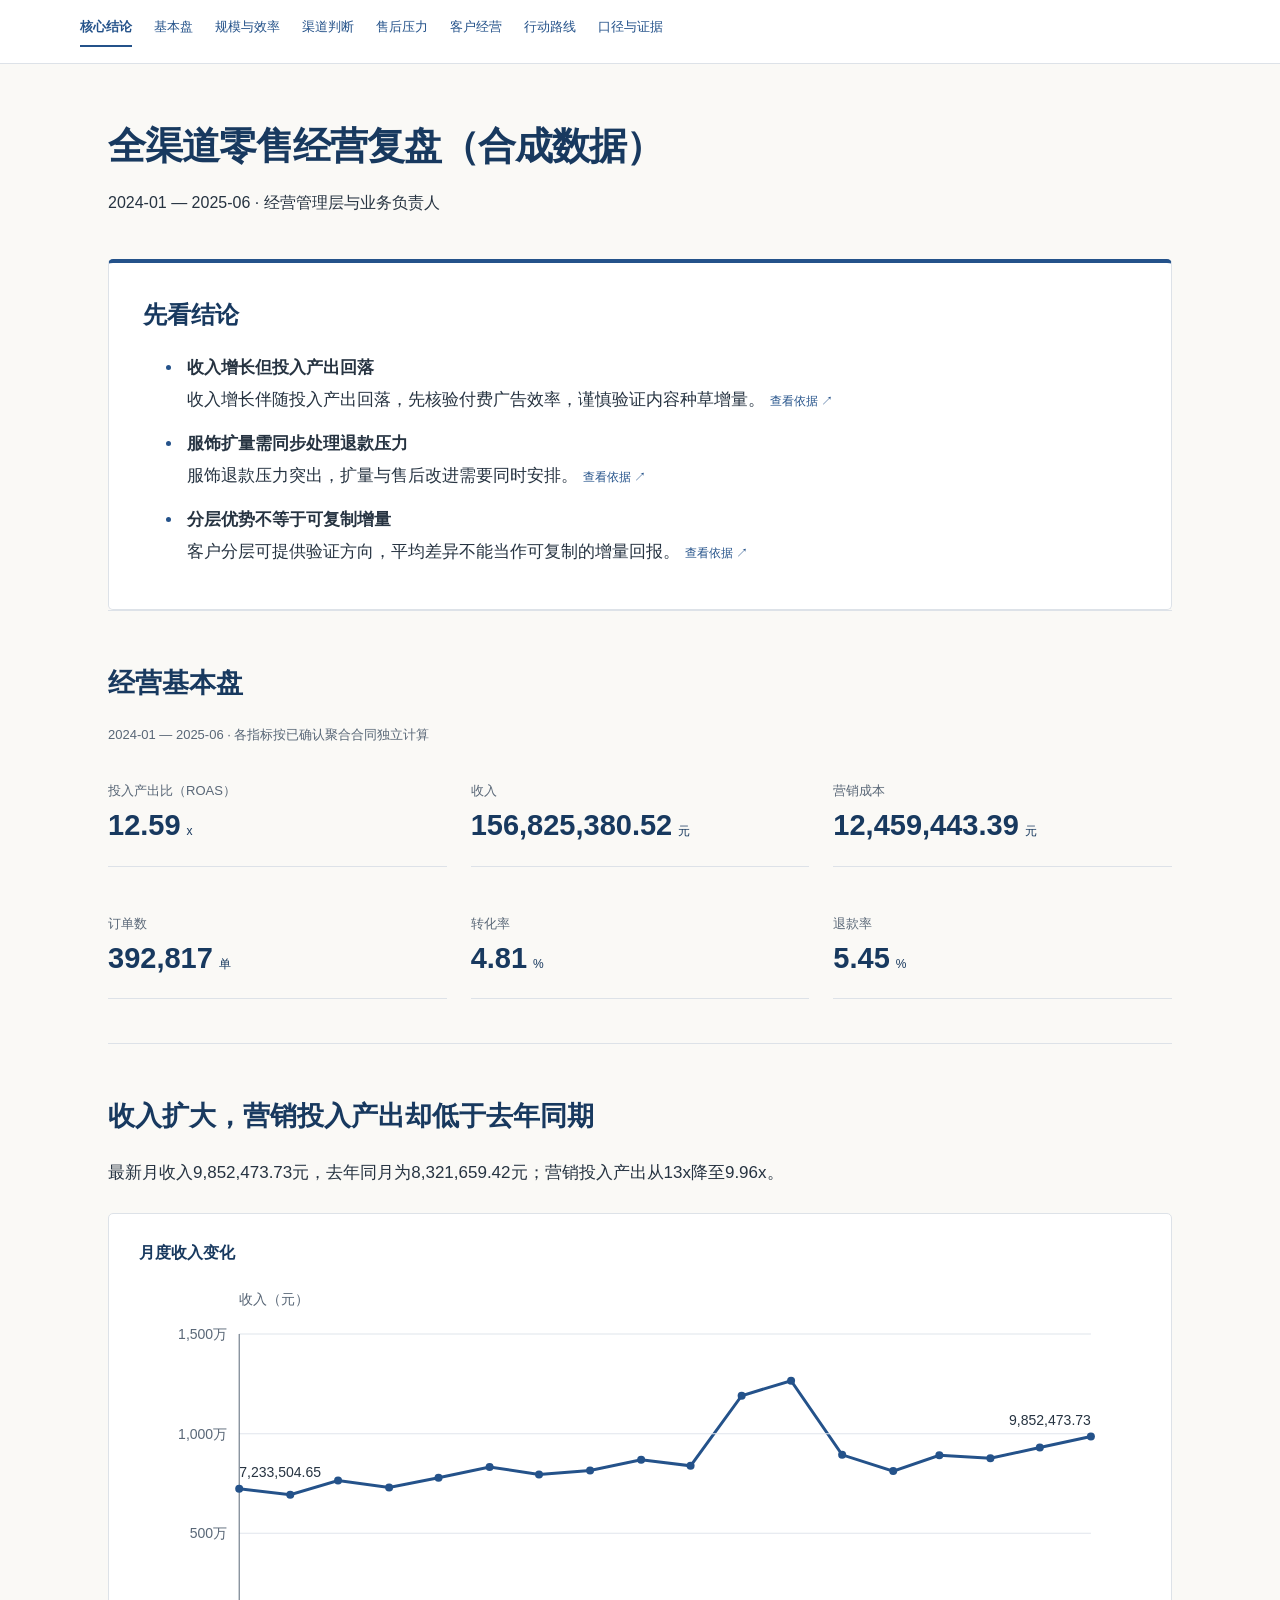
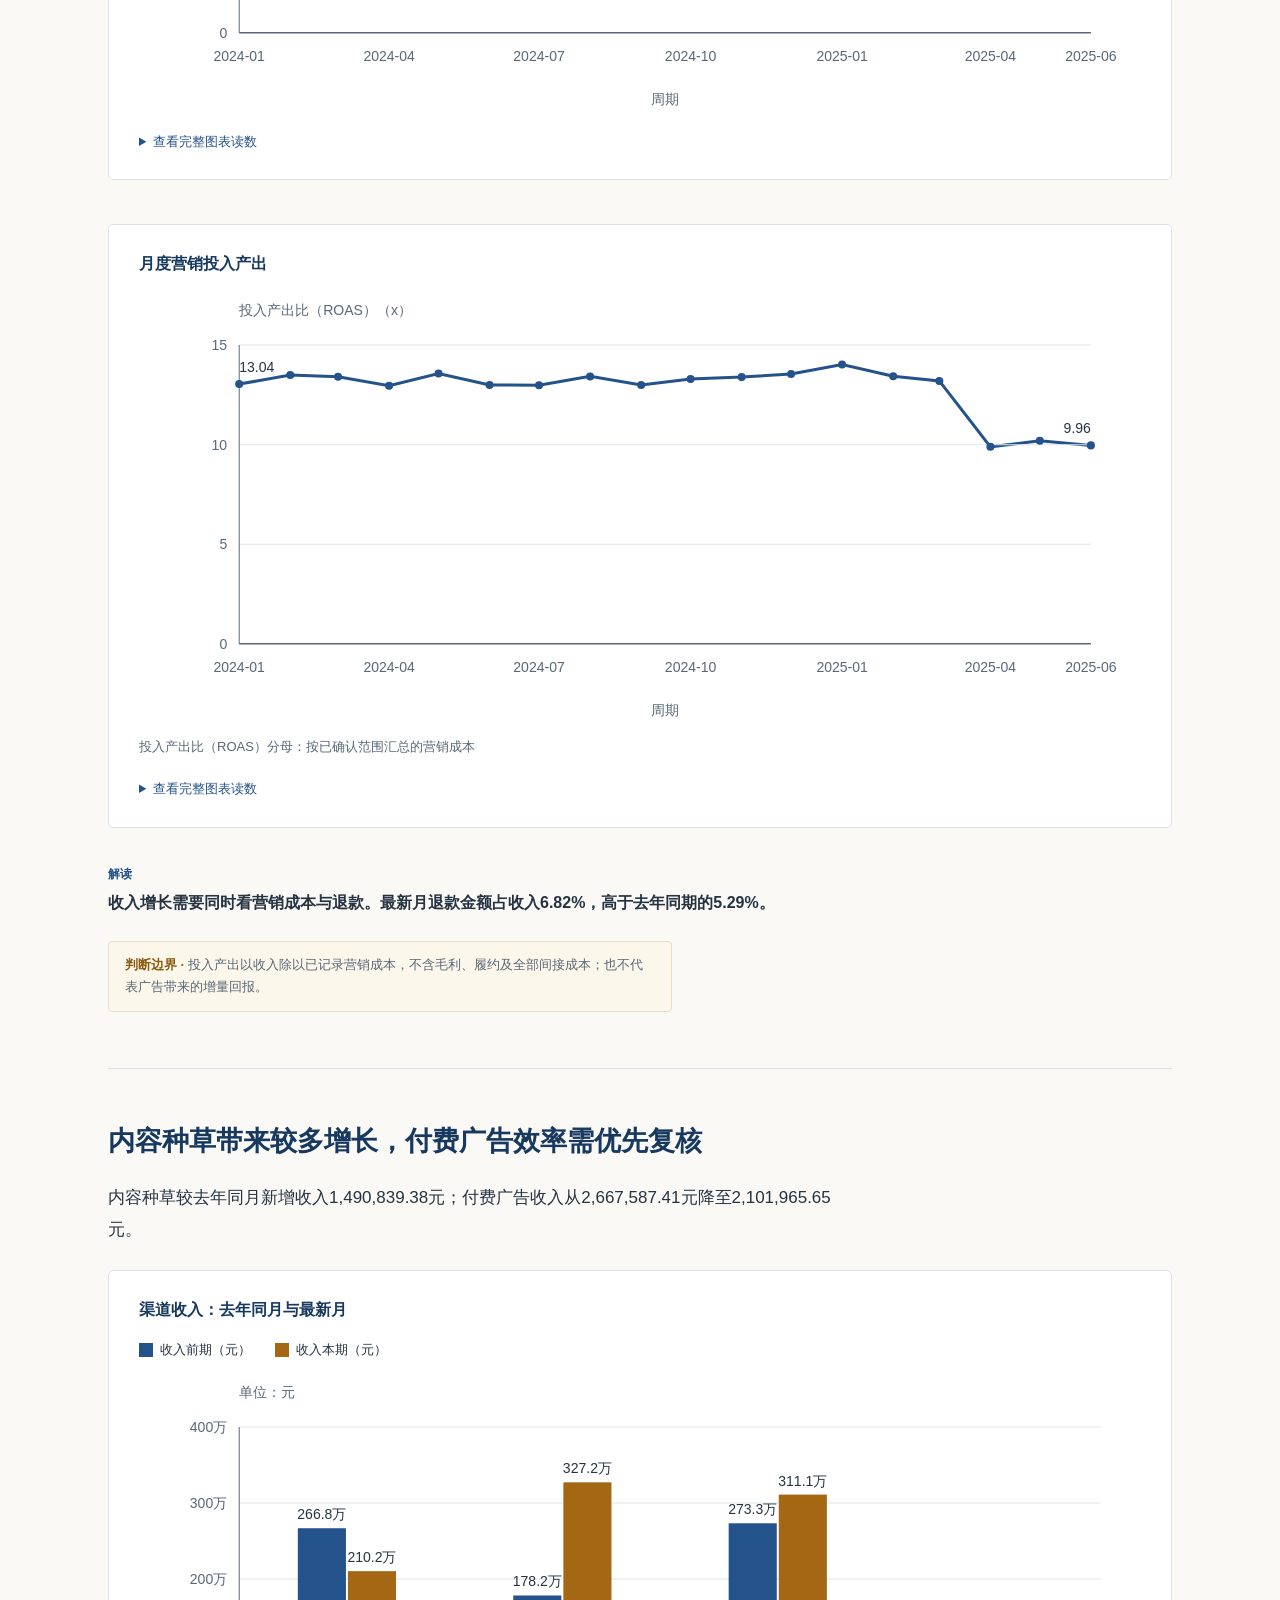
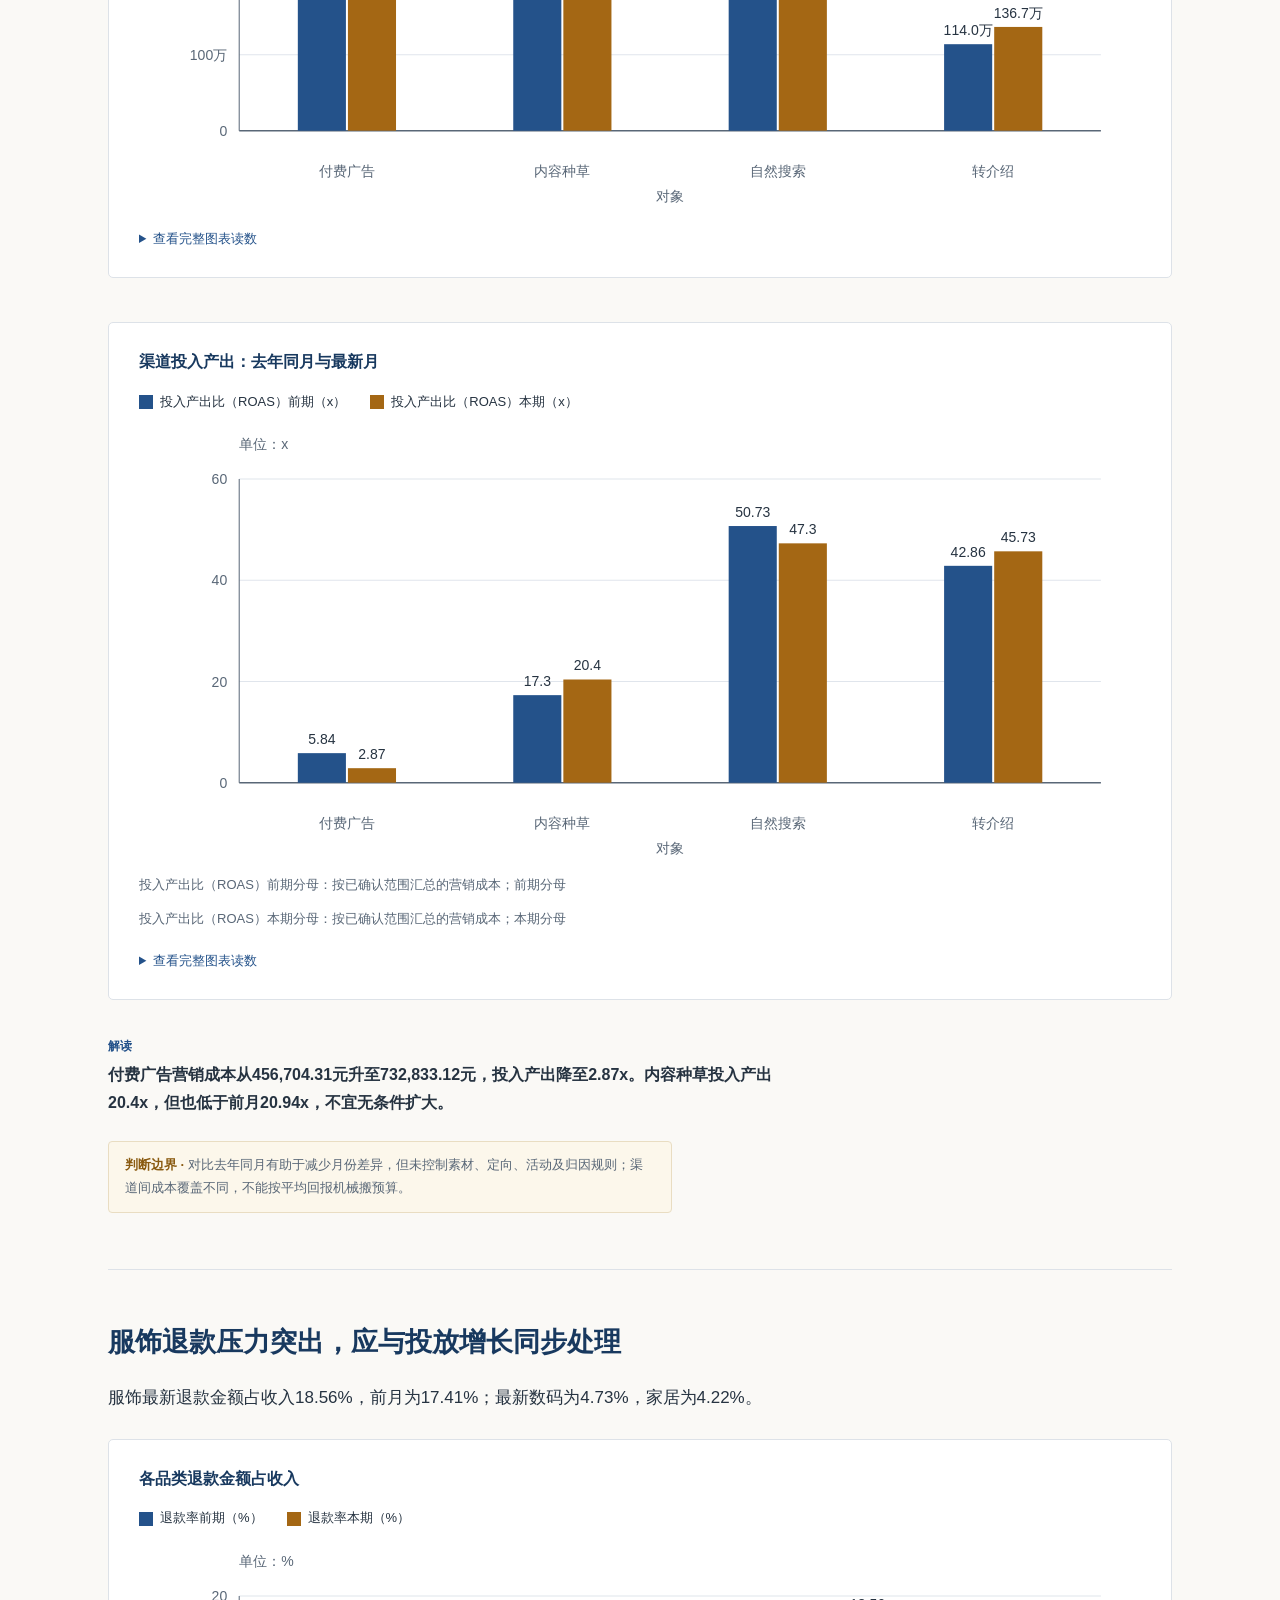
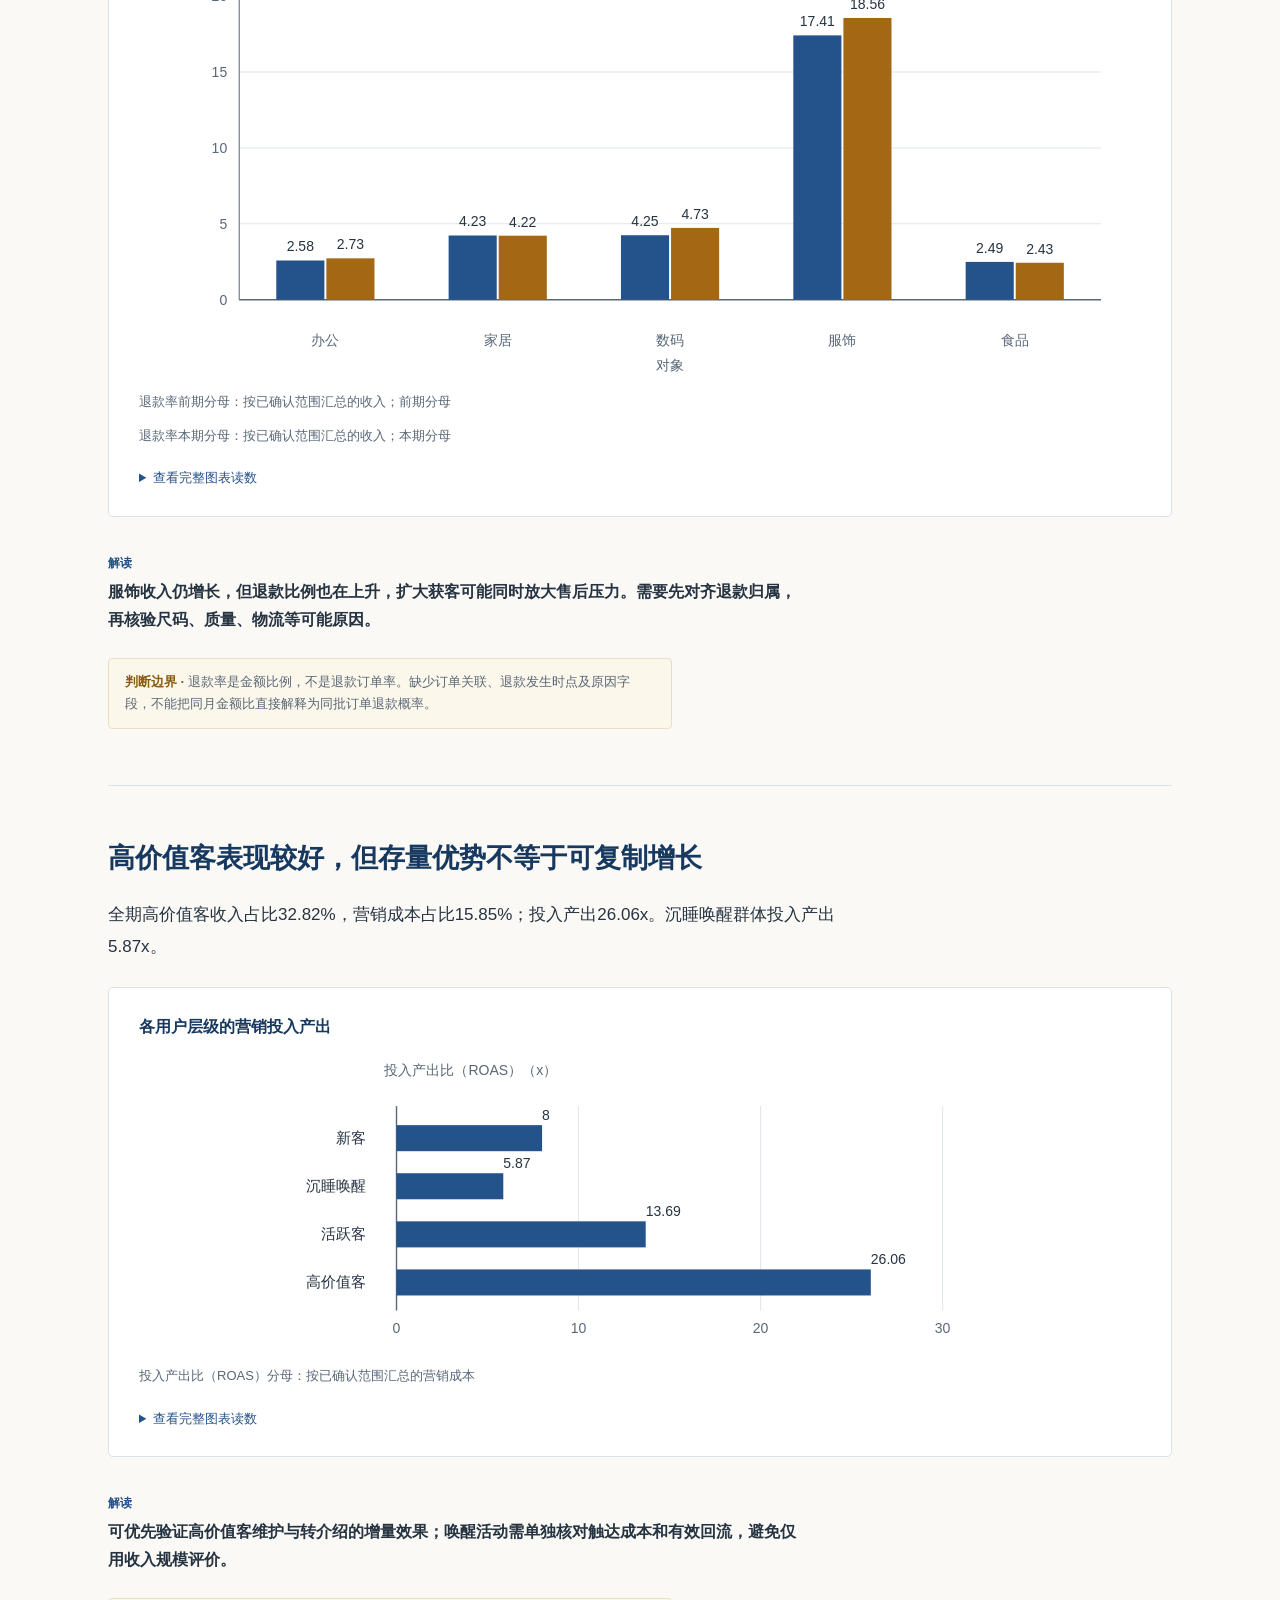
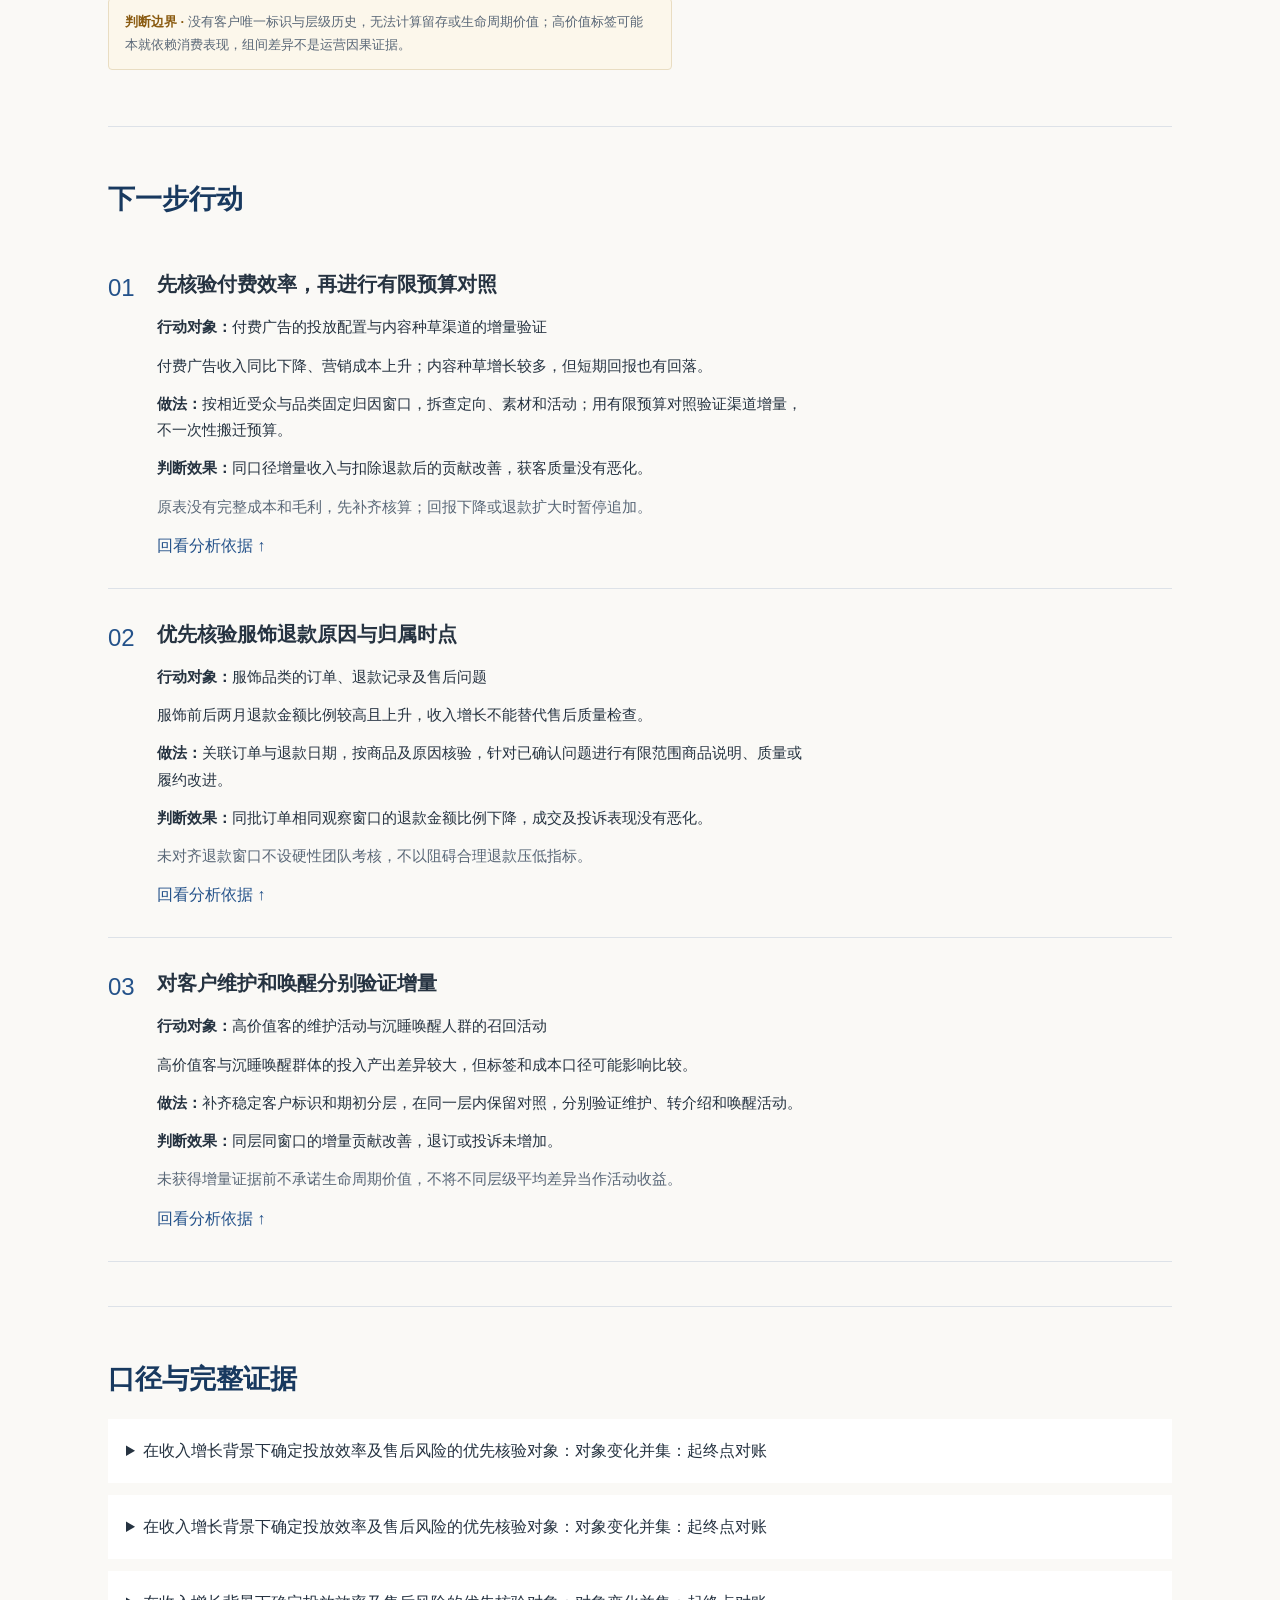
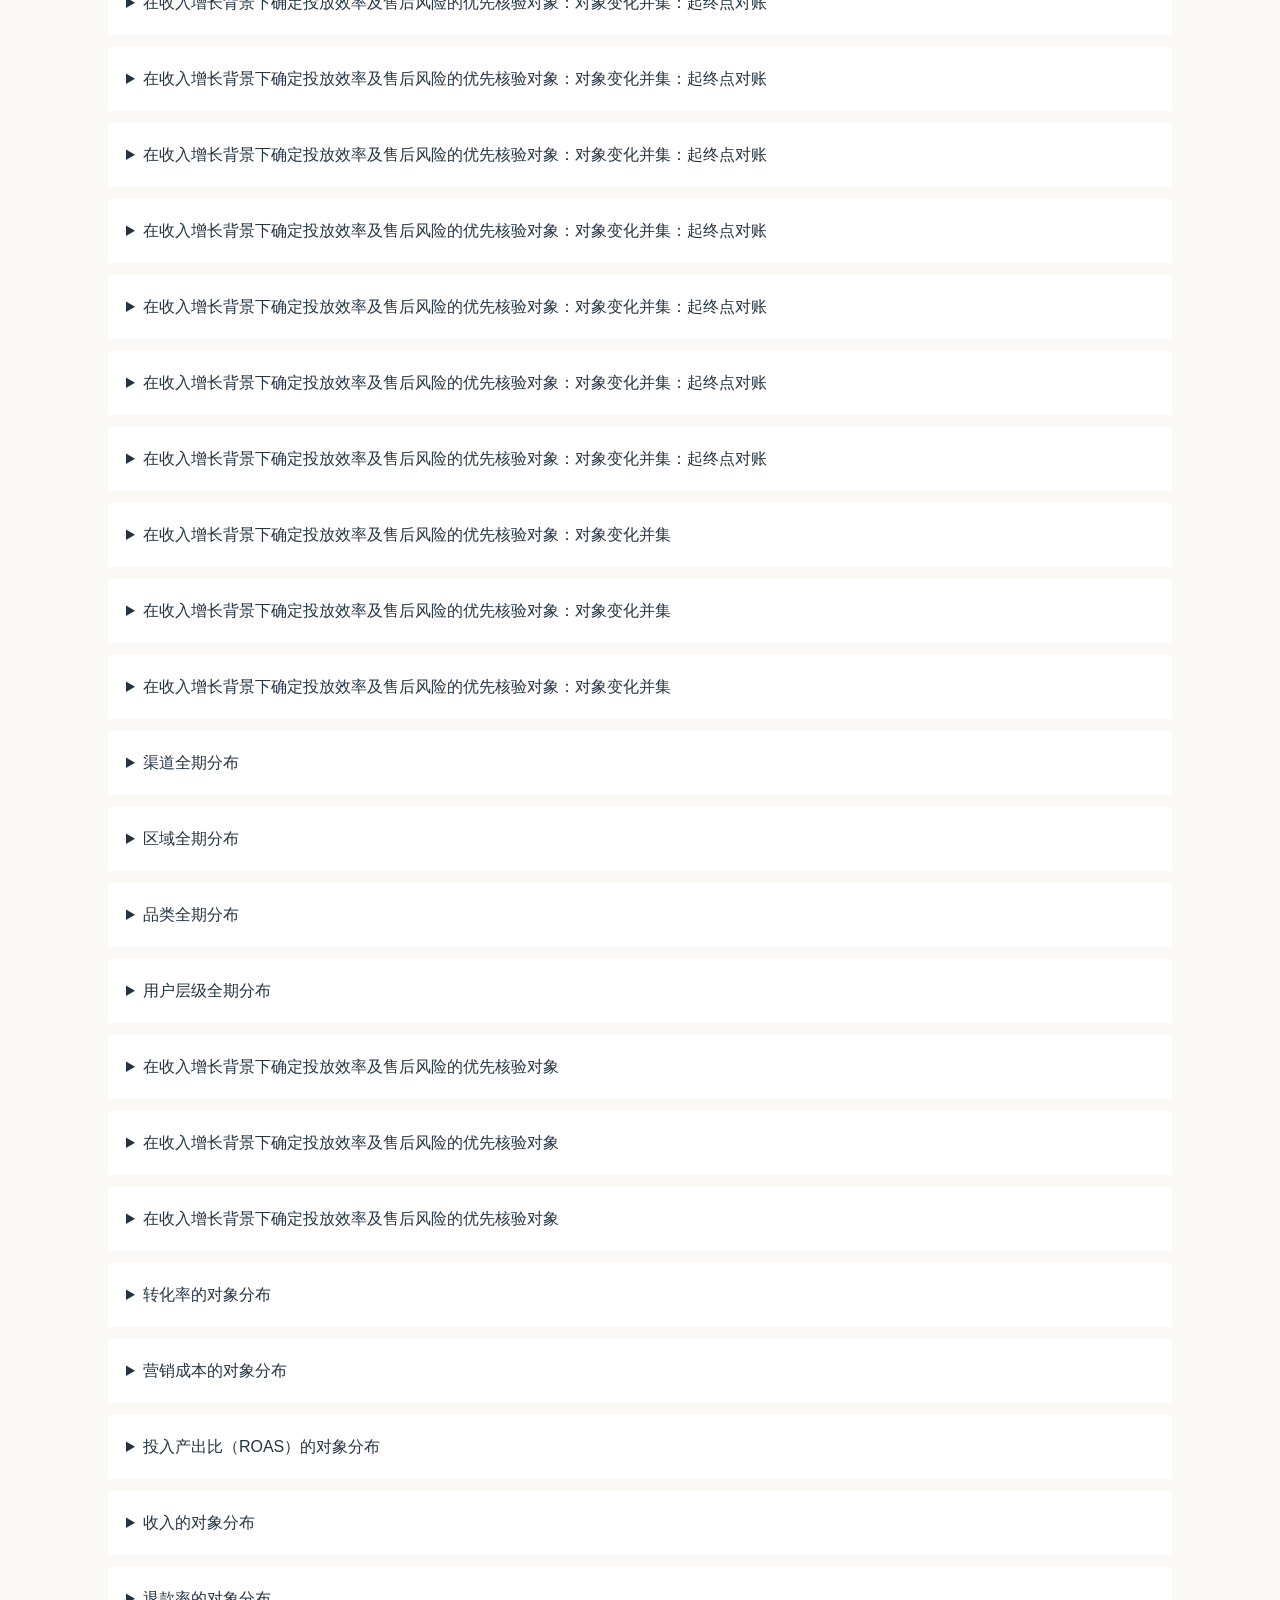
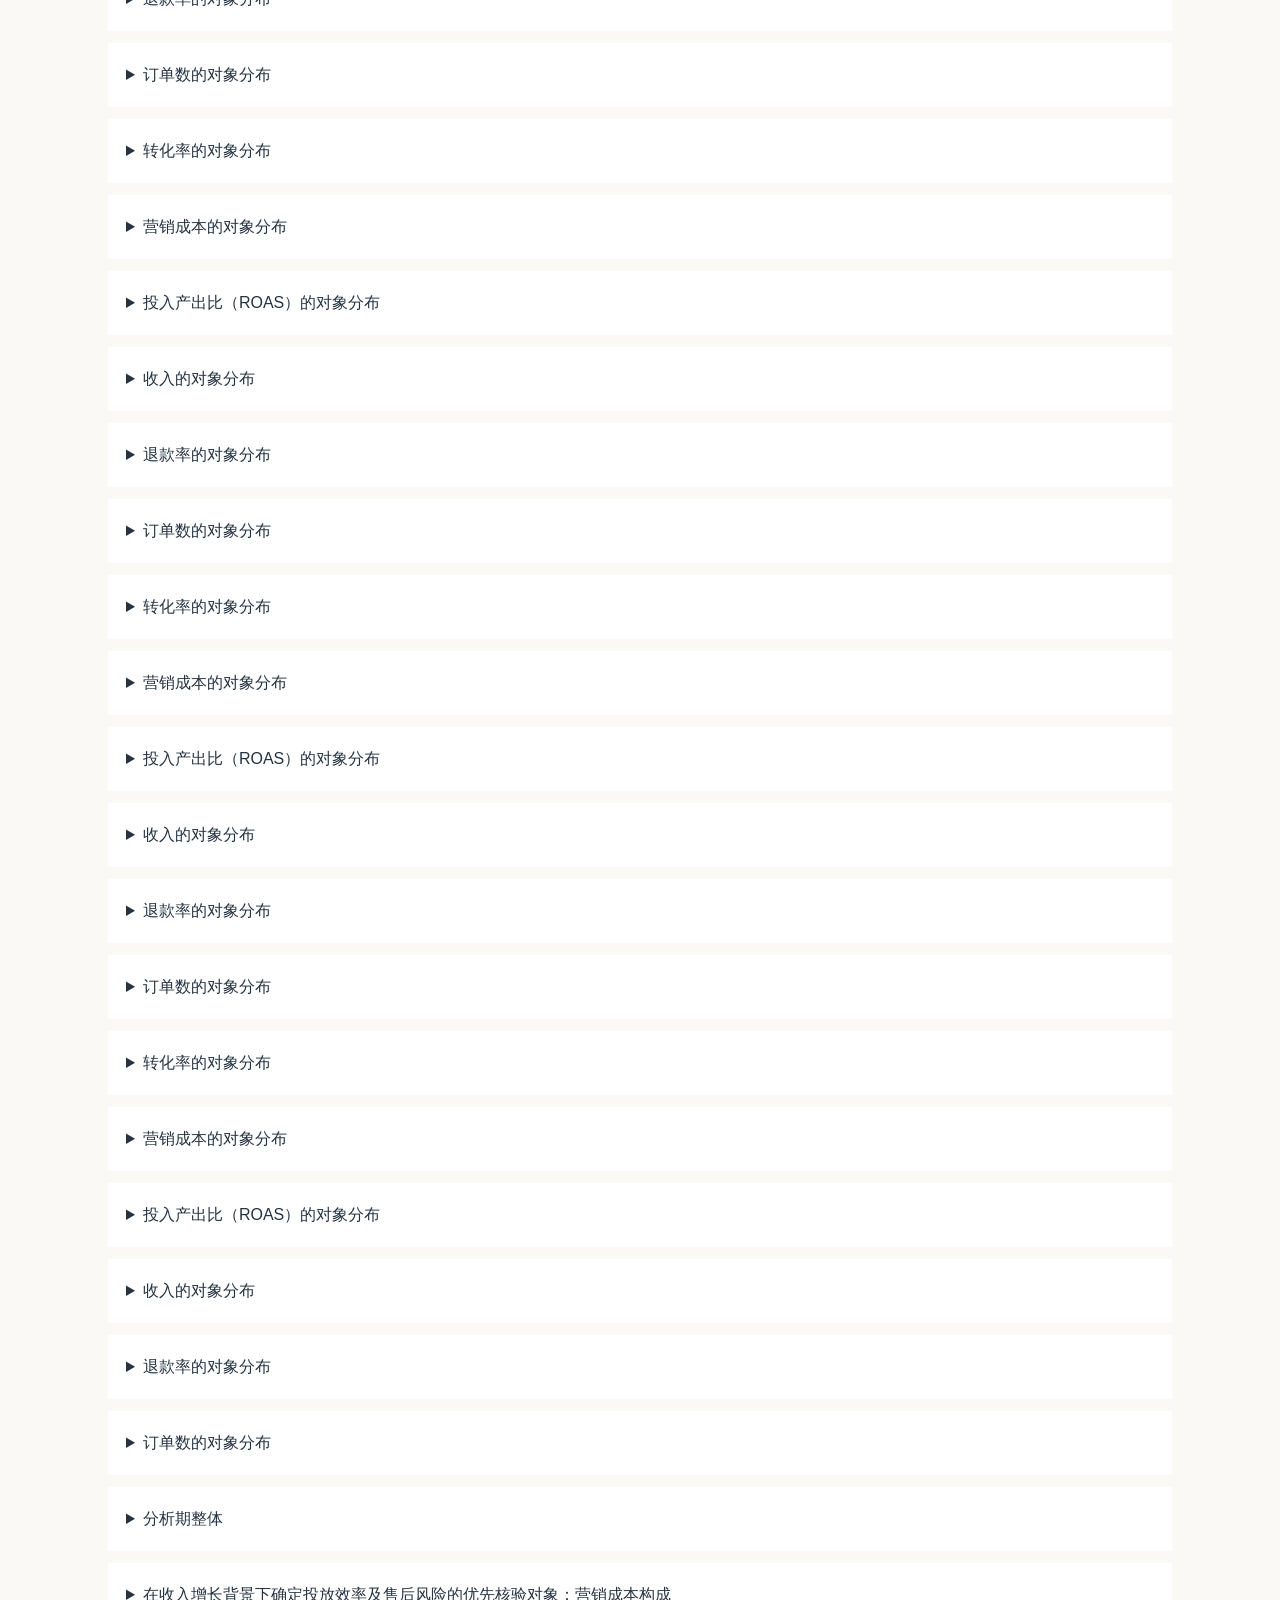
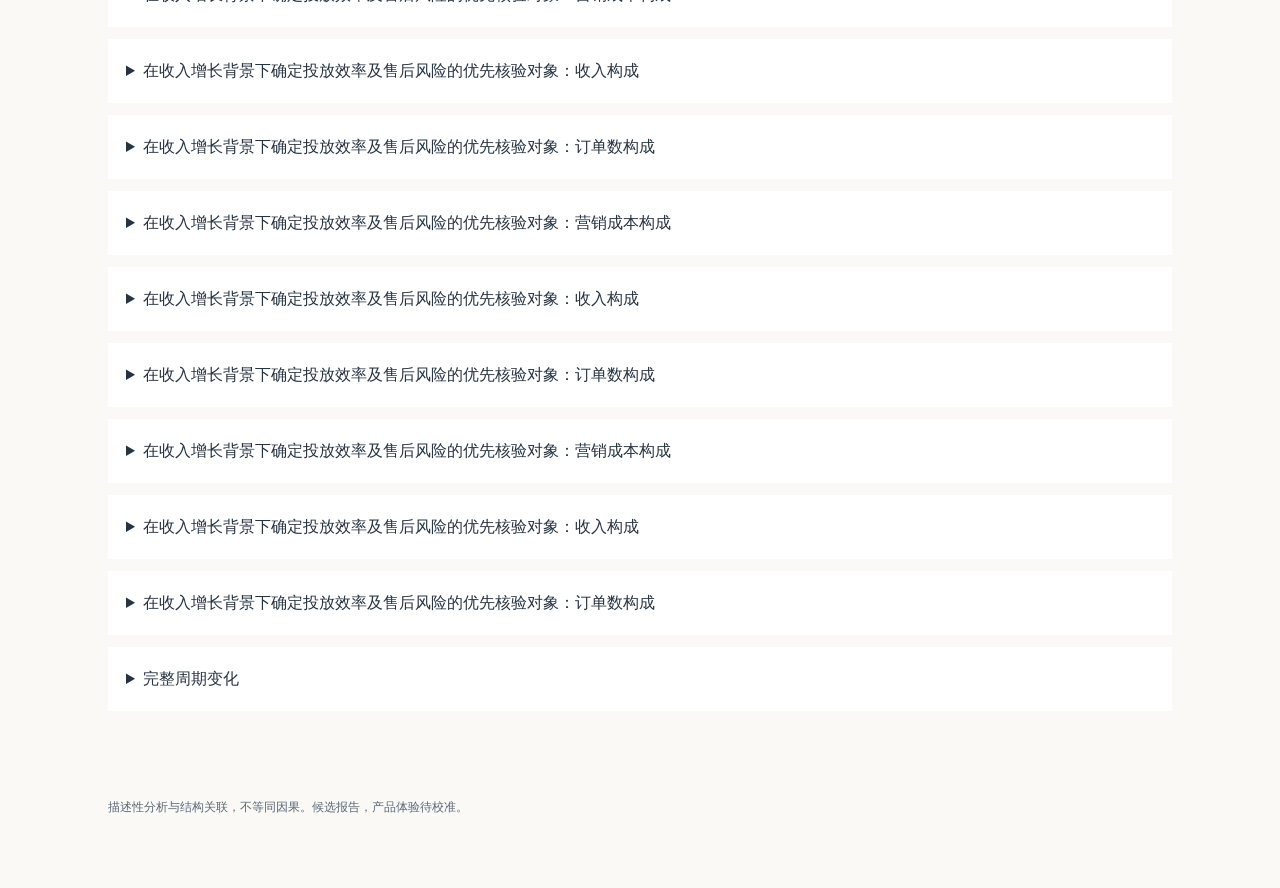
==== docs/index.html @ dd749a22 "chore: prepare v0.2.0 public GitHub candidate" ====
<!doctype html><html lang="zh-CN"><head><meta charset="utf-8"><meta name="viewport" content="width=device-width,initial-scale=1"><title>全渠道零售经营复盘（合成数据）</title><style>

:root{--ink:#263341;--muted:#596777;--paper:#faf9f6;--line:#dde2e8;--nav:64px;--blue:#24528a;--green:#167565;--negative:#b94735;--amber:#8a5b11}*{box-sizing:border-box}html{scroll-padding-top:calc(var(--nav) + 16px)}body{margin:0;background:var(--paper);color:var(--ink);font:16px/1.75 "Microsoft YaHei","PingFang SC",sans-serif}nav{position:fixed;inset:0 0 auto;z-index:20;display:flex;gap:22px;padding:16px max(24px,calc((100vw - 1120px)/2));height:var(--nav);background:#fff;border-bottom:1px solid var(--line);overflow-x:auto;white-space:nowrap}a{color:var(--blue);text-decoration:none}a:hover{text-decoration:underline}a:focus-visible,summary:focus-visible{outline:2px solid var(--blue);outline-offset:4px}nav a{font-size:13px}nav a.active{font-weight:bold;border-bottom:2px solid var(--blue)}main{max-width:1120px;margin:auto;padding:calc(var(--nav) + 48px) 28px 70px}header{padding-bottom:30px}h1{font-size:38px;letter-spacing:-1px;line-height:1.4;margin:8px 0 16px;color:#18395f}h2{font-size:27px;line-height:1.5;margin:8px 0 20px;color:#18395f}h3{font-size:20px;margin:0 0 8px}h1,h2{text-wrap:balance}section{padding:44px 0;border-top:1px solid var(--line)}p{margin:12px 0;max-width:78ch}.lead{font-size:17px;line-height:1.9}.limit{font-size:13px;color:var(--muted)}.summary{background:#fff;padding:26px 34px;border:1px solid var(--line);border-top:4px solid var(--blue);border-radius:5px}.summary h2{font-size:24px}.summary li{margin:14px 0;font-size:17px;padding-left:4px}.summary .summary-headline{display:block;font-size:17px;line-height:1.6;font-weight:700;margin:0 0 4px;color:var(--ink)}.summary li::marker{color:var(--blue)}.summary a{font-size:12px;white-space:nowrap}.kpis{display:grid;grid-template-columns:repeat(3,minmax(0,1fr));gap:24px}.kpi{padding:18px 0;border-bottom:1px solid var(--line);min-width:0}.kpi span{font-size:13px;color:var(--muted)}strong{display:block;font-size:29px;line-height:1.5;color:#18395f}small{font-size:12px;margin-left:6px;font-weight:normal}.charts{display:grid;grid-template-columns:repeat(2,minmax(0,1fr));gap:20px;align-items:start}figure{margin:12px 0;padding:22px;background:#fff;border:1px solid var(--line);border-radius:5px;min-width:0}.charts>figure:only-child,figure.primary{grid-column:1/-1}.charts>figure.primary+figure:last-child{grid-column:1/-1}figure.primary{padding:26px 30px}figcaption{font-weight:bold;margin-bottom:16px;color:#18395f;line-height:1.6}figcaption span{display:inline-block;margin-left:10px;font-size:12px;color:var(--muted);font-weight:normal}svg{display:block;width:100%;height:auto;max-height:340px}.axis{font-size:11px;fill:#596777}.meaning{padding:12px 0;font-weight:600;font-size:16px}.meaning::before{content:"解读";display:block;font-size:12px;color:var(--blue);margin-bottom:4px}.charts~.limit{padding:12px 16px;background:#fcf7eb;border:1px solid #e9ddc2;border-radius:4px}.charts~.limit::before{content:"判断边界 · ";color:var(--amber);font-weight:bold}.action{display:flex;gap:22px;padding:28px 0;border-bottom:1px solid var(--line)}.number{font-size:24px;color:var(--blue)}.action p{font-size:15px}details{background:#fff;margin:12px 0;padding:18px}summary{cursor:pointer}.table-scroll{overflow-x:auto;max-height:600px}table{border-collapse:collapse;width:100%;font-size:13px}th,td{padding:10px;text-align:right;border-bottom:1px solid var(--line);white-space:nowrap}th:first-child,td:first-child{text-align:left}th{position:sticky;top:0;background:#f1f4f8}footer{color:var(--muted);font-size:12px;margin-top:30px}.bar-row{padding:9px 0}.bar-heading{display:flex;gap:12px;justify-content:space-between;align-items:baseline;font-size:13px;line-height:1.5}.bar-heading>span{min-width:0;overflow-wrap:anywhere}.bar-heading b,.paired-cell b{white-space:nowrap;font-weight:500;font-variant-numeric:tabular-nums}.bar-heading small{font-size:11px}.bar-track{position:relative;height:9px;background:#edf0f4;margin-top:7px}.bar-track.signed::after{content:"";position:absolute;left:50%;top:-3px;height:15px;border-left:1px solid #758293}.bar-track i{position:absolute;top:0;height:9px;background:var(--blue)}.bar-track i.negative{background:var(--negative)}.bar-track i.positive{background:var(--green)}.bar-track i.total{background:var(--blue);height:13px;top:-2px}.bar-row.total{border-top:1px solid var(--line);margin-top:12px;padding-top:18px}.bar-row.total b{font-weight:700}.chart-note{font-size:12px;color:var(--muted);line-height:1.7}.chart-values{padding:5px 0;background:transparent;font-size:12px}.chart-values summary{color:var(--muted)}.paired-row,.paired-head{display:grid;grid-template-columns:minmax(100px,1.2fr) repeat(2,minmax(0,1fr));gap:20px;align-items:center}.paired-head{font-size:12px;color:var(--muted);border-bottom:1px solid var(--line);padding-bottom:10px}.paired-head small{display:block;margin:0}.paired-row{padding:13px 0;border-bottom:1px solid #eff1f4}.paired-row .object{font-size:13px;overflow-wrap:anywhere}.paired-cell{min-width:0;font-size:13px}.paired-cell b{font-size:13px}.paired-cell small{font-size:10px}.reconciliation{margin-top:20px}td,strong{font-variant-numeric:tabular-nums}::selection{background:#dce8f6}
@media(max-width:720px){main{padding:calc(var(--nav) + 28px) 18px 40px}nav{gap:18px;padding-inline:18px}h1{font-size:28px}h2{font-size:23px}.summary{padding:20px}.summary ul{padding-left:20px}.summary li,.lead{font-size:16px}.kpis{grid-template-columns:repeat(2,minmax(0,1fr));gap:12px}strong{font-size:22px;overflow-wrap:anywhere}.charts{display:block}figure,figure.primary{padding:18px 12px}.axis{font-size:12px}section{padding:32px 0}.paired-row,.paired-head{grid-template-columns:minmax(68px,.9fr) repeat(2,minmax(0,1fr));gap:10px}.paired-cell b{white-space:normal;font-size:12px}.paired-cell small{display:block;margin-left:0}.action{gap:14px}.bar-heading{font-size:12px}.bar-heading b{white-space:normal;text-align:right}.bar-heading small{display:inline-block}}
@media print{nav{display:none}:root{--nav:0px}html{scroll-padding-top:0}main{padding:0;max-width:none}body{background:white;font-size:11px;print-color-adjust:exact;-webkit-print-color-adjust:exact}section{padding:18px 0}.summary{padding:18px}.charts{display:block}figure,figure.primary{break-inside:avoid;max-width:680px;padding:14px;margin:10px 0}h1{font-size:26px}h2{font-size:20px}.limit{font-size:10px}details{display:none}.bar-heading{font-size:11px}.paired-row{padding:8px 0}.action{break-inside:avoid}svg{max-height:270px}}


.charts>figure.chart-spec{grid-column:1/-1;padding:26px 30px}
.chart-spec .chart-canvas{overflow-x:auto;overscroll-behavior-x:contain}
.chart-spec svg{max-height:none;width:100%;height:auto;min-width:680px;font-family:inherit}
.chart-spec .chart-axis{fill:#596777;font-size:14px}
.chart-spec .chart-label{fill:#263341;font-size:15px}
.chart-spec .chart-value{fill:#263341;font-size:14px;font-variant-numeric:tabular-nums}
.chart-spec .chart-unit{fill:#596777;font-size:14px}
.chart-spec .chart-legend{display:flex;flex-wrap:wrap;gap:10px 24px;margin:4px 0 14px;font-size:13px;color:#263341}
.chart-spec .chart-legend span{display:inline-flex;align-items:center;gap:7px}
.chart-spec .chart-legend i{width:14px;height:14px;display:inline-block;flex:none}
.chart-spec .chart-note{font-size:13px;margin-top:12px}
.chart-spec details{padding:8px 0 0;margin:10px 0 0}
.chart-spec .chart-values summary{font-size:13px;color:#24528a}
.chart-spec .chart-values th,.chart-spec .chart-values td{white-space:normal;overflow-wrap:anywhere}
@media(max-width:720px){.charts>figure.chart-spec{padding:18px 12px}}
@media print{.charts>figure.chart-spec{padding:14px;max-width:none}.chart-spec svg{min-width:0;max-height:none}.chart-spec .chart-canvas{overflow:visible}}
</style></head><body><nav aria-label="报告导航"><a href="#summary">核心结论</a><a href="#overview">基本盘</a><a href="#growth">规模与效率</a><a href="#channels">渠道判断</a><a href="#refunds">售后压力</a><a href="#customers">客户经营</a><a href="#actions">行动路线</a><a href="#method">口径与证据</a></nav><main><header><h1>全渠道零售经营复盘（合成数据）</h1><p>2024-01 — 2025-06 · 经营管理层与业务负责人</p></header><section id="summary" class="summary"><h2>先看结论</h2><ul><li><strong class="summary-headline">收入增长但投入产出回落</strong>收入增长伴随投入产出回落，先核验付费广告效率，谨慎验证内容种草增量。 <a href="#growth">查看依据 ↗</a></li><li><strong class="summary-headline">服饰扩量需同步处理退款压力</strong>服饰退款压力突出，扩量与售后改进需要同时安排。 <a href="#refunds">查看依据 ↗</a></li><li><strong class="summary-headline">分层优势不等于可复制增量</strong>客户分层可提供验证方向，平均差异不能当作可复制的增量回报。 <a href="#customers">查看依据 ↗</a></li></ul></section><section id="overview"><h2>经营基本盘</h2><p class="limit">2024-01 — 2025-06 · 各指标按已确认聚合合同独立计算</p><div class="kpis"><div class="kpi"><span>投入产出比（ROAS）</span><strong>12.59<small>x</small></strong></div><div class="kpi"><span>收入</span><strong>156,825,380.52<small>元</small></strong></div><div class="kpi"><span>营销成本</span><strong>12,459,443.39<small>元</small></strong></div><div class="kpi"><span>订单数</span><strong>392,817<small>单</small></strong></div><div class="kpi"><span>转化率</span><strong>4.81<small>%</small></strong></div><div class="kpi"><span>退款率</span><strong>5.45<small>%</small></strong></div></div></section><section id="growth"><h2>收入扩大，营销投入产出却低于去年同期</h2><p class="lead">最新月收入9,852,473.73元，去年同月为8,321,659.42元；营销投入产出从13x降至9.96x。</p><div class="charts"><figure class="chart-spec supporting chart-line" data-chart-id="revenue-trend"><figcaption>月度收入变化</figcaption><div class="chart-canvas"><svg xmlns="http://www.w3.org/2000/svg" role="img" aria-label="月度收入变化" viewBox="0 0 1000 430"><title>月度收入变化</title><polyline class="data-line" points="100.000,206.294 150.967,212.296 198.646,198.103 249.613,204.992 298.936,195.300 349.903,184.676 399.226,192.070 450.193,188.149 501.161,177.356 550.484,183.480 601.451,113.477 650.774,98.546 701.741,172.498 752.708,188.728 798.743,172.989 849.710,175.925 899.033,165.259 950.000,154.264" fill="none" stroke="#24528a" stroke-width="3"/><line class="zero-axis" x1="100.000" y1="350.000" x2="950.000" y2="350.000" stroke="#596777" stroke-width="1.4"/><text x="88.000" y="355.000" class="chart-axis" text-anchor="end"><tspan x="88.000" dy="0">0</tspan></text><line class="chart-grid" x1="100.000" y1="250.667" x2="950.000" y2="250.667" stroke="#e0e5ec" stroke-width="1"/><text x="88.000" y="255.667" class="chart-axis" text-anchor="end"><tspan x="88.000" dy="0">500万</tspan></text><line class="chart-grid" x1="100.000" y1="151.333" x2="950.000" y2="151.333" stroke="#e0e5ec" stroke-width="1"/><text x="88.000" y="156.333" class="chart-axis" text-anchor="end"><tspan x="88.000" dy="0">1,000万</tspan></text><line class="chart-grid" x1="100.000" y1="52.000" x2="950.000" y2="52.000" stroke="#e0e5ec" stroke-width="1"/><text x="88.000" y="57.000" class="chart-axis" text-anchor="end"><tspan x="88.000" dy="0">1,500万</tspan></text><line class="chart-axis-line" x1="100.000" y1="52.000" x2="100.000" y2="350.000" stroke="#596777" stroke-width="1"/><text x="100.000" y="22.000" class="chart-unit" text-anchor="start"><tspan x="100.000" dy="0">收入（元）</tspan></text><text x="100.000" y="378.000" class="chart-axis" text-anchor="middle"><tspan x="100.000" dy="0">2024-01</tspan></text><text x="249.613" y="378.000" class="chart-axis" text-anchor="middle"><tspan x="249.613" dy="0">2024-04</tspan></text><text x="399.226" y="378.000" class="chart-axis" text-anchor="middle"><tspan x="399.226" dy="0">2024-07</tspan></text><text x="550.484" y="378.000" class="chart-axis" text-anchor="middle"><tspan x="550.484" dy="0">2024-10</tspan></text><text x="701.741" y="378.000" class="chart-axis" text-anchor="middle"><tspan x="701.741" dy="0">2025-01</tspan></text><text x="849.710" y="378.000" class="chart-axis" text-anchor="middle"><tspan x="849.710" dy="0">2025-04</tspan></text><text x="950.000" y="378.000" class="chart-axis" text-anchor="middle"><tspan x="950.000" dy="0">2025-06</tspan></text><text x="525.000" y="421.000" class="chart-unit" text-anchor="middle"><tspan x="525.000" dy="0">周期</tspan></text><circle class="data-mark" data-index="0" data-value="7233504.65" data-x="1704067200000" cx="100.000" cy="206.294" r="4" fill="#24528a"><title>2024-01：7,233,504.65元</title></circle><text x="100.000" y="194.294" class="chart-value" text-anchor="start"><tspan x="100.000" dy="0">7,233,504.65</tspan></text><circle class="data-mark" data-index="1" data-value="6931417.51" data-x="1706745600000" cx="150.967" cy="212.296" r="4" fill="#24528a"><title>2024-02：6,931,417.51元</title></circle><circle class="data-mark" data-index="2" data-value="7645827.84" data-x="1709251200000" cx="198.646" cy="198.103" r="4" fill="#24528a"><title>2024-03：7,645,827.84元</title></circle><circle class="data-mark" data-index="3" data-value="7299075.4399999995" data-x="1711929600000" cx="249.613" cy="204.992" r="4" fill="#24528a"><title>2024-04：7,299,075.44元</title></circle><circle class="data-mark" data-index="4" data-value="7786896.25" data-x="1714521600000" cx="298.936" cy="195.300" r="4" fill="#24528a"><title>2024-05：7,786,896.25元</title></circle><circle class="data-mark" data-index="5" data-value="8321659.42" data-x="1717200000000" cx="349.903" cy="184.676" r="4" fill="#24528a"><title>2024-06：8,321,659.42元</title></circle><circle class="data-mark" data-index="6" data-value="7949479.66" data-x="1719792000000" cx="399.226" cy="192.070" r="4" fill="#24528a"><title>2024-07：7,949,479.66元</title></circle><circle class="data-mark" data-index="7" data-value="8146860.5" data-x="1722470400000" cx="450.193" cy="188.149" r="4" fill="#24528a"><title>2024-08：8,146,860.5元</title></circle><circle class="data-mark" data-index="8" data-value="8690133.98" data-x="1725148800000" cx="501.161" cy="177.356" r="4" fill="#24528a"><title>2024-09：8,690,133.98元</title></circle><circle class="data-mark" data-index="9" data-value="8381877.25" data-x="1727740800000" cx="550.484" cy="183.480" r="4" fill="#24528a"><title>2024-10：8,381,877.25元</title></circle><circle class="data-mark" data-index="10" data-value="11905540.75" data-x="1730419200000" cx="601.451" cy="113.477" r="4" fill="#24528a"><title>2024-11：11,905,540.75元</title></circle><circle class="data-mark" data-index="11" data-value="12657095.149999999" data-x="1733011200000" cx="650.774" cy="98.546" r="4" fill="#24528a"><title>2024-12：12,657,095.15元</title></circle><circle class="data-mark" data-index="12" data-value="8934662.629999999" data-x="1735689600000" cx="701.741" cy="172.498" r="4" fill="#24528a"><title>2025-01：8,934,662.63元</title></circle><circle class="data-mark" data-index="13" data-value="8117704.869999999" data-x="1738368000000" cx="752.708" cy="188.728" r="4" fill="#24528a"><title>2025-02：8,117,704.87元</title></circle><circle class="data-mark" data-index="14" data-value="8909961.27" data-x="1740787200000" cx="798.743" cy="172.989" r="4" fill="#24528a"><title>2025-03：8,909,961.27元</title></circle><circle class="data-mark" data-index="15" data-value="8762182.16" data-x="1743465600000" cx="849.710" cy="175.925" r="4" fill="#24528a"><title>2025-04：8,762,182.16元</title></circle><circle class="data-mark" data-index="16" data-value="9299027.459999999" data-x="1746057600000" cx="899.033" cy="165.259" r="4" fill="#24528a"><title>2025-05：9,299,027.46元</title></circle><circle class="data-mark" data-index="17" data-value="9852473.73" data-x="1748736000000" cx="950.000" cy="154.264" r="4" fill="#24528a"><title>2025-06：9,852,473.73元</title></circle><text x="950.000" y="142.264" class="chart-value" text-anchor="end"><tspan x="950.000" dy="0">9,852,473.73</tspan></text></svg></div><details class="chart-values"><summary>查看完整图表读数</summary><div class="table-scroll"><table><thead><tr><th scope="col">周期</th><th scope="col">收入（元）</th></tr></thead><tbody><tr><th scope="row">2024-01</th><td>7,233,504.65</td></tr><tr><th scope="row">2024-02</th><td>6,931,417.51</td></tr><tr><th scope="row">2024-03</th><td>7,645,827.84</td></tr><tr><th scope="row">2024-04</th><td>7,299,075.44</td></tr><tr><th scope="row">2024-05</th><td>7,786,896.25</td></tr><tr><th scope="row">2024-06</th><td>8,321,659.42</td></tr><tr><th scope="row">2024-07</th><td>7,949,479.66</td></tr><tr><th scope="row">2024-08</th><td>8,146,860.5</td></tr><tr><th scope="row">2024-09</th><td>8,690,133.98</td></tr><tr><th scope="row">2024-10</th><td>8,381,877.25</td></tr><tr><th scope="row">2024-11</th><td>11,905,540.75</td></tr><tr><th scope="row">2024-12</th><td>12,657,095.15</td></tr><tr><th scope="row">2025-01</th><td>8,934,662.63</td></tr><tr><th scope="row">2025-02</th><td>8,117,704.87</td></tr><tr><th scope="row">2025-03</th><td>8,909,961.27</td></tr><tr><th scope="row">2025-04</th><td>8,762,182.16</td></tr><tr><th scope="row">2025-05</th><td>9,299,027.46</td></tr><tr><th scope="row">2025-06</th><td>9,852,473.73</td></tr></tbody></table></div></details></figure><figure class="chart-spec supporting chart-line" data-chart-id="roas-trend"><figcaption>月度营销投入产出</figcaption><div class="chart-canvas"><svg xmlns="http://www.w3.org/2000/svg" role="img" aria-label="月度营销投入产出" viewBox="0 0 1000 430"><title>月度营销投入产出</title><polyline class="data-line" points="100.000,90.903 150.967,81.898 198.646,83.650 249.613,92.463 298.936,80.403 349.903,91.733 399.226,92.095 450.193,83.221 501.161,91.866 550.484,85.763 601.451,83.952 650.774,80.749 701.741,71.448 752.708,83.041 798.743,87.719 849.710,153.544 899.033,147.357 950.000,152.076" fill="none" stroke="#24528a" stroke-width="3"/><line class="zero-axis" x1="100.000" y1="350.000" x2="950.000" y2="350.000" stroke="#596777" stroke-width="1.4"/><text x="88.000" y="355.000" class="chart-axis" text-anchor="end"><tspan x="88.000" dy="0">0</tspan></text><line class="chart-grid" x1="100.000" y1="250.667" x2="950.000" y2="250.667" stroke="#e0e5ec" stroke-width="1"/><text x="88.000" y="255.667" class="chart-axis" text-anchor="end"><tspan x="88.000" dy="0">5</tspan></text><line class="chart-grid" x1="100.000" y1="151.333" x2="950.000" y2="151.333" stroke="#e0e5ec" stroke-width="1"/><text x="88.000" y="156.333" class="chart-axis" text-anchor="end"><tspan x="88.000" dy="0">10</tspan></text><line class="chart-grid" x1="100.000" y1="52.000" x2="950.000" y2="52.000" stroke="#e0e5ec" stroke-width="1"/><text x="88.000" y="57.000" class="chart-axis" text-anchor="end"><tspan x="88.000" dy="0">15</tspan></text><line class="chart-axis-line" x1="100.000" y1="52.000" x2="100.000" y2="350.000" stroke="#596777" stroke-width="1"/><text x="100.000" y="22.000" class="chart-unit" text-anchor="start"><tspan x="100.000" dy="0">投入产出比（ROAS）（x）</tspan></text><text x="100.000" y="378.000" class="chart-axis" text-anchor="middle"><tspan x="100.000" dy="0">2024-01</tspan></text><text x="249.613" y="378.000" class="chart-axis" text-anchor="middle"><tspan x="249.613" dy="0">2024-04</tspan></text><text x="399.226" y="378.000" class="chart-axis" text-anchor="middle"><tspan x="399.226" dy="0">2024-07</tspan></text><text x="550.484" y="378.000" class="chart-axis" text-anchor="middle"><tspan x="550.484" dy="0">2024-10</tspan></text><text x="701.741" y="378.000" class="chart-axis" text-anchor="middle"><tspan x="701.741" dy="0">2025-01</tspan></text><text x="849.710" y="378.000" class="chart-axis" text-anchor="middle"><tspan x="849.710" dy="0">2025-04</tspan></text><text x="950.000" y="378.000" class="chart-axis" text-anchor="middle"><tspan x="950.000" dy="0">2025-06</tspan></text><text x="525.000" y="421.000" class="chart-unit" text-anchor="middle"><tspan x="525.000" dy="0">周期</tspan></text><circle class="data-mark" data-index="0" data-value="13.041782447306437" data-x="1704067200000" cx="100.000" cy="90.903" r="4" fill="#24528a"><title>2024-01：13.04x</title></circle><text x="100.000" y="78.903" class="chart-value" text-anchor="start"><tspan x="100.000" dy="0">13.04</tspan></text><circle class="data-mark" data-index="1" data-value="13.495042218967633" data-x="1706745600000" cx="150.967" cy="81.898" r="4" fill="#24528a"><title>2024-02：13.5x</title></circle><circle class="data-mark" data-index="2" data-value="13.406902353486887" data-x="1709251200000" cx="198.646" cy="83.650" r="4" fill="#24528a"><title>2024-03：13.41x</title></circle><circle class="data-mark" data-index="3" data-value="12.963266949624916" data-x="1711929600000" cx="249.613" cy="92.463" r="4" fill="#24528a"><title>2024-04：12.96x</title></circle><circle class="data-mark" data-index="4" data-value="13.57032720155613" data-x="1714521600000" cx="298.936" cy="80.403" r="4" fill="#24528a"><title>2024-05：13.57x</title></circle><circle class="data-mark" data-index="5" data-value="13.000035899189076" data-x="1717200000000" cx="349.903" cy="91.733" r="4" fill="#24528a"><title>2024-06：13x</title></circle><circle class="data-mark" data-index="6" data-value="12.981810460215872" data-x="1719792000000" cx="399.226" cy="92.095" r="4" fill="#24528a"><title>2024-07：12.98x</title></circle><circle class="data-mark" data-index="7" data-value="13.428487341616712" data-x="1722470400000" cx="450.193" cy="83.221" r="4" fill="#24528a"><title>2024-08：13.43x</title></circle><circle class="data-mark" data-index="8" data-value="12.993303542993475" data-x="1725148800000" cx="501.161" cy="91.866" r="4" fill="#24528a"><title>2024-09：12.99x</title></circle><circle class="data-mark" data-index="9" data-value="13.30051737263108" data-x="1727740800000" cx="550.484" cy="85.763" r="4" fill="#24528a"><title>2024-10：13.3x</title></circle><circle class="data-mark" data-index="10" data-value="13.391669486607071" data-x="1730419200000" cx="601.451" cy="83.952" r="4" fill="#24528a"><title>2024-11：13.39x</title></circle><circle class="data-mark" data-index="11" data-value="13.552882979675024" data-x="1733011200000" cx="650.774" cy="80.749" r="4" fill="#24528a"><title>2024-12：13.55x</title></circle><circle class="data-mark" data-index="12" data-value="14.021070989456241" data-x="1735689600000" cx="701.741" cy="71.448" r="4" fill="#24528a"><title>2025-01：14.02x</title></circle><circle class="data-mark" data-index="13" data-value="13.437535576291516" data-x="1738368000000" cx="752.708" cy="83.041" r="4" fill="#24528a"><title>2025-02：13.44x</title></circle><circle class="data-mark" data-index="14" data-value="13.20207529524473" data-x="1740787200000" cx="798.743" cy="87.719" r="4" fill="#24528a"><title>2025-03：13.2x</title></circle><circle class="data-mark" data-index="15" data-value="9.888740060538778" data-x="1743465600000" cx="849.710" cy="153.544" r="4" fill="#24528a"><title>2025-04：9.89x</title></circle><circle class="data-mark" data-index="16" data-value="10.200145548264977" data-x="1746057600000" cx="899.033" cy="147.357" r="4" fill="#24528a"><title>2025-05：10.2x</title></circle><circle class="data-mark" data-index="17" data-value="9.962631643976934" data-x="1748736000000" cx="950.000" cy="152.076" r="4" fill="#24528a"><title>2025-06：9.96x</title></circle><text x="950.000" y="140.076" class="chart-value" text-anchor="end"><tspan x="950.000" dy="0">9.96</tspan></text></svg></div><p class="chart-note">投入产出比（ROAS）分母：按已确认范围汇总的营销成本</p><details class="chart-values"><summary>查看完整图表读数</summary><div class="table-scroll"><table><thead><tr><th scope="col">周期</th><th scope="col">投入产出比（ROAS）（x）</th></tr></thead><tbody><tr><th scope="row">2024-01</th><td>13.04</td></tr><tr><th scope="row">2024-02</th><td>13.5</td></tr><tr><th scope="row">2024-03</th><td>13.41</td></tr><tr><th scope="row">2024-04</th><td>12.96</td></tr><tr><th scope="row">2024-05</th><td>13.57</td></tr><tr><th scope="row">2024-06</th><td>13</td></tr><tr><th scope="row">2024-07</th><td>12.98</td></tr><tr><th scope="row">2024-08</th><td>13.43</td></tr><tr><th scope="row">2024-09</th><td>12.99</td></tr><tr><th scope="row">2024-10</th><td>13.3</td></tr><tr><th scope="row">2024-11</th><td>13.39</td></tr><tr><th scope="row">2024-12</th><td>13.55</td></tr><tr><th scope="row">2025-01</th><td>14.02</td></tr><tr><th scope="row">2025-02</th><td>13.44</td></tr><tr><th scope="row">2025-03</th><td>13.2</td></tr><tr><th scope="row">2025-04</th><td>9.89</td></tr><tr><th scope="row">2025-05</th><td>10.2</td></tr><tr><th scope="row">2025-06</th><td>9.96</td></tr></tbody></table></div></details></figure></div><p class="meaning">收入增长需要同时看营销成本与退款。最新月退款金额占收入6.82%，高于去年同期的5.29%。</p><p class="limit">投入产出以收入除以已记录营销成本，不含毛利、履约及全部间接成本；也不代表广告带来的增量回报。</p></section><section id="channels"><h2>内容种草带来较多增长，付费广告效率需优先复核</h2><p class="lead">内容种草较去年同月新增收入1,490,839.38元；付费广告收入从2,667,587.41元降至2,101,965.65元。</p><div class="charts"><figure class="chart-spec supporting chart-grouped" data-chart-id="channel-revenue"><figcaption>渠道收入：去年同月与最新月</figcaption><div class="chart-legend"><span><i style="background:#24528a"></i>收入前期（元）</span><span><i style="background:#a46714"></i>收入本期（元）</span></div><div class="chart-canvas"><svg xmlns="http://www.w3.org/2000/svg" role="img" aria-label="渠道收入：去年同月与最新月" viewBox="0 0 1000 434"><title>渠道收入：去年同月与最新月</title><line class="zero-axis" x1="100.000" y1="355.000" x2="960.000" y2="355.000" stroke="#596777" stroke-width="1.4"/><text x="88.000" y="360.000" class="chart-axis" text-anchor="end"><tspan x="88.000" dy="0">0</tspan></text><line class="chart-grid" x1="100.000" y1="279.250" x2="960.000" y2="279.250" stroke="#e0e5ec" stroke-width="1"/><text x="88.000" y="284.250" class="chart-axis" text-anchor="end"><tspan x="88.000" dy="0">100万</tspan></text><line class="chart-grid" x1="100.000" y1="203.500" x2="960.000" y2="203.500" stroke="#e0e5ec" stroke-width="1"/><text x="88.000" y="208.500" class="chart-axis" text-anchor="end"><tspan x="88.000" dy="0">200万</tspan></text><line class="chart-grid" x1="100.000" y1="127.750" x2="960.000" y2="127.750" stroke="#e0e5ec" stroke-width="1"/><text x="88.000" y="132.750" class="chart-axis" text-anchor="end"><tspan x="88.000" dy="0">300万</tspan></text><line class="chart-grid" x1="100.000" y1="52.000" x2="960.000" y2="52.000" stroke="#e0e5ec" stroke-width="1"/><text x="88.000" y="57.000" class="chart-axis" text-anchor="end"><tspan x="88.000" dy="0">400万</tspan></text><line class="chart-axis-line" x1="100.000" y1="52.000" x2="100.000" y2="355.000" stroke="#596777" stroke-width="1"/><text x="100.000" y="22.000" class="chart-unit" text-anchor="start"><tspan x="100.000" dy="0">单位：元</tspan></text><text x="207.500" y="400.000" class="chart-axis" text-anchor="middle"><tspan x="207.500" dy="0">付费广告</tspan></text><rect class="data-mark bar" data-index="0" data-series="0" data-value="2667587.41" x="158.500" y="152.930" width="48.000" height="202.070" fill="#24528a"/><rect class="data-mark bar" data-index="0" data-series="1" data-value="2101965.65" x="208.500" y="195.776" width="48.000" height="159.224" fill="#a46714"/><text x="422.500" y="400.000" class="chart-axis" text-anchor="middle"><tspan x="422.500" dy="0">内容种草</tspan></text><rect class="data-mark bar" data-index="1" data-series="0" data-value="1781503.74" x="373.500" y="220.051" width="48.000" height="134.949" fill="#24528a"/><rect class="data-mark bar" data-index="1" data-series="1" data-value="3272343.12" x="423.500" y="107.120" width="48.000" height="247.880" fill="#a46714"/><text x="637.500" y="400.000" class="chart-axis" text-anchor="middle"><tspan x="637.500" dy="0">自然搜索</tspan></text><rect class="data-mark bar" data-index="2" data-series="0" data-value="2732809.95" x="588.500" y="147.990" width="48.000" height="207.010" fill="#24528a"/><rect class="data-mark bar" data-index="2" data-series="1" data-value="3110955.1" x="638.500" y="119.345" width="48.000" height="235.655" fill="#a46714"/><text x="852.500" y="400.000" class="chart-axis" text-anchor="middle"><tspan x="852.500" dy="0">转介绍</tspan></text><rect class="data-mark bar" data-index="3" data-series="0" data-value="1139758.3199999998" x="803.500" y="268.663" width="48.000" height="86.337" fill="#24528a"/><rect class="data-mark bar" data-index="3" data-series="1" data-value="1367209.86" x="853.500" y="251.434" width="48.000" height="103.566" fill="#a46714"/><text x="182.500" y="143.930" class="chart-value" text-anchor="middle"><tspan x="182.500" dy="0">266.8万</tspan></text><text x="232.500" y="186.776" class="chart-value" text-anchor="middle"><tspan x="232.500" dy="0">210.2万</tspan></text><text x="397.500" y="211.051" class="chart-value" text-anchor="middle"><tspan x="397.500" dy="0">178.2万</tspan></text><text x="447.500" y="98.120" class="chart-value" text-anchor="middle"><tspan x="447.500" dy="0">327.2万</tspan></text><text x="612.500" y="138.990" class="chart-value" text-anchor="middle"><tspan x="612.500" dy="0">273.3万</tspan></text><text x="662.500" y="110.345" class="chart-value" text-anchor="middle"><tspan x="662.500" dy="0">311.1万</tspan></text><text x="827.500" y="259.663" class="chart-value" text-anchor="middle"><tspan x="827.500" dy="0">114.0万</tspan></text><text x="877.500" y="242.434" class="chart-value" text-anchor="middle"><tspan x="877.500" dy="0">136.7万</tspan></text><text x="530.000" y="425.000" class="chart-unit" text-anchor="middle"><tspan x="530.000" dy="0">对象</tspan></text></svg></div><details class="chart-values"><summary>查看完整图表读数</summary><div class="table-scroll"><table><thead><tr><th scope="col">对象</th><th scope="col">收入前期（元）</th><th scope="col">收入本期（元）</th></tr></thead><tbody><tr><th scope="row">付费广告</th><td>2,667,587.41</td><td>2,101,965.65</td></tr><tr><th scope="row">内容种草</th><td>1,781,503.74</td><td>3,272,343.12</td></tr><tr><th scope="row">自然搜索</th><td>2,732,809.95</td><td>3,110,955.1</td></tr><tr><th scope="row">转介绍</th><td>1,139,758.32</td><td>1,367,209.86</td></tr></tbody></table></div></details></figure><figure class="chart-spec supporting chart-grouped" data-chart-id="channel-roas"><figcaption>渠道投入产出：去年同月与最新月</figcaption><div class="chart-legend"><span><i style="background:#24528a"></i>投入产出比（ROAS）前期（x）</span><span><i style="background:#a46714"></i>投入产出比（ROAS）本期（x）</span></div><div class="chart-canvas"><svg xmlns="http://www.w3.org/2000/svg" role="img" aria-label="渠道投入产出：去年同月与最新月" viewBox="0 0 1000 434"><title>渠道投入产出：去年同月与最新月</title><line class="zero-axis" x1="100.000" y1="355.000" x2="960.000" y2="355.000" stroke="#596777" stroke-width="1.4"/><text x="88.000" y="360.000" class="chart-axis" text-anchor="end"><tspan x="88.000" dy="0">0</tspan></text><line class="chart-grid" x1="100.000" y1="254.000" x2="960.000" y2="254.000" stroke="#e0e5ec" stroke-width="1"/><text x="88.000" y="259.000" class="chart-axis" text-anchor="end"><tspan x="88.000" dy="0">20</tspan></text><line class="chart-grid" x1="100.000" y1="153.000" x2="960.000" y2="153.000" stroke="#e0e5ec" stroke-width="1"/><text x="88.000" y="158.000" class="chart-axis" text-anchor="end"><tspan x="88.000" dy="0">40</tspan></text><line class="chart-grid" x1="100.000" y1="52.000" x2="960.000" y2="52.000" stroke="#e0e5ec" stroke-width="1"/><text x="88.000" y="57.000" class="chart-axis" text-anchor="end"><tspan x="88.000" dy="0">60</tspan></text><line class="chart-axis-line" x1="100.000" y1="52.000" x2="100.000" y2="355.000" stroke="#596777" stroke-width="1"/><text x="100.000" y="22.000" class="chart-unit" text-anchor="start"><tspan x="100.000" dy="0">单位：x</tspan></text><text x="207.500" y="400.000" class="chart-axis" text-anchor="middle"><tspan x="207.500" dy="0">付费广告</tspan></text><rect class="data-mark bar" data-index="0" data-series="0" data-value="5.84095081125904" x="158.500" y="325.503" width="48.000" height="29.497" fill="#24528a"/><rect class="data-mark bar" data-index="0" data-series="1" data-value="2.86827327072772" x="208.500" y="340.515" width="48.000" height="14.485" fill="#a46714"/><text x="422.500" y="400.000" class="chart-axis" text-anchor="middle"><tspan x="422.500" dy="0">内容种草</tspan></text><rect class="data-mark bar" data-index="1" data-series="0" data-value="17.30359504136245" x="373.500" y="267.617" width="48.000" height="87.383" fill="#24528a"/><rect class="data-mark bar" data-index="1" data-series="1" data-value="20.39529643530467" x="423.500" y="252.004" width="48.000" height="102.996" fill="#a46714"/><text x="637.500" y="400.000" class="chart-axis" text-anchor="middle"><tspan x="637.500" dy="0">自然搜索</tspan></text><rect class="data-mark bar" data-index="2" data-series="0" data-value="50.72568858460846" x="588.500" y="98.835" width="48.000" height="256.165" fill="#24528a"/><rect class="data-mark bar" data-index="2" data-series="1" data-value="47.30435921055472" x="638.500" y="116.113" width="48.000" height="238.887" fill="#a46714"/><text x="852.500" y="400.000" class="chart-axis" text-anchor="middle"><tspan x="852.500" dy="0">转介绍</tspan></text><rect class="data-mark bar" data-index="3" data-series="0" data-value="42.861608501033594" x="803.500" y="138.549" width="48.000" height="216.451" fill="#24528a"/><rect class="data-mark bar" data-index="3" data-series="1" data-value="45.72739751043007" x="853.500" y="124.077" width="48.000" height="230.923" fill="#a46714"/><text x="182.500" y="316.503" class="chart-value" text-anchor="middle"><tspan x="182.500" dy="0">5.84</tspan></text><text x="232.500" y="331.515" class="chart-value" text-anchor="middle"><tspan x="232.500" dy="0">2.87</tspan></text><text x="397.500" y="258.617" class="chart-value" text-anchor="middle"><tspan x="397.500" dy="0">17.3</tspan></text><text x="447.500" y="243.004" class="chart-value" text-anchor="middle"><tspan x="447.500" dy="0">20.4</tspan></text><text x="612.500" y="89.835" class="chart-value" text-anchor="middle"><tspan x="612.500" dy="0">50.73</tspan></text><text x="662.500" y="107.113" class="chart-value" text-anchor="middle"><tspan x="662.500" dy="0">47.3</tspan></text><text x="827.500" y="129.549" class="chart-value" text-anchor="middle"><tspan x="827.500" dy="0">42.86</tspan></text><text x="877.500" y="115.077" class="chart-value" text-anchor="middle"><tspan x="877.500" dy="0">45.73</tspan></text><text x="530.000" y="425.000" class="chart-unit" text-anchor="middle"><tspan x="530.000" dy="0">对象</tspan></text></svg></div><p class="chart-note">投入产出比（ROAS）前期分母：按已确认范围汇总的营销成本；前期分母</p><p class="chart-note">投入产出比（ROAS）本期分母：按已确认范围汇总的营销成本；本期分母</p><details class="chart-values"><summary>查看完整图表读数</summary><div class="table-scroll"><table><thead><tr><th scope="col">对象</th><th scope="col">投入产出比（ROAS）前期（x）</th><th scope="col">投入产出比（ROAS）本期（x）</th></tr></thead><tbody><tr><th scope="row">付费广告</th><td>5.84</td><td>2.87</td></tr><tr><th scope="row">内容种草</th><td>17.3</td><td>20.4</td></tr><tr><th scope="row">自然搜索</th><td>50.73</td><td>47.3</td></tr><tr><th scope="row">转介绍</th><td>42.86</td><td>45.73</td></tr></tbody></table></div></details></figure></div><p class="meaning">付费广告营销成本从456,704.31元升至732,833.12元，投入产出降至2.87x。内容种草投入产出20.4x，但也低于前月20.94x，不宜无条件扩大。</p><p class="limit">对比去年同月有助于减少月份差异，但未控制素材、定向、活动及归因规则；渠道间成本覆盖不同，不能按平均回报机械搬预算。</p></section><section id="refunds"><h2>服饰退款压力突出，应与投放增长同步处理</h2><p class="lead">服饰最新退款金额占收入18.56%，前月为17.41%；最新数码为4.73%，家居为4.22%。</p><div class="charts"><figure class="chart-spec supporting chart-grouped" data-chart-id="category-refund"><figcaption>各品类退款金额占收入</figcaption><div class="chart-legend"><span><i style="background:#24528a"></i>退款率前期（%）</span><span><i style="background:#a46714"></i>退款率本期（%）</span></div><div class="chart-canvas"><svg xmlns="http://www.w3.org/2000/svg" role="img" aria-label="各品类退款金额占收入" viewBox="0 0 1000 434"><title>各品类退款金额占收入</title><line class="zero-axis" x1="100.000" y1="355.000" x2="960.000" y2="355.000" stroke="#596777" stroke-width="1.4"/><text x="88.000" y="360.000" class="chart-axis" text-anchor="end"><tspan x="88.000" dy="0">0</tspan></text><line class="chart-grid" x1="100.000" y1="279.250" x2="960.000" y2="279.250" stroke="#e0e5ec" stroke-width="1"/><text x="88.000" y="284.250" class="chart-axis" text-anchor="end"><tspan x="88.000" dy="0">5</tspan></text><line class="chart-grid" x1="100.000" y1="203.500" x2="960.000" y2="203.500" stroke="#e0e5ec" stroke-width="1"/><text x="88.000" y="208.500" class="chart-axis" text-anchor="end"><tspan x="88.000" dy="0">10</tspan></text><line class="chart-grid" x1="100.000" y1="127.750" x2="960.000" y2="127.750" stroke="#e0e5ec" stroke-width="1"/><text x="88.000" y="132.750" class="chart-axis" text-anchor="end"><tspan x="88.000" dy="0">15</tspan></text><line class="chart-grid" x1="100.000" y1="52.000" x2="960.000" y2="52.000" stroke="#e0e5ec" stroke-width="1"/><text x="88.000" y="57.000" class="chart-axis" text-anchor="end"><tspan x="88.000" dy="0">20</tspan></text><line class="chart-axis-line" x1="100.000" y1="52.000" x2="100.000" y2="355.000" stroke="#596777" stroke-width="1"/><text x="100.000" y="22.000" class="chart-unit" text-anchor="start"><tspan x="100.000" dy="0">单位：%</tspan></text><text x="186.000" y="400.000" class="chart-axis" text-anchor="middle"><tspan x="186.000" dy="0">办公</tspan></text><rect class="data-mark bar" data-index="0" data-series="0" data-value="2.582886882377369" x="137.000" y="315.869" width="48.000" height="39.131" fill="#24528a"/><rect class="data-mark bar" data-index="0" data-series="1" data-value="2.7256096439279953" x="187.000" y="313.707" width="48.000" height="41.293" fill="#a46714"/><text x="358.000" y="400.000" class="chart-axis" text-anchor="middle"><tspan x="358.000" dy="0">家居</tspan></text><rect class="data-mark bar" data-index="1" data-series="0" data-value="4.229387743226752" x="309.000" y="290.925" width="48.000" height="64.075" fill="#24528a"/><rect class="data-mark bar" data-index="1" data-series="1" data-value="4.2167410357559385" x="359.000" y="291.116" width="48.000" height="63.884" fill="#a46714"/><text x="530.000" y="400.000" class="chart-axis" text-anchor="middle"><tspan x="530.000" dy="0">数码</tspan></text><rect class="data-mark bar" data-index="2" data-series="0" data-value="4.246763397750363" x="481.000" y="290.662" width="48.000" height="64.338" fill="#24528a"/><rect class="data-mark bar" data-index="2" data-series="1" data-value="4.731116420343143" x="531.000" y="283.324" width="48.000" height="71.676" fill="#a46714"/><text x="702.000" y="400.000" class="chart-axis" text-anchor="middle"><tspan x="702.000" dy="0">服饰</tspan></text><rect class="data-mark bar" data-index="3" data-series="0" data-value="17.412156794413857" x="653.000" y="91.206" width="48.000" height="263.794" fill="#24528a"/><rect class="data-mark bar" data-index="3" data-series="1" data-value="18.559048280095784" x="703.000" y="73.830" width="48.000" height="281.170" fill="#a46714"/><text x="874.000" y="400.000" class="chart-axis" text-anchor="middle"><tspan x="874.000" dy="0">食品</tspan></text><rect class="data-mark bar" data-index="4" data-series="0" data-value="2.4901343707752805" x="825.000" y="317.274" width="48.000" height="37.726" fill="#24528a"/><rect class="data-mark bar" data-index="4" data-series="1" data-value="2.4324292280651587" x="875.000" y="318.149" width="48.000" height="36.851" fill="#a46714"/><text x="161.000" y="306.869" class="chart-value" text-anchor="middle"><tspan x="161.000" dy="0">2.58</tspan></text><text x="211.000" y="304.707" class="chart-value" text-anchor="middle"><tspan x="211.000" dy="0">2.73</tspan></text><text x="333.000" y="281.925" class="chart-value" text-anchor="middle"><tspan x="333.000" dy="0">4.23</tspan></text><text x="383.000" y="282.116" class="chart-value" text-anchor="middle"><tspan x="383.000" dy="0">4.22</tspan></text><text x="505.000" y="281.662" class="chart-value" text-anchor="middle"><tspan x="505.000" dy="0">4.25</tspan></text><text x="555.000" y="274.324" class="chart-value" text-anchor="middle"><tspan x="555.000" dy="0">4.73</tspan></text><text x="677.000" y="82.206" class="chart-value" text-anchor="middle"><tspan x="677.000" dy="0">17.41</tspan></text><text x="727.000" y="64.830" class="chart-value" text-anchor="middle"><tspan x="727.000" dy="0">18.56</tspan></text><text x="849.000" y="308.274" class="chart-value" text-anchor="middle"><tspan x="849.000" dy="0">2.49</tspan></text><text x="899.000" y="309.149" class="chart-value" text-anchor="middle"><tspan x="899.000" dy="0">2.43</tspan></text><text x="530.000" y="425.000" class="chart-unit" text-anchor="middle"><tspan x="530.000" dy="0">对象</tspan></text></svg></div><p class="chart-note">退款率前期分母：按已确认范围汇总的收入；前期分母</p><p class="chart-note">退款率本期分母：按已确认范围汇总的收入；本期分母</p><details class="chart-values"><summary>查看完整图表读数</summary><div class="table-scroll"><table><thead><tr><th scope="col">对象</th><th scope="col">退款率前期（%）</th><th scope="col">退款率本期（%）</th></tr></thead><tbody><tr><th scope="row">办公</th><td>2.58</td><td>2.73</td></tr><tr><th scope="row">家居</th><td>4.23</td><td>4.22</td></tr><tr><th scope="row">数码</th><td>4.25</td><td>4.73</td></tr><tr><th scope="row">服饰</th><td>17.41</td><td>18.56</td></tr><tr><th scope="row">食品</th><td>2.49</td><td>2.43</td></tr></tbody></table></div></details></figure></div><p class="meaning">服饰收入仍增长，但退款比例也在上升，扩大获客可能同时放大售后压力。需要先对齐退款归属，再核验尺码、质量、物流等可能原因。</p><p class="limit">退款率是金额比例，不是退款订单率。缺少订单关联、退款发生时点及原因字段，不能把同月金额比直接解释为同批订单退款概率。</p></section><section id="customers"><h2>高价值客表现较好，但存量优势不等于可复制增长</h2><p class="lead">全期高价值客收入占比32.82%，营销成本占比15.85%；投入产出26.06x。沉睡唤醒群体投入产出5.87x。</p><div class="charts"><figure class="chart-spec supporting chart-bar" data-chart-id="customer-roas"><figcaption>各用户层级的营销投入产出</figcaption><div class="chart-canvas"><svg xmlns="http://www.w3.org/2000/svg" role="img" aria-label="各用户层级的营销投入产出" viewBox="0 0 1000 297"><title>各用户层级的营销投入产出</title><text x="245.000" y="19.000" class="chart-unit" text-anchor="start"><tspan x="245.000" dy="0">投入产出比（ROAS）（x）</tspan></text><line class="zero-axis" x1="257.000" y1="50.000" x2="257.000" y2="254.000" stroke="#596777" stroke-width="1.4"/><text x="257.000" y="276.000" class="chart-axis" text-anchor="middle"><tspan x="257.000" dy="0">0</tspan></text><line class="chart-grid" x1="438.667" y1="50.000" x2="438.667" y2="254.000" stroke="#e0e5ec" stroke-width="1"/><text x="438.667" y="276.000" class="chart-axis" text-anchor="middle"><tspan x="438.667" dy="0">10</tspan></text><line class="chart-grid" x1="620.333" y1="50.000" x2="620.333" y2="254.000" stroke="#e0e5ec" stroke-width="1"/><text x="620.333" y="276.000" class="chart-axis" text-anchor="middle"><tspan x="620.333" dy="0">20</tspan></text><line class="chart-grid" x1="802.000" y1="50.000" x2="802.000" y2="254.000" stroke="#e0e5ec" stroke-width="1"/><text x="802.000" y="276.000" class="chart-axis" text-anchor="middle"><tspan x="802.000" dy="0">30</tspan></text><text x="227.000" y="87.000" class="chart-label" text-anchor="end"><tspan x="227.000" dy="0">新客</tspan></text><rect class="data-mark bar" data-index="0" data-series="0" data-value="7.996136735186706" x="257.000" y="69.000" width="145.263" height="26.000" fill="#24528a"/><text x="402.263" y="64.000" class="chart-value" text-anchor="start"><tspan x="402.263" dy="0">8</tspan></text><text x="227.000" y="135.000" class="chart-label" text-anchor="end"><tspan x="227.000" dy="0">沉睡唤醒</tspan></text><rect class="data-mark bar" data-index="1" data-series="0" data-value="5.8657035387885905" x="257.000" y="117.000" width="106.560" height="26.000" fill="#24528a"/><text x="363.560" y="112.000" class="chart-value" text-anchor="start"><tspan x="363.560" dy="0">5.87</tspan></text><text x="227.000" y="183.000" class="chart-label" text-anchor="end"><tspan x="227.000" dy="0">活跃客</tspan></text><rect class="data-mark bar" data-index="2" data-series="0" data-value="13.689495684858928" x="257.000" y="165.000" width="248.693" height="26.000" fill="#24528a"/><text x="505.693" y="160.000" class="chart-value" text-anchor="start"><tspan x="505.693" dy="0">13.69</tspan></text><text x="227.000" y="231.000" class="chart-label" text-anchor="end"><tspan x="227.000" dy="0">高价值客</tspan></text><rect class="data-mark bar" data-index="3" data-series="0" data-value="26.05568747620552" x="257.000" y="213.000" width="473.345" height="26.000" fill="#24528a"/><text x="730.345" y="208.000" class="chart-value" text-anchor="start"><tspan x="730.345" dy="0">26.06</tspan></text></svg></div><p class="chart-note">投入产出比（ROAS）分母：按已确认范围汇总的营销成本</p><details class="chart-values"><summary>查看完整图表读数</summary><div class="table-scroll"><table><thead><tr><th scope="col">用户层级</th><th scope="col">投入产出比（ROAS）（x）</th></tr></thead><tbody><tr><th scope="row">新客</th><td>8</td></tr><tr><th scope="row">沉睡唤醒</th><td>5.87</td></tr><tr><th scope="row">活跃客</th><td>13.69</td></tr><tr><th scope="row">高价值客</th><td>26.06</td></tr></tbody></table></div></details></figure></div><p class="meaning">可优先验证高价值客维护与转介绍的增量效果；唤醒活动需单独核对触达成本和有效回流，避免仅用收入规模评价。</p><p class="limit">没有客户唯一标识与层级历史，无法计算留存或生命周期价值；高价值标签可能本就依赖消费表现，组间差异不是运营因果证据。</p></section><section id="actions"><h2>下一步行动</h2><article class="action"><span class="number">01</span><div><h3>先核验付费效率，再进行有限预算对照</h3><p><b>行动对象：</b>付费广告的投放配置与内容种草渠道的增量验证</p><p>付费广告收入同比下降、营销成本上升；内容种草增长较多，但短期回报也有回落。</p><p><b>做法：</b>按相近受众与品类固定归因窗口，拆查定向、素材和活动；用有限预算对照验证渠道增量，不一次性搬迁预算。</p><p><b>判断效果：</b>同口径增量收入与扣除退款后的贡献改善，获客质量没有恶化。</p><p class="limit">原表没有完整成本和毛利，先补齐核算；回报下降或退款扩大时暂停追加。</p><a href="#channels">回看分析依据 ↑</a></div></article><article class="action"><span class="number">02</span><div><h3>优先核验服饰退款原因与归属时点</h3><p><b>行动对象：</b>服饰品类的订单、退款记录及售后问题</p><p>服饰前后两月退款金额比例较高且上升，收入增长不能替代售后质量检查。</p><p><b>做法：</b>关联订单与退款日期，按商品及原因核验，针对已确认问题进行有限范围商品说明、质量或履约改进。</p><p><b>判断效果：</b>同批订单相同观察窗口的退款金额比例下降，成交及投诉表现没有恶化。</p><p class="limit">未对齐退款窗口不设硬性团队考核，不以阻碍合理退款压低指标。</p><a href="#refunds">回看分析依据 ↑</a></div></article><article class="action"><span class="number">03</span><div><h3>对客户维护和唤醒分别验证增量</h3><p><b>行动对象：</b>高价值客的维护活动与沉睡唤醒人群的召回活动</p><p>高价值客与沉睡唤醒群体的投入产出差异较大，但标签和成本口径可能影响比较。</p><p><b>做法：</b>补齐稳定客户标识和期初分层，在同一层内保留对照，分别验证维护、转介绍和唤醒活动。</p><p><b>判断效果：</b>同层同窗口的增量贡献改善，退订或投诉未增加。</p><p class="limit">未获得增量证据前不承诺生命周期价值，不将不同层级平均差异当作活动收益。</p><a href="#customers">回看分析依据 ↑</a></div></article></section><section id="method"><h2>口径与完整证据</h2><p class="limit"></p><details><summary>在收入增长背景下确定投放效率及售后风险的优先核验对象：对象变化并集：起终点对账</summary><p class="limit">同一已确认总体的两期对象并集，包含新增/退出；不存在的加总/计数为零，比率无定义时不伪造。变动为数学贡献，不等同因果。；起点加全部已计算分量等于终点；累计坐标由确定性计算生成，非因果解释</p><div class="table-scroll"><table><thead><tr><th>金额（元）</th><th>累计起点（元）</th><th>累计终点（元）</th><th>组成角色</th><th>组成</th></tr></thead><tbody><tr><td>0</td><td>0</td><td>0</td><td>start</td><td>变动起点</td></tr><tr><td>225,696.15</td><td>0</td><td>225,696.15</td><td>delta</td><td>家居</td></tr><tr><td>327,750.12</td><td>225,696.15</td><td>553,446.27</td><td>delta</td><td>其余对象合计</td></tr><tr><td>553,446.27</td><td>0</td><td>553,446.27</td><td>end</td><td>变动净额</td></tr></tbody></table></div></details><details><summary>在收入增长背景下确定投放效率及售后风险的优先核验对象：对象变化并集：起终点对账</summary><p class="limit">同一已确认总体的两期对象并集，包含新增/退出；不存在的加总/计数为零，比率无定义时不伪造。变动为数学贡献，不等同因果。；起点加全部已计算分量等于终点；累计坐标由确定性计算生成，非因果解释</p><div class="table-scroll"><table><thead><tr><th>金额（元）</th><th>累计起点（元）</th><th>累计终点（元）</th><th>组成角色</th><th>组成</th></tr></thead><tbody><tr><td>0</td><td>0</td><td>0</td><td>start</td><td>变动起点</td></tr><tr><td>31,018.8</td><td>0</td><td>31,018.8</td><td>delta</td><td>食品</td></tr><tr><td>46,267.74</td><td>31,018.8</td><td>77,286.54</td><td>delta</td><td>其余对象合计</td></tr><tr><td>77,286.54</td><td>0</td><td>77,286.54</td><td>end</td><td>变动净额</td></tr></tbody></table></div></details><details><summary>在收入增长背景下确定投放效率及售后风险的优先核验对象：对象变化并集：起终点对账</summary><p class="limit">同一已确认总体的两期对象并集，包含新增/退出；不存在的加总/计数为零，比率无定义时不伪造。变动为数学贡献，不等同因果。；起点加全部已计算分量等于终点；累计坐标由确定性计算生成，非因果解释</p><div class="table-scroll"><table><thead><tr><th>金额（单）</th><th>累计起点（单）</th><th>累计终点（单）</th><th>组成角色</th><th>组成</th></tr></thead><tbody><tr><td>0</td><td>0</td><td>0</td><td>start</td><td>变动起点</td></tr><tr><td>607</td><td>0</td><td>607</td><td>delta</td><td>食品</td></tr><tr><td>1,301</td><td>607</td><td>1,908</td><td>delta</td><td>其余对象合计</td></tr><tr><td>1,908</td><td>0</td><td>1,908</td><td>end</td><td>变动净额</td></tr></tbody></table></div></details><details><summary>在收入增长背景下确定投放效率及售后风险的优先核验对象：对象变化并集：起终点对账</summary><p class="limit">同一已确认总体的两期对象并集，包含新增/退出；不存在的加总/计数为零，比率无定义时不伪造。变动为数学贡献，不等同因果。；起点加全部已计算分量等于终点；累计坐标由确定性计算生成，非因果解释</p><div class="table-scroll"><table><thead><tr><th>金额（元）</th><th>累计起点（元）</th><th>累计终点（元）</th><th>组成角色</th><th>组成</th></tr></thead><tbody><tr><td>0</td><td>0</td><td>0</td><td>start</td><td>变动起点</td></tr><tr><td>249,134.23</td><td>0</td><td>249,134.23</td><td>delta</td><td>内容种草</td></tr><tr><td>304,312.04</td><td>249,134.23</td><td>553,446.27</td><td>delta</td><td>其余对象合计</td></tr><tr><td>553,446.27</td><td>0</td><td>553,446.27</td><td>end</td><td>变动净额</td></tr></tbody></table></div></details><details><summary>在收入增长背景下确定投放效率及售后风险的优先核验对象：对象变化并集：起终点对账</summary><p class="limit">同一已确认总体的两期对象并集，包含新增/退出；不存在的加总/计数为零，比率无定义时不伪造。变动为数学贡献，不等同因果。；起点加全部已计算分量等于终点；累计坐标由确定性计算生成，非因果解释</p><div class="table-scroll"><table><thead><tr><th>金额（元）</th><th>累计起点（元）</th><th>累计终点（元）</th><th>组成角色</th><th>组成</th></tr></thead><tbody><tr><td>0</td><td>0</td><td>0</td><td>start</td><td>变动起点</td></tr><tr><td>55,994.2</td><td>0</td><td>55,994.2</td><td>delta</td><td>付费广告</td></tr><tr><td>21,292.34</td><td>55,994.2</td><td>77,286.54</td><td>delta</td><td>其余对象合计</td></tr><tr><td>77,286.54</td><td>0</td><td>77,286.54</td><td>end</td><td>变动净额</td></tr></tbody></table></div></details><details><summary>在收入增长背景下确定投放效率及售后风险的优先核验对象：对象变化并集：起终点对账</summary><p class="limit">同一已确认总体的两期对象并集，包含新增/退出；不存在的加总/计数为零，比率无定义时不伪造。变动为数学贡献，不等同因果。；起点加全部已计算分量等于终点；累计坐标由确定性计算生成，非因果解释</p><div class="table-scroll"><table><thead><tr><th>金额（单）</th><th>累计起点（单）</th><th>累计终点（单）</th><th>组成角色</th><th>组成</th></tr></thead><tbody><tr><td>0</td><td>0</td><td>0</td><td>start</td><td>变动起点</td></tr><tr><td>784</td><td>0</td><td>784</td><td>delta</td><td>内容种草</td></tr><tr><td>1,124</td><td>784</td><td>1,908</td><td>delta</td><td>其余对象合计</td></tr><tr><td>1,908</td><td>0</td><td>1,908</td><td>end</td><td>变动净额</td></tr></tbody></table></div></details><details><summary>在收入增长背景下确定投放效率及售后风险的优先核验对象：对象变化并集：起终点对账</summary><p class="limit">同一已确认总体的两期对象并集，包含新增/退出；不存在的加总/计数为零，比率无定义时不伪造。变动为数学贡献，不等同因果。；起点加全部已计算分量等于终点；累计坐标由确定性计算生成，非因果解释</p><div class="table-scroll"><table><thead><tr><th>金额（元）</th><th>累计起点（元）</th><th>累计终点（元）</th><th>组成角色</th><th>组成</th></tr></thead><tbody><tr><td>0</td><td>0</td><td>0</td><td>start</td><td>变动起点</td></tr><tr><td>1,490,839.38</td><td>0</td><td>1,490,839.38</td><td>delta</td><td>内容种草</td></tr><tr><td>39,974.93</td><td>1,490,839.38</td><td>1,530,814.31</td><td>delta</td><td>其余对象合计</td></tr><tr><td>1,530,814.31</td><td>0</td><td>1,530,814.31</td><td>end</td><td>变动净额</td></tr></tbody></table></div></details><details><summary>在收入增长背景下确定投放效率及售后风险的优先核验对象：对象变化并集：起终点对账</summary><p class="limit">同一已确认总体的两期对象并集，包含新增/退出；不存在的加总/计数为零，比率无定义时不伪造。变动为数学贡献，不等同因果。；起点加全部已计算分量等于终点；累计坐标由确定性计算生成，非因果解释</p><div class="table-scroll"><table><thead><tr><th>金额（元）</th><th>累计起点（元）</th><th>累计终点（元）</th><th>组成角色</th><th>组成</th></tr></thead><tbody><tr><td>0</td><td>0</td><td>0</td><td>start</td><td>变动起点</td></tr><tr><td>276,128.81</td><td>0</td><td>276,128.81</td><td>delta</td><td>付费广告</td></tr><tr><td>72,688.2</td><td>276,128.81</td><td>348,817.01</td><td>delta</td><td>其余对象合计</td></tr><tr><td>348,817.01</td><td>0</td><td>348,817.01</td><td>end</td><td>变动净额</td></tr></tbody></table></div></details><details><summary>在收入增长背景下确定投放效率及售后风险的优先核验对象：对象变化并集：起终点对账</summary><p class="limit">同一已确认总体的两期对象并集，包含新增/退出；不存在的加总/计数为零，比率无定义时不伪造。变动为数学贡献，不等同因果。；起点加全部已计算分量等于终点；累计坐标由确定性计算生成，非因果解释</p><div class="table-scroll"><table><thead><tr><th>金额（单）</th><th>累计起点（单）</th><th>累计终点（单）</th><th>组成角色</th><th>组成</th></tr></thead><tbody><tr><td>0</td><td>0</td><td>0</td><td>start</td><td>变动起点</td></tr><tr><td>3,721</td><td>0</td><td>3,721</td><td>delta</td><td>内容种草</td></tr><tr><td>108</td><td>3,721</td><td>3,829</td><td>delta</td><td>其余对象合计</td></tr><tr><td>3,829</td><td>0</td><td>3,829</td><td>end</td><td>变动净额</td></tr></tbody></table></div></details><details><summary>在收入增长背景下确定投放效率及售后风险的优先核验对象：对象变化并集</summary><p class="limit">同一已确认总体的两期对象并集，包含新增/退出；不存在的加总/计数为零，比率无定义时不伪造。变动为数学贡献，不等同因果。</p><div class="table-scroll"><table><thead><tr><th>投入产出比（ROAS）前期（x）</th><th>投入产出比（ROAS）变动（x）</th><th>投入产出比（ROAS）本期（x）</th><th>比较期</th><th>对象</th><th>收入前期（元）</th><th>收入变动（元）</th><th>收入本期（元）</th><th>营销成本前期（元）</th><th>营销成本变动（元）</th><th>营销成本本期（元）</th><th>订单数前期（单）</th><th>订单数变动（单）</th><th>订单数本期（单）</th><th>转化率前期（%）</th><th>转化率变动（%）</th><th>转化率本期（%）</th><th>退款率前期（%）</th><th>退款率变动（%）</th><th>退款率本期（%）</th></tr></thead><tbody><tr><td>6.94</td><td>-0.03</td><td>6.91</td><td>2025-05 → 2025-06</td><td>办公</td><td>1,166,701.5</td><td>64,013.62</td><td>1,230,715.12</td><td>168,125.07</td><td>10,081.15</td><td>178,206.22</td><td>4,199</td><td>203</td><td>4,402</td><td>4.56</td><td>0.06</td><td>4.62</td><td>2.58</td><td>0.14</td><td>2.73</td></tr><tr><td>10.29</td><td>0.6</td><td>10.9</td><td>2025-05 → 2025-06</td><td>家居</td><td>2,034,064.39</td><td>225,696.15</td><td>2,259,760.54</td><td>197,579.36</td><td>9,773.68</td><td>207,353.04</td><td>4,863</td><td>581</td><td>5,444</td><td>4.52</td><td>0.1</td><td>4.62</td><td>4.23</td><td>-0.01</td><td>4.22</td></tr><tr><td>19.7</td><td>-0.5</td><td>19.19</td><td>2025-05 → 2025-06</td><td>数码</td><td>3,747,440.7</td><td>42,766.39</td><td>3,790,207.09</td><td>190,240.05</td><td>7,221.96</td><td>197,462.01</td><td>4,889</td><td>140</td><td>5,029</td><td>4.59</td><td>-0.06</td><td>4.53</td><td>4.25</td><td>0.48</td><td>4.73</td></tr><tr><td>8.55</td><td>-0.25</td><td>8.3</td><td>2025-05 → 2025-06</td><td>服饰</td><td>1,762,579.12</td><td>107,466.88</td><td>1,870,046</td><td>206,117.96</td><td>19,190.95</td><td>225,308.91</td><td>5,333</td><td>377</td><td>5,710</td><td>4.61</td><td>-0.02</td><td>4.59</td><td>17.41</td><td>1.15</td><td>18.56</td></tr><tr><td>3.93</td><td>-0.05</td><td>3.89</td><td>2025-05 → 2025-06</td><td>食品</td><td>588,241.75</td><td>113,503.23</td><td>701,744.98</td><td>149,593.91</td><td>31,018.8</td><td>180,612.71</td><td>3,819</td><td>607</td><td>4,426</td><td>4.52</td><td>-0.01</td><td>4.51</td><td>2.49</td><td>-0.06</td><td>2.43</td></tr></tbody></table></div></details><details><summary>在收入增长背景下确定投放效率及售后风险的优先核验对象：对象变化并集</summary><p class="limit">同一已确认总体的两期对象并集，包含新增/退出；不存在的加总/计数为零，比率无定义时不伪造。变动为数学贡献，不等同因果。</p><div class="table-scroll"><table><thead><tr><th>投入产出比（ROAS）前期（x）</th><th>投入产出比（ROAS）变动（x）</th><th>投入产出比（ROAS）本期（x）</th><th>比较期</th><th>对象</th><th>收入前期（元）</th><th>收入变动（元）</th><th>收入本期（元）</th><th>营销成本前期（元）</th><th>营销成本变动（元）</th><th>营销成本本期（元）</th><th>订单数前期（单）</th><th>订单数变动（单）</th><th>订单数本期（单）</th><th>转化率前期（%）</th><th>转化率变动（%）</th><th>转化率本期（%）</th><th>退款率前期（%）</th><th>退款率变动（%）</th><th>退款率本期（%）</th></tr></thead><tbody><tr><td>3.02</td><td>-0.15</td><td>2.87</td><td>2025-05 → 2025-06</td><td>付费广告</td><td>2,043,828.33</td><td>58,137.32</td><td>2,101,965.65</td><td>676,838.92</td><td>55,994.2</td><td>732,833.12</td><td>5,063</td><td>405</td><td>5,468</td><td>2.94</td><td>-0</td><td>2.94</td><td>6.75</td><td>0.82</td><td>7.57</td></tr><tr><td>20.94</td><td>-0.54</td><td>20.4</td><td>2025-05 → 2025-06</td><td>内容种草</td><td>3,023,208.89</td><td>249,134.23</td><td>3,272,343.12</td><td>144,408.18</td><td>16,037.79</td><td>160,445.97</td><td>7,530</td><td>784</td><td>8,314</td><td>5.47</td><td>-0.03</td><td>5.44</td><td>6.52</td><td>0.34</td><td>6.86</td></tr><tr><td>48.97</td><td>-1.67</td><td>47.3</td><td>2025-05 → 2025-06</td><td>自然搜索</td><td>3,036,282.61</td><td>74,672.49</td><td>3,110,955.1</td><td>62,001.16</td><td>3,763.5</td><td>65,764.66</td><td>7,515</td><td>448</td><td>7,963</td><td>5.08</td><td>0</td><td>5.09</td><td>6.07</td><td>0.58</td><td>6.64</td></tr><tr><td>42.09</td><td>3.64</td><td>45.73</td><td>2025-05 → 2025-06</td><td>转介绍</td><td>1,195,707.63</td><td>171,502.23</td><td>1,367,209.86</td><td>28,408.09</td><td>1,491.05</td><td>29,899.14</td><td>2,995</td><td>271</td><td>3,266</td><td>6.12</td><td>0.21</td><td>6.34</td><td>6.49</td><td>-0.5</td><td>5.99</td></tr></tbody></table></div></details><details><summary>在收入增长背景下确定投放效率及售后风险的优先核验对象：对象变化并集</summary><p class="limit">同一已确认总体的两期对象并集，包含新增/退出；不存在的加总/计数为零，比率无定义时不伪造。变动为数学贡献，不等同因果。</p><div class="table-scroll"><table><thead><tr><th>投入产出比（ROAS）前期（x）</th><th>投入产出比（ROAS）变动（x）</th><th>投入产出比（ROAS）本期（x）</th><th>比较期</th><th>对象</th><th>收入前期（元）</th><th>收入变动（元）</th><th>收入本期（元）</th><th>营销成本前期（元）</th><th>营销成本变动（元）</th><th>营销成本本期（元）</th><th>订单数前期（单）</th><th>订单数变动（单）</th><th>订单数本期（单）</th><th>转化率前期（%）</th><th>转化率变动（%）</th><th>转化率本期（%）</th><th>退款率前期（%）</th><th>退款率变动（%）</th><th>退款率本期（%）</th></tr></thead><tbody><tr><td>5.84</td><td>-2.97</td><td>2.87</td><td>2024-06 → 2025-06</td><td>付费广告</td><td>2,667,587.41</td><td>-565,621.76</td><td>2,101,965.65</td><td>456,704.31</td><td>276,128.81</td><td>732,833.12</td><td>6,942</td><td>-1,474</td><td>5,468</td><td>4.33</td><td>-1.39</td><td>2.94</td><td>5.03</td><td>2.54</td><td>7.57</td></tr><tr><td>17.3</td><td>3.09</td><td>20.4</td><td>2024-06 → 2025-06</td><td>内容种草</td><td>1,781,503.74</td><td>1,490,839.38</td><td>3,272,343.12</td><td>102,955.7</td><td>57,490.27</td><td>160,445.97</td><td>4,593</td><td>3,721</td><td>8,314</td><td>4.69</td><td>0.75</td><td>5.44</td><td>5.23</td><td>1.64</td><td>6.86</td></tr><tr><td>50.73</td><td>-3.42</td><td>47.3</td><td>2024-06 → 2025-06</td><td>自然搜索</td><td>2,732,809.95</td><td>378,145.15</td><td>3,110,955.1</td><td>53,874.28</td><td>11,890.38</td><td>65,764.66</td><td>6,710</td><td>1,253</td><td>7,963</td><td>5.22</td><td>-0.14</td><td>5.09</td><td>5.55</td><td>1.1</td><td>6.64</td></tr><tr><td>42.86</td><td>2.87</td><td>45.73</td><td>2024-06 → 2025-06</td><td>转介绍</td><td>1,139,758.32</td><td>227,451.54</td><td>1,367,209.86</td><td>26,591.59</td><td>3,307.55</td><td>29,899.14</td><td>2,937</td><td>329</td><td>3,266</td><td>6.39</td><td>-0.06</td><td>6.34</td><td>5.4</td><td>0.59</td><td>5.99</td></tr></tbody></table></div></details><details><summary>渠道全期分布</summary><p class="limit">各指标按已确认聚合合同独立计算</p><div class="table-scroll"><table><thead><tr><th>投入产出比（ROAS）（x）</th><th>收入（元）</th><th>收入占比（%）</th><th>渠道</th><th>营销成本（元）</th><th>营销成本占比（%）</th><th>订单数（单）</th><th>订单数占比（%）</th><th>转化率（%）</th><th>退款率（%）</th></tr></thead><tbody><tr><td>5.34</td><td>47,578,560.05</td><td>30.34</td><td>付费广告</td><td>8,912,387.9</td><td>71.53</td><td>119,316</td><td>30.37</td><td>4.08</td><td>5.43</td></tr><tr><td>18.31</td><td>36,977,957.35</td><td>23.58</td><td>内容种草</td><td>2,019,142.12</td><td>16.21</td><td>92,809</td><td>23.63</td><td>4.83</td><td>5.55</td></tr><tr><td>49.28</td><td>51,720,993.81</td><td>32.98</td><td>自然搜索</td><td>1,049,629.1</td><td>8.42</td><td>129,571</td><td>32.99</td><td>5.18</td><td>5.42</td></tr><tr><td>42.96</td><td>20,547,869.31</td><td>13.1</td><td>转介绍</td><td>478,284.27</td><td>3.84</td><td>51,121</td><td>13.01</td><td>6.2</td><td>5.38</td></tr></tbody></table></div></details><details><summary>区域全期分布</summary><p class="limit">各指标按已确认聚合合同独立计算</p><div class="table-scroll"><table><thead><tr><th>投入产出比（ROAS）（x）</th><th>区域</th><th>收入（元）</th><th>收入占比（%）</th><th>营销成本（元）</th><th>营销成本占比（%）</th><th>订单数（单）</th><th>订单数占比（%）</th><th>转化率（%）</th><th>退款率（%）</th></tr></thead><tbody><tr><td>12.47</td><td>华东</td><td>53,274,922.96</td><td>33.97</td><td>4,271,481.9</td><td>34.28</td><td>133,249</td><td>33.92</td><td>4.78</td><td>5.39</td></tr><tr><td>12.72</td><td>华北</td><td>34,324,707.66</td><td>21.89</td><td>2,697,779.65</td><td>21.65</td><td>85,937</td><td>21.88</td><td>4.83</td><td>5.54</td></tr><tr><td>12.65</td><td>华南</td><td>44,179,990.73</td><td>28.17</td><td>3,493,000.77</td><td>28.03</td><td>110,679</td><td>28.18</td><td>4.81</td><td>5.43</td></tr><tr><td>12.54</td><td>西南</td><td>25,045,759.17</td><td>15.97</td><td>1,997,181.07</td><td>16.03</td><td>62,952</td><td>16.03</td><td>4.8</td><td>5.48</td></tr></tbody></table></div></details><details><summary>品类全期分布</summary><p class="limit">各指标按已确认聚合合同独立计算</p><div class="table-scroll"><table><thead><tr><th>投入产出比（ROAS）（x）</th><th>品类</th><th>收入（元）</th><th>收入占比（%）</th><th>营销成本（元）</th><th>营销成本占比（%）</th><th>订单数（单）</th><th>订单数占比（%）</th><th>转化率（%）</th><th>退款率（%）</th></tr></thead><tbody><tr><td>8.81</td><td>办公</td><td>19,682,786.37</td><td>12.55</td><td>2,233,700.37</td><td>17.93</td><td>70,579</td><td>17.97</td><td>4.82</td><td>2.78</td></tr><tr><td>13.16</td><td>家居</td><td>36,046,886.96</td><td>22.99</td><td>2,739,556.47</td><td>21.99</td><td>86,132</td><td>21.93</td><td>4.8</td><td>4.12</td></tr><tr><td>24.35</td><td>数码</td><td>60,792,617.23</td><td>38.76</td><td>2,496,749.81</td><td>20.04</td><td>78,900</td><td>20.09</td><td>4.8</td><td>4.61</td></tr><tr><td>10.47</td><td>服饰</td><td>29,818,139.78</td><td>19.01</td><td>2,848,873.78</td><td>22.87</td><td>89,872</td><td>22.88</td><td>4.79</td><td>11.47</td></tr><tr><td>4.9</td><td>食品</td><td>10,484,950.18</td><td>6.69</td><td>2,140,562.96</td><td>17.18</td><td>67,334</td><td>17.14</td><td>4.82</td><td>2.75</td></tr></tbody></table></div></details><details><summary>用户层级全期分布</summary><p class="limit">各指标按已确认聚合合同独立计算</p><div class="table-scroll"><table><thead><tr><th>投入产出比（ROAS）（x）</th><th>收入（元）</th><th>收入占比（%）</th><th>用户层级</th><th>营销成本（元）</th><th>营销成本占比（%）</th><th>订单数（单）</th><th>订单数占比（%）</th><th>转化率（%）</th><th>退款率（%）</th></tr></thead><tbody><tr><td>8</td><td>35,586,351.08</td><td>22.69</td><td>新客</td><td>4,450,443.04</td><td>35.72</td><td>109,914</td><td>27.98</td><td>3.75</td><td>5.46</td></tr><tr><td>5.87</td><td>9,616,564.21</td><td>6.13</td><td>沉睡唤醒</td><td>1,639,456.23</td><td>13.16</td><td>32,059</td><td>8.16</td><td>2.99</td><td>5.34</td></tr><tr><td>13.69</td><td>60,155,340.34</td><td>38.36</td><td>活跃客</td><td>4,394,270.01</td><td>35.27</td><td>154,153</td><td>39.24</td><td>5.36</td><td>5.39</td></tr><tr><td>26.06</td><td>51,467,124.89</td><td>32.82</td><td>高价值客</td><td>1,975,274.11</td><td>15.85</td><td>96,691</td><td>24.61</td><td>7.46</td><td>5.52</td></tr></tbody></table></div></details><details><summary>在收入增长背景下确定投放效率及售后风险的优先核验对象</summary><p class="limit">各指标按已确认聚合合同独立计算</p><div class="table-scroll"><table><thead><tr><th>投入产出比（ROAS）（x）</th><th>周期</th><th>品类</th><th>收入（元）</th><th>营销成本（元）</th><th>订单数（单）</th><th>转化率（%）</th><th>退款率（%）</th></tr></thead><tbody><tr><td>6.94</td><td>2025-05</td><td>办公</td><td>1,166,701.5</td><td>168,125.07</td><td>4,199</td><td>4.56</td><td>2.58</td></tr><tr><td>10.29</td><td>2025-05</td><td>家居</td><td>2,034,064.39</td><td>197,579.36</td><td>4,863</td><td>4.52</td><td>4.23</td></tr><tr><td>19.7</td><td>2025-05</td><td>数码</td><td>3,747,440.7</td><td>190,240.05</td><td>4,889</td><td>4.59</td><td>4.25</td></tr><tr><td>8.55</td><td>2025-05</td><td>服饰</td><td>1,762,579.12</td><td>206,117.96</td><td>5,333</td><td>4.61</td><td>17.41</td></tr><tr><td>3.93</td><td>2025-05</td><td>食品</td><td>588,241.75</td><td>149,593.91</td><td>3,819</td><td>4.52</td><td>2.49</td></tr><tr><td>6.91</td><td>2025-06</td><td>办公</td><td>1,230,715.12</td><td>178,206.22</td><td>4,402</td><td>4.62</td><td>2.73</td></tr><tr><td>10.9</td><td>2025-06</td><td>家居</td><td>2,259,760.54</td><td>207,353.04</td><td>5,444</td><td>4.62</td><td>4.22</td></tr><tr><td>19.19</td><td>2025-06</td><td>数码</td><td>3,790,207.09</td><td>197,462.01</td><td>5,029</td><td>4.53</td><td>4.73</td></tr><tr><td>8.3</td><td>2025-06</td><td>服饰</td><td>1,870,046</td><td>225,308.91</td><td>5,710</td><td>4.59</td><td>18.56</td></tr><tr><td>3.89</td><td>2025-06</td><td>食品</td><td>701,744.98</td><td>180,612.71</td><td>4,426</td><td>4.51</td><td>2.43</td></tr></tbody></table></div></details><details><summary>在收入增长背景下确定投放效率及售后风险的优先核验对象</summary><p class="limit">各指标按已确认聚合合同独立计算</p><div class="table-scroll"><table><thead><tr><th>投入产出比（ROAS）（x）</th><th>周期</th><th>收入（元）</th><th>渠道</th><th>营销成本（元）</th><th>订单数（单）</th><th>转化率（%）</th><th>退款率（%）</th></tr></thead><tbody><tr><td>3.02</td><td>2025-05</td><td>2,043,828.33</td><td>付费广告</td><td>676,838.92</td><td>5,063</td><td>2.94</td><td>6.75</td></tr><tr><td>20.94</td><td>2025-05</td><td>3,023,208.89</td><td>内容种草</td><td>144,408.18</td><td>7,530</td><td>5.47</td><td>6.52</td></tr><tr><td>48.97</td><td>2025-05</td><td>3,036,282.61</td><td>自然搜索</td><td>62,001.16</td><td>7,515</td><td>5.08</td><td>6.07</td></tr><tr><td>42.09</td><td>2025-05</td><td>1,195,707.63</td><td>转介绍</td><td>28,408.09</td><td>2,995</td><td>6.12</td><td>6.49</td></tr><tr><td>2.87</td><td>2025-06</td><td>2,101,965.65</td><td>付费广告</td><td>732,833.12</td><td>5,468</td><td>2.94</td><td>7.57</td></tr><tr><td>20.4</td><td>2025-06</td><td>3,272,343.12</td><td>内容种草</td><td>160,445.97</td><td>8,314</td><td>5.44</td><td>6.86</td></tr><tr><td>47.3</td><td>2025-06</td><td>3,110,955.1</td><td>自然搜索</td><td>65,764.66</td><td>7,963</td><td>5.09</td><td>6.64</td></tr><tr><td>45.73</td><td>2025-06</td><td>1,367,209.86</td><td>转介绍</td><td>29,899.14</td><td>3,266</td><td>6.34</td><td>5.99</td></tr></tbody></table></div></details><details><summary>在收入增长背景下确定投放效率及售后风险的优先核验对象</summary><p class="limit">各指标按已确认聚合合同独立计算</p><div class="table-scroll"><table><thead><tr><th>投入产出比（ROAS）（x）</th><th>周期</th><th>收入（元）</th><th>渠道</th><th>营销成本（元）</th><th>订单数（单）</th><th>转化率（%）</th><th>退款率（%）</th></tr></thead><tbody><tr><td>5.84</td><td>2024-06</td><td>2,667,587.41</td><td>付费广告</td><td>456,704.31</td><td>6,942</td><td>4.33</td><td>5.03</td></tr><tr><td>17.3</td><td>2024-06</td><td>1,781,503.74</td><td>内容种草</td><td>102,955.7</td><td>4,593</td><td>4.69</td><td>5.23</td></tr><tr><td>50.73</td><td>2024-06</td><td>2,732,809.95</td><td>自然搜索</td><td>53,874.28</td><td>6,710</td><td>5.22</td><td>5.55</td></tr><tr><td>42.86</td><td>2024-06</td><td>1,139,758.32</td><td>转介绍</td><td>26,591.59</td><td>2,937</td><td>6.39</td><td>5.4</td></tr><tr><td>2.87</td><td>2025-06</td><td>2,101,965.65</td><td>付费广告</td><td>732,833.12</td><td>5,468</td><td>2.94</td><td>7.57</td></tr><tr><td>20.4</td><td>2025-06</td><td>3,272,343.12</td><td>内容种草</td><td>160,445.97</td><td>8,314</td><td>5.44</td><td>6.86</td></tr><tr><td>47.3</td><td>2025-06</td><td>3,110,955.1</td><td>自然搜索</td><td>65,764.66</td><td>7,963</td><td>5.09</td><td>6.64</td></tr><tr><td>45.73</td><td>2025-06</td><td>1,367,209.86</td><td>转介绍</td><td>29,899.14</td><td>3,266</td><td>6.34</td><td>5.99</td></tr></tbody></table></div></details><details><summary>转化率的对象分布</summary><p class="limit">各指标按已确认聚合合同独立计算；按每个已聚合对象的指标值等宽分箱；箱数为Sturges规则向上取整并最多十二箱；左闭右开，最后箱包含右端点；缺失不当零；常数样本用该值上下各半单位的单箱</p><div class="table-scroll"><table><thead><tr><th>区间</th><th>对象数（个）</th><th>转化率下界（%）</th><th>上界（%）</th></tr></thead><tbody><tr><td>区间1</td><td>1</td><td>4.08</td><td>4.78</td></tr><tr><td>区间2</td><td>2</td><td>4.78</td><td>5.49</td></tr><tr><td>区间3</td><td>1</td><td>5.49</td><td>6.2</td></tr></tbody></table></div></details><details><summary>营销成本的对象分布</summary><p class="limit">各指标按已确认聚合合同独立计算；按每个已聚合对象的指标值等宽分箱；箱数为Sturges规则向上取整并最多十二箱；左闭右开，最后箱包含右端点；缺失不当零；常数样本用该值上下各半单位的单箱</p><div class="table-scroll"><table><thead><tr><th>区间</th><th>对象数（个）</th><th>营销成本下界（元）</th><th>上界（元）</th></tr></thead><tbody><tr><td>区间1</td><td>3</td><td>478,284.27</td><td>3,289,652.15</td></tr><tr><td>区间2</td><td>0</td><td>3,289,652.15</td><td>6,101,020.02</td></tr><tr><td>区间3</td><td>1</td><td>6,101,020.02</td><td>8,912,387.9</td></tr></tbody></table></div></details><details><summary>投入产出比（ROAS）的对象分布</summary><p class="limit">各指标按已确认聚合合同独立计算；按每个已聚合对象的指标值等宽分箱；箱数为Sturges规则向上取整并最多十二箱；左闭右开，最后箱包含右端点；缺失不当零；常数样本用该值上下各半单位的单箱</p><div class="table-scroll"><table><thead><tr><th>区间</th><th>对象数（个）</th><th>投入产出比（ROAS）下界（x）</th><th>上界（x）</th></tr></thead><tbody><tr><td>区间1</td><td>2</td><td>5.34</td><td>19.98</td></tr><tr><td>区间2</td><td>0</td><td>19.98</td><td>34.63</td></tr><tr><td>区间3</td><td>2</td><td>34.63</td><td>49.28</td></tr></tbody></table></div></details><details><summary>收入的对象分布</summary><p class="limit">各指标按已确认聚合合同独立计算；按每个已聚合对象的指标值等宽分箱；箱数为Sturges规则向上取整并最多十二箱；左闭右开，最后箱包含右端点；缺失不当零；常数样本用该值上下各半单位的单箱</p><div class="table-scroll"><table><thead><tr><th>区间</th><th>对象数（个）</th><th>收入下界（元）</th><th>上界（元）</th></tr></thead><tbody><tr><td>区间1</td><td>1</td><td>20,547,869.31</td><td>30,938,910.81</td></tr><tr><td>区间2</td><td>1</td><td>30,938,910.81</td><td>41,329,952.31</td></tr><tr><td>区间3</td><td>2</td><td>41,329,952.31</td><td>51,720,993.81</td></tr></tbody></table></div></details><details><summary>退款率的对象分布</summary><p class="limit">各指标按已确认聚合合同独立计算；按每个已聚合对象的指标值等宽分箱；箱数为Sturges规则向上取整并最多十二箱；左闭右开，最后箱包含右端点；缺失不当零；常数样本用该值上下各半单位的单箱</p><div class="table-scroll"><table><thead><tr><th>区间</th><th>对象数（个）</th><th>退款率下界（%）</th><th>上界（%）</th></tr></thead><tbody><tr><td>区间1</td><td>3</td><td>5.38</td><td>5.44</td></tr><tr><td>区间2</td><td>0</td><td>5.44</td><td>5.5</td></tr><tr><td>区间3</td><td>1</td><td>5.5</td><td>5.55</td></tr></tbody></table></div></details><details><summary>订单数的对象分布</summary><p class="limit">各指标按已确认聚合合同独立计算；按每个已聚合对象的指标值等宽分箱；箱数为Sturges规则向上取整并最多十二箱；左闭右开，最后箱包含右端点；缺失不当零；常数样本用该值上下各半单位的单箱</p><div class="table-scroll"><table><thead><tr><th>区间</th><th>对象数（个）</th><th>订单数下界（单）</th><th>上界（单）</th></tr></thead><tbody><tr><td>区间1</td><td>1</td><td>51,121</td><td>77,271</td></tr><tr><td>区间2</td><td>1</td><td>77,271</td><td>103,421</td></tr><tr><td>区间3</td><td>2</td><td>103,421</td><td>129,571</td></tr></tbody></table></div></details><details><summary>转化率的对象分布</summary><p class="limit">各指标按已确认聚合合同独立计算；按每个已聚合对象的指标值等宽分箱；箱数为Sturges规则向上取整并最多十二箱；左闭右开，最后箱包含右端点；缺失不当零；常数样本用该值上下各半单位的单箱</p><div class="table-scroll"><table><thead><tr><th>区间</th><th>对象数（个）</th><th>转化率下界（%）</th><th>上界（%）</th></tr></thead><tbody><tr><td>区间1</td><td>1</td><td>4.78</td><td>4.8</td></tr><tr><td>区间2</td><td>2</td><td>4.8</td><td>4.82</td></tr><tr><td>区间3</td><td>1</td><td>4.82</td><td>4.83</td></tr></tbody></table></div></details><details><summary>营销成本的对象分布</summary><p class="limit">各指标按已确认聚合合同独立计算；按每个已聚合对象的指标值等宽分箱；箱数为Sturges规则向上取整并最多十二箱；左闭右开，最后箱包含右端点；缺失不当零；常数样本用该值上下各半单位的单箱</p><div class="table-scroll"><table><thead><tr><th>区间</th><th>对象数（个）</th><th>营销成本下界（元）</th><th>上界（元）</th></tr></thead><tbody><tr><td>区间1</td><td>2</td><td>1,997,181.07</td><td>2,755,281.35</td></tr><tr><td>区间2</td><td>1</td><td>2,755,281.35</td><td>3,513,381.62</td></tr><tr><td>区间3</td><td>1</td><td>3,513,381.62</td><td>4,271,481.9</td></tr></tbody></table></div></details><details><summary>投入产出比（ROAS）的对象分布</summary><p class="limit">各指标按已确认聚合合同独立计算；按每个已聚合对象的指标值等宽分箱；箱数为Sturges规则向上取整并最多十二箱；左闭右开，最后箱包含右端点；缺失不当零；常数样本用该值上下各半单位的单箱</p><div class="table-scroll"><table><thead><tr><th>区间</th><th>对象数（个）</th><th>投入产出比（ROAS）下界（x）</th><th>上界（x）</th></tr></thead><tbody><tr><td>区间1</td><td>2</td><td>12.47</td><td>12.56</td></tr><tr><td>区间2</td><td>0</td><td>12.56</td><td>12.64</td></tr><tr><td>区间3</td><td>2</td><td>12.64</td><td>12.72</td></tr></tbody></table></div></details><details><summary>收入的对象分布</summary><p class="limit">各指标按已确认聚合合同独立计算；按每个已聚合对象的指标值等宽分箱；箱数为Sturges规则向上取整并最多十二箱；左闭右开，最后箱包含右端点；缺失不当零；常数样本用该值上下各半单位的单箱</p><div class="table-scroll"><table><thead><tr><th>区间</th><th>对象数（个）</th><th>收入下界（元）</th><th>上界（元）</th></tr></thead><tbody><tr><td>区间1</td><td>2</td><td>25,045,759.17</td><td>34,455,480.43</td></tr><tr><td>区间2</td><td>0</td><td>34,455,480.43</td><td>43,865,201.7</td></tr><tr><td>区间3</td><td>2</td><td>43,865,201.7</td><td>53,274,922.96</td></tr></tbody></table></div></details><details><summary>退款率的对象分布</summary><p class="limit">各指标按已确认聚合合同独立计算；按每个已聚合对象的指标值等宽分箱；箱数为Sturges规则向上取整并最多十二箱；左闭右开，最后箱包含右端点；缺失不当零；常数样本用该值上下各半单位的单箱</p><div class="table-scroll"><table><thead><tr><th>区间</th><th>对象数（个）</th><th>退款率下界（%）</th><th>上界（%）</th></tr></thead><tbody><tr><td>区间1</td><td>2</td><td>5.39</td><td>5.44</td></tr><tr><td>区间2</td><td>1</td><td>5.44</td><td>5.49</td></tr><tr><td>区间3</td><td>1</td><td>5.49</td><td>5.54</td></tr></tbody></table></div></details><details><summary>订单数的对象分布</summary><p class="limit">各指标按已确认聚合合同独立计算；按每个已聚合对象的指标值等宽分箱；箱数为Sturges规则向上取整并最多十二箱；左闭右开，最后箱包含右端点；缺失不当零；常数样本用该值上下各半单位的单箱</p><div class="table-scroll"><table><thead><tr><th>区间</th><th>对象数（个）</th><th>订单数下界（单）</th><th>上界（单）</th></tr></thead><tbody><tr><td>区间1</td><td>2</td><td>62,952</td><td>86,384.33</td></tr><tr><td>区间2</td><td>0</td><td>86,384.33</td><td>109,816.67</td></tr><tr><td>区间3</td><td>2</td><td>109,816.67</td><td>133,249</td></tr></tbody></table></div></details><details><summary>转化率的对象分布</summary><p class="limit">各指标按已确认聚合合同独立计算；按每个已聚合对象的指标值等宽分箱；箱数为Sturges规则向上取整并最多十二箱；左闭右开，最后箱包含右端点；缺失不当零；常数样本用该值上下各半单位的单箱</p><div class="table-scroll"><table><thead><tr><th>区间</th><th>对象数（个）</th><th>转化率下界（%）</th><th>上界（%）</th></tr></thead><tbody><tr><td>区间1</td><td>2</td><td>4.79</td><td>4.8</td></tr><tr><td>区间2</td><td>1</td><td>4.8</td><td>4.81</td></tr><tr><td>区间3</td><td>0</td><td>4.81</td><td>4.81</td></tr><tr><td>区间4</td><td>2</td><td>4.81</td><td>4.82</td></tr></tbody></table></div></details><details><summary>营销成本的对象分布</summary><p class="limit">各指标按已确认聚合合同独立计算；按每个已聚合对象的指标值等宽分箱；箱数为Sturges规则向上取整并最多十二箱；左闭右开，最后箱包含右端点；缺失不当零；常数样本用该值上下各半单位的单箱</p><div class="table-scroll"><table><thead><tr><th>区间</th><th>对象数（个）</th><th>营销成本下界（元）</th><th>上界（元）</th></tr></thead><tbody><tr><td>区间1</td><td>2</td><td>2,140,562.96</td><td>2,317,640.67</td></tr><tr><td>区间2</td><td>0</td><td>2,317,640.67</td><td>2,494,718.37</td></tr><tr><td>区间3</td><td>1</td><td>2,494,718.37</td><td>2,671,796.08</td></tr><tr><td>区间4</td><td>2</td><td>2,671,796.08</td><td>2,848,873.78</td></tr></tbody></table></div></details><details><summary>投入产出比（ROAS）的对象分布</summary><p class="limit">各指标按已确认聚合合同独立计算；按每个已聚合对象的指标值等宽分箱；箱数为Sturges规则向上取整并最多十二箱；左闭右开，最后箱包含右端点；缺失不当零；常数样本用该值上下各半单位的单箱</p><div class="table-scroll"><table><thead><tr><th>区间</th><th>对象数（个）</th><th>投入产出比（ROAS）下界（x）</th><th>上界（x）</th></tr></thead><tbody><tr><td>区间1</td><td>2</td><td>4.9</td><td>9.76</td></tr><tr><td>区间2</td><td>2</td><td>9.76</td><td>14.62</td></tr><tr><td>区间3</td><td>0</td><td>14.62</td><td>19.49</td></tr><tr><td>区间4</td><td>1</td><td>19.49</td><td>24.35</td></tr></tbody></table></div></details><details><summary>收入的对象分布</summary><p class="limit">各指标按已确认聚合合同独立计算；按每个已聚合对象的指标值等宽分箱；箱数为Sturges规则向上取整并最多十二箱；左闭右开，最后箱包含右端点；缺失不当零；常数样本用该值上下各半单位的单箱</p><div class="table-scroll"><table><thead><tr><th>区间</th><th>对象数（个）</th><th>收入下界（元）</th><th>上界（元）</th></tr></thead><tbody><tr><td>区间1</td><td>2</td><td>10,484,950.18</td><td>23,061,866.94</td></tr><tr><td>区间2</td><td>1</td><td>23,061,866.94</td><td>35,638,783.7</td></tr><tr><td>区间3</td><td>1</td><td>35,638,783.7</td><td>48,215,700.47</td></tr><tr><td>区间4</td><td>1</td><td>48,215,700.47</td><td>60,792,617.23</td></tr></tbody></table></div></details><details><summary>退款率的对象分布</summary><p class="limit">各指标按已确认聚合合同独立计算；按每个已聚合对象的指标值等宽分箱；箱数为Sturges规则向上取整并最多十二箱；左闭右开，最后箱包含右端点；缺失不当零；常数样本用该值上下各半单位的单箱</p><div class="table-scroll"><table><thead><tr><th>区间</th><th>对象数（个）</th><th>退款率下界（%）</th><th>上界（%）</th></tr></thead><tbody><tr><td>区间1</td><td>4</td><td>2.75</td><td>4.93</td></tr><tr><td>区间2</td><td>0</td><td>4.93</td><td>7.11</td></tr><tr><td>区间3</td><td>0</td><td>7.11</td><td>9.29</td></tr><tr><td>区间4</td><td>1</td><td>9.29</td><td>11.47</td></tr></tbody></table></div></details><details><summary>订单数的对象分布</summary><p class="limit">各指标按已确认聚合合同独立计算；按每个已聚合对象的指标值等宽分箱；箱数为Sturges规则向上取整并最多十二箱；左闭右开，最后箱包含右端点；缺失不当零；常数样本用该值上下各半单位的单箱</p><div class="table-scroll"><table><thead><tr><th>区间</th><th>对象数（个）</th><th>订单数下界（单）</th><th>上界（单）</th></tr></thead><tbody><tr><td>区间1</td><td>2</td><td>67,334</td><td>72,968.5</td></tr><tr><td>区间2</td><td>0</td><td>72,968.5</td><td>78,603</td></tr><tr><td>区间3</td><td>1</td><td>78,603</td><td>84,237.5</td></tr><tr><td>区间4</td><td>2</td><td>84,237.5</td><td>89,872</td></tr></tbody></table></div></details><details><summary>转化率的对象分布</summary><p class="limit">各指标按已确认聚合合同独立计算；按每个已聚合对象的指标值等宽分箱；箱数为Sturges规则向上取整并最多十二箱；左闭右开，最后箱包含右端点；缺失不当零；常数样本用该值上下各半单位的单箱</p><div class="table-scroll"><table><thead><tr><th>区间</th><th>对象数（个）</th><th>转化率下界（%）</th><th>上界（%）</th></tr></thead><tbody><tr><td>区间1</td><td>2</td><td>2.99</td><td>4.48</td></tr><tr><td>区间2</td><td>1</td><td>4.48</td><td>5.97</td></tr><tr><td>区间3</td><td>1</td><td>5.97</td><td>7.46</td></tr></tbody></table></div></details><details><summary>营销成本的对象分布</summary><p class="limit">各指标按已确认聚合合同独立计算；按每个已聚合对象的指标值等宽分箱；箱数为Sturges规则向上取整并最多十二箱；左闭右开，最后箱包含右端点；缺失不当零；常数样本用该值上下各半单位的单箱</p><div class="table-scroll"><table><thead><tr><th>区间</th><th>对象数（个）</th><th>营销成本下界（元）</th><th>上界（元）</th></tr></thead><tbody><tr><td>区间1</td><td>2</td><td>1,639,456.23</td><td>2,576,451.83</td></tr><tr><td>区间2</td><td>0</td><td>2,576,451.83</td><td>3,513,447.44</td></tr><tr><td>区间3</td><td>2</td><td>3,513,447.44</td><td>4,450,443.04</td></tr></tbody></table></div></details><details><summary>投入产出比（ROAS）的对象分布</summary><p class="limit">各指标按已确认聚合合同独立计算；按每个已聚合对象的指标值等宽分箱；箱数为Sturges规则向上取整并最多十二箱；左闭右开，最后箱包含右端点；缺失不当零；常数样本用该值上下各半单位的单箱</p><div class="table-scroll"><table><thead><tr><th>区间</th><th>对象数（个）</th><th>投入产出比（ROAS）下界（x）</th><th>上界（x）</th></tr></thead><tbody><tr><td>区间1</td><td>2</td><td>5.87</td><td>12.6</td></tr><tr><td>区间2</td><td>1</td><td>12.6</td><td>19.33</td></tr><tr><td>区间3</td><td>1</td><td>19.33</td><td>26.06</td></tr></tbody></table></div></details><details><summary>收入的对象分布</summary><p class="limit">各指标按已确认聚合合同独立计算；按每个已聚合对象的指标值等宽分箱；箱数为Sturges规则向上取整并最多十二箱；左闭右开，最后箱包含右端点；缺失不当零；常数样本用该值上下各半单位的单箱</p><div class="table-scroll"><table><thead><tr><th>区间</th><th>对象数（个）</th><th>收入下界（元）</th><th>上界（元）</th></tr></thead><tbody><tr><td>区间1</td><td>1</td><td>9,616,564.21</td><td>26,462,822.92</td></tr><tr><td>区间2</td><td>1</td><td>26,462,822.92</td><td>43,309,081.63</td></tr><tr><td>区间3</td><td>2</td><td>43,309,081.63</td><td>60,155,340.34</td></tr></tbody></table></div></details><details><summary>退款率的对象分布</summary><p class="limit">各指标按已确认聚合合同独立计算；按每个已聚合对象的指标值等宽分箱；箱数为Sturges规则向上取整并最多十二箱；左闭右开，最后箱包含右端点；缺失不当零；常数样本用该值上下各半单位的单箱</p><div class="table-scroll"><table><thead><tr><th>区间</th><th>对象数（个）</th><th>退款率下界（%）</th><th>上界（%）</th></tr></thead><tbody><tr><td>区间1</td><td>2</td><td>5.34</td><td>5.4</td></tr><tr><td>区间2</td><td>1</td><td>5.4</td><td>5.46</td></tr><tr><td>区间3</td><td>1</td><td>5.46</td><td>5.52</td></tr></tbody></table></div></details><details><summary>订单数的对象分布</summary><p class="limit">各指标按已确认聚合合同独立计算；按每个已聚合对象的指标值等宽分箱；箱数为Sturges规则向上取整并最多十二箱；左闭右开，最后箱包含右端点；缺失不当零；常数样本用该值上下各半单位的单箱</p><div class="table-scroll"><table><thead><tr><th>区间</th><th>对象数（个）</th><th>订单数下界（单）</th><th>上界（单）</th></tr></thead><tbody><tr><td>区间1</td><td>1</td><td>32,059</td><td>72,757</td></tr><tr><td>区间2</td><td>2</td><td>72,757</td><td>113,455</td></tr><tr><td>区间3</td><td>1</td><td>113,455</td><td>154,153</td></tr></tbody></table></div></details><details><summary>分析期整体</summary><p class="limit">各指标按已确认聚合合同独立计算</p><div class="table-scroll"><table><thead><tr><th>投入产出比（ROAS）（x）</th><th>收入（元）</th><th>营销成本（元）</th><th>订单数（单）</th><th>转化率（%）</th><th>退款率（%）</th></tr></thead><tbody><tr><td>12.59</td><td>156,825,380.52</td><td>12,459,443.39</td><td>392,817</td><td>4.81</td><td>5.45</td></tr></tbody></table></div></details><details><summary>在收入增长背景下确定投放效率及售后风险的优先核验对象：营销成本构成</summary><p class="limit">各指标按已确认聚合合同独立计算；按已确认类别转为互斥系列，各期保留全部类别；缺少某类交易的可加总值为零，缺少整期不补零</p><div class="table-scroll"><table><thead><tr><th>周期</th><th>办公（元）</th><th>家居（元）</th><th>数码（元）</th><th>服饰（元）</th><th>食品（元）</th></tr></thead><tbody><tr><td>2025-05</td><td>168,125.07</td><td>197,579.36</td><td>190,240.05</td><td>206,117.96</td><td>149,593.91</td></tr><tr><td>2025-06</td><td>178,206.22</td><td>207,353.04</td><td>197,462.01</td><td>225,308.91</td><td>180,612.71</td></tr></tbody></table></div></details><details><summary>在收入增长背景下确定投放效率及售后风险的优先核验对象：收入构成</summary><p class="limit">各指标按已确认聚合合同独立计算；按已确认类别转为互斥系列，各期保留全部类别；缺少某类交易的可加总值为零，缺少整期不补零</p><div class="table-scroll"><table><thead><tr><th>周期</th><th>办公（元）</th><th>家居（元）</th><th>数码（元）</th><th>服饰（元）</th><th>食品（元）</th></tr></thead><tbody><tr><td>2025-05</td><td>1,166,701.5</td><td>2,034,064.39</td><td>3,747,440.7</td><td>1,762,579.12</td><td>588,241.75</td></tr><tr><td>2025-06</td><td>1,230,715.12</td><td>2,259,760.54</td><td>3,790,207.09</td><td>1,870,046</td><td>701,744.98</td></tr></tbody></table></div></details><details><summary>在收入增长背景下确定投放效率及售后风险的优先核验对象：订单数构成</summary><p class="limit">各指标按已确认聚合合同独立计算；按已确认类别转为互斥系列，各期保留全部类别；缺少某类交易的可加总值为零，缺少整期不补零</p><div class="table-scroll"><table><thead><tr><th>周期</th><th>办公（单）</th><th>家居（单）</th><th>数码（单）</th><th>服饰（单）</th><th>食品（单）</th></tr></thead><tbody><tr><td>2025-05</td><td>4,199</td><td>4,863</td><td>4,889</td><td>5,333</td><td>3,819</td></tr><tr><td>2025-06</td><td>4,402</td><td>5,444</td><td>5,029</td><td>5,710</td><td>4,426</td></tr></tbody></table></div></details><details><summary>在收入增长背景下确定投放效率及售后风险的优先核验对象：营销成本构成</summary><p class="limit">各指标按已确认聚合合同独立计算；按已确认类别转为互斥系列，各期保留全部类别；缺少某类交易的可加总值为零，缺少整期不补零</p><div class="table-scroll"><table><thead><tr><th>周期</th><th>付费广告（元）</th><th>内容种草（元）</th><th>自然搜索（元）</th><th>转介绍（元）</th></tr></thead><tbody><tr><td>2025-05</td><td>676,838.92</td><td>144,408.18</td><td>62,001.16</td><td>28,408.09</td></tr><tr><td>2025-06</td><td>732,833.12</td><td>160,445.97</td><td>65,764.66</td><td>29,899.14</td></tr></tbody></table></div></details><details><summary>在收入增长背景下确定投放效率及售后风险的优先核验对象：收入构成</summary><p class="limit">各指标按已确认聚合合同独立计算；按已确认类别转为互斥系列，各期保留全部类别；缺少某类交易的可加总值为零，缺少整期不补零</p><div class="table-scroll"><table><thead><tr><th>周期</th><th>付费广告（元）</th><th>内容种草（元）</th><th>自然搜索（元）</th><th>转介绍（元）</th></tr></thead><tbody><tr><td>2025-05</td><td>2,043,828.33</td><td>3,023,208.89</td><td>3,036,282.61</td><td>1,195,707.63</td></tr><tr><td>2025-06</td><td>2,101,965.65</td><td>3,272,343.12</td><td>3,110,955.1</td><td>1,367,209.86</td></tr></tbody></table></div></details><details><summary>在收入增长背景下确定投放效率及售后风险的优先核验对象：订单数构成</summary><p class="limit">各指标按已确认聚合合同独立计算；按已确认类别转为互斥系列，各期保留全部类别；缺少某类交易的可加总值为零，缺少整期不补零</p><div class="table-scroll"><table><thead><tr><th>周期</th><th>付费广告（单）</th><th>内容种草（单）</th><th>自然搜索（单）</th><th>转介绍（单）</th></tr></thead><tbody><tr><td>2025-05</td><td>5,063</td><td>7,530</td><td>7,515</td><td>2,995</td></tr><tr><td>2025-06</td><td>5,468</td><td>8,314</td><td>7,963</td><td>3,266</td></tr></tbody></table></div></details><details><summary>在收入增长背景下确定投放效率及售后风险的优先核验对象：营销成本构成</summary><p class="limit">各指标按已确认聚合合同独立计算；按已确认类别转为互斥系列，各期保留全部类别；缺少某类交易的可加总值为零，缺少整期不补零</p><div class="table-scroll"><table><thead><tr><th>周期</th><th>付费广告（元）</th><th>内容种草（元）</th><th>自然搜索（元）</th><th>转介绍（元）</th></tr></thead><tbody><tr><td>2024-06</td><td>456,704.31</td><td>102,955.7</td><td>53,874.28</td><td>26,591.59</td></tr><tr><td>2025-06</td><td>732,833.12</td><td>160,445.97</td><td>65,764.66</td><td>29,899.14</td></tr></tbody></table></div></details><details><summary>在收入增长背景下确定投放效率及售后风险的优先核验对象：收入构成</summary><p class="limit">各指标按已确认聚合合同独立计算；按已确认类别转为互斥系列，各期保留全部类别；缺少某类交易的可加总值为零，缺少整期不补零</p><div class="table-scroll"><table><thead><tr><th>周期</th><th>付费广告（元）</th><th>内容种草（元）</th><th>自然搜索（元）</th><th>转介绍（元）</th></tr></thead><tbody><tr><td>2024-06</td><td>2,667,587.41</td><td>1,781,503.74</td><td>2,732,809.95</td><td>1,139,758.32</td></tr><tr><td>2025-06</td><td>2,101,965.65</td><td>3,272,343.12</td><td>3,110,955.1</td><td>1,367,209.86</td></tr></tbody></table></div></details><details><summary>在收入增长背景下确定投放效率及售后风险的优先核验对象：订单数构成</summary><p class="limit">各指标按已确认聚合合同独立计算；按已确认类别转为互斥系列，各期保留全部类别；缺少某类交易的可加总值为零，缺少整期不补零</p><div class="table-scroll"><table><thead><tr><th>周期</th><th>付费广告（单）</th><th>内容种草（单）</th><th>自然搜索（单）</th><th>转介绍（单）</th></tr></thead><tbody><tr><td>2024-06</td><td>6,942</td><td>4,593</td><td>6,710</td><td>2,937</td></tr><tr><td>2025-06</td><td>5,468</td><td>8,314</td><td>7,963</td><td>3,266</td></tr></tbody></table></div></details><details><summary>完整周期变化</summary><p class="limit">各指标按已确认聚合合同独立计算</p><div class="table-scroll"><table><thead><tr><th>投入产出比（ROAS）（x）</th><th>周期</th><th>收入（元）</th><th>营销成本（元）</th><th>订单数（单）</th><th>转化率（%）</th><th>退款率（%）</th></tr></thead><tbody><tr><td>13.04</td><td>2024-01</td><td>7,233,504.65</td><td>554,640.8</td><td>18,211</td><td>4.85</td><td>4.76</td></tr><tr><td>13.5</td><td>2024-02</td><td>6,931,417.51</td><td>513,626.96</td><td>17,433</td><td>4.9</td><td>5.28</td></tr><tr><td>13.41</td><td>2024-03</td><td>7,645,827.84</td><td>570,290.41</td><td>19,116</td><td>4.9</td><td>5.38</td></tr><tr><td>12.96</td><td>2024-04</td><td>7,299,075.44</td><td>563,058.33</td><td>18,376</td><td>4.84</td><td>5.1</td></tr><tr><td>13.57</td><td>2024-05</td><td>7,786,896.25</td><td>573,817.87</td><td>19,338</td><td>4.83</td><td>5.2</td></tr><tr><td>13</td><td>2024-06</td><td>8,321,659.42</td><td>640,125.88</td><td>21,182</td><td>4.9</td><td>5.29</td></tr><tr><td>12.98</td><td>2024-07</td><td>7,949,479.66</td><td>612,355.24</td><td>19,988</td><td>4.82</td><td>4.97</td></tr><tr><td>13.43</td><td>2024-08</td><td>8,146,860.5</td><td>606,684.9</td><td>20,287</td><td>4.85</td><td>4.9</td></tr><tr><td>12.99</td><td>2024-09</td><td>8,690,133.98</td><td>668,816.36</td><td>22,002</td><td>4.85</td><td>5.24</td></tr><tr><td>13.3</td><td>2024-10</td><td>8,381,877.25</td><td>630,191.82</td><td>20,954</td><td>4.85</td><td>5.45</td></tr><tr><td>13.39</td><td>2024-11</td><td>11,905,540.75</td><td>889,025.88</td><td>29,685</td><td>4.84</td><td>4.85</td></tr><tr><td>13.55</td><td>2024-12</td><td>12,657,095.15</td><td>933,904.26</td><td>31,471</td><td>4.9</td><td>5.51</td></tr><tr><td>14.02</td><td>2025-01</td><td>8,934,662.63</td><td>637,231.11</td><td>22,063</td><td>4.91</td><td>5.14</td></tr><tr><td>13.44</td><td>2025-02</td><td>8,117,704.87</td><td>604,106.67</td><td>20,149</td><td>4.88</td><td>5.45</td></tr><tr><td>13.2</td><td>2025-03</td><td>8,909,961.27</td><td>674,890.96</td><td>22,265</td><td>4.81</td><td>5.33</td></tr><tr><td>9.89</td><td>2025-04</td><td>8,762,182.16</td><td>886,076.7</td><td>22,183</td><td>4.56</td><td>6.58</td></tr><tr><td>10.2</td><td>2025-05</td><td>9,299,027.46</td><td>911,656.35</td><td>23,103</td><td>4.56</td><td>6.42</td></tr><tr><td>9.96</td><td>2025-06</td><td>9,852,473.73</td><td>988,942.89</td><td>25,011</td><td>4.57</td><td>6.82</td></tr></tbody></table></div></details></section><footer>描述性分析与结构关联，不等同因果。候选报告，产品体验待校准。</footer></main><script>const links=[...document.querySelectorAll("nav a")];let pending=false;function highlight(){pending=false;const threshold=document.querySelector("nav").getBoundingClientRect().bottom+18;let chosen=links[0];for(const link of links){const target=document.querySelector(link.getAttribute("href"));if(target&&target.getBoundingClientRect().top<=threshold)chosen=link;}links.forEach(link=>link.classList.toggle("active",link===chosen));}addEventListener("scroll",()=>{if(pending)return;pending=true;requestAnimationFrame(highlight);},{passive:true});addEventListener("resize",highlight);highlight();</script></body></html>
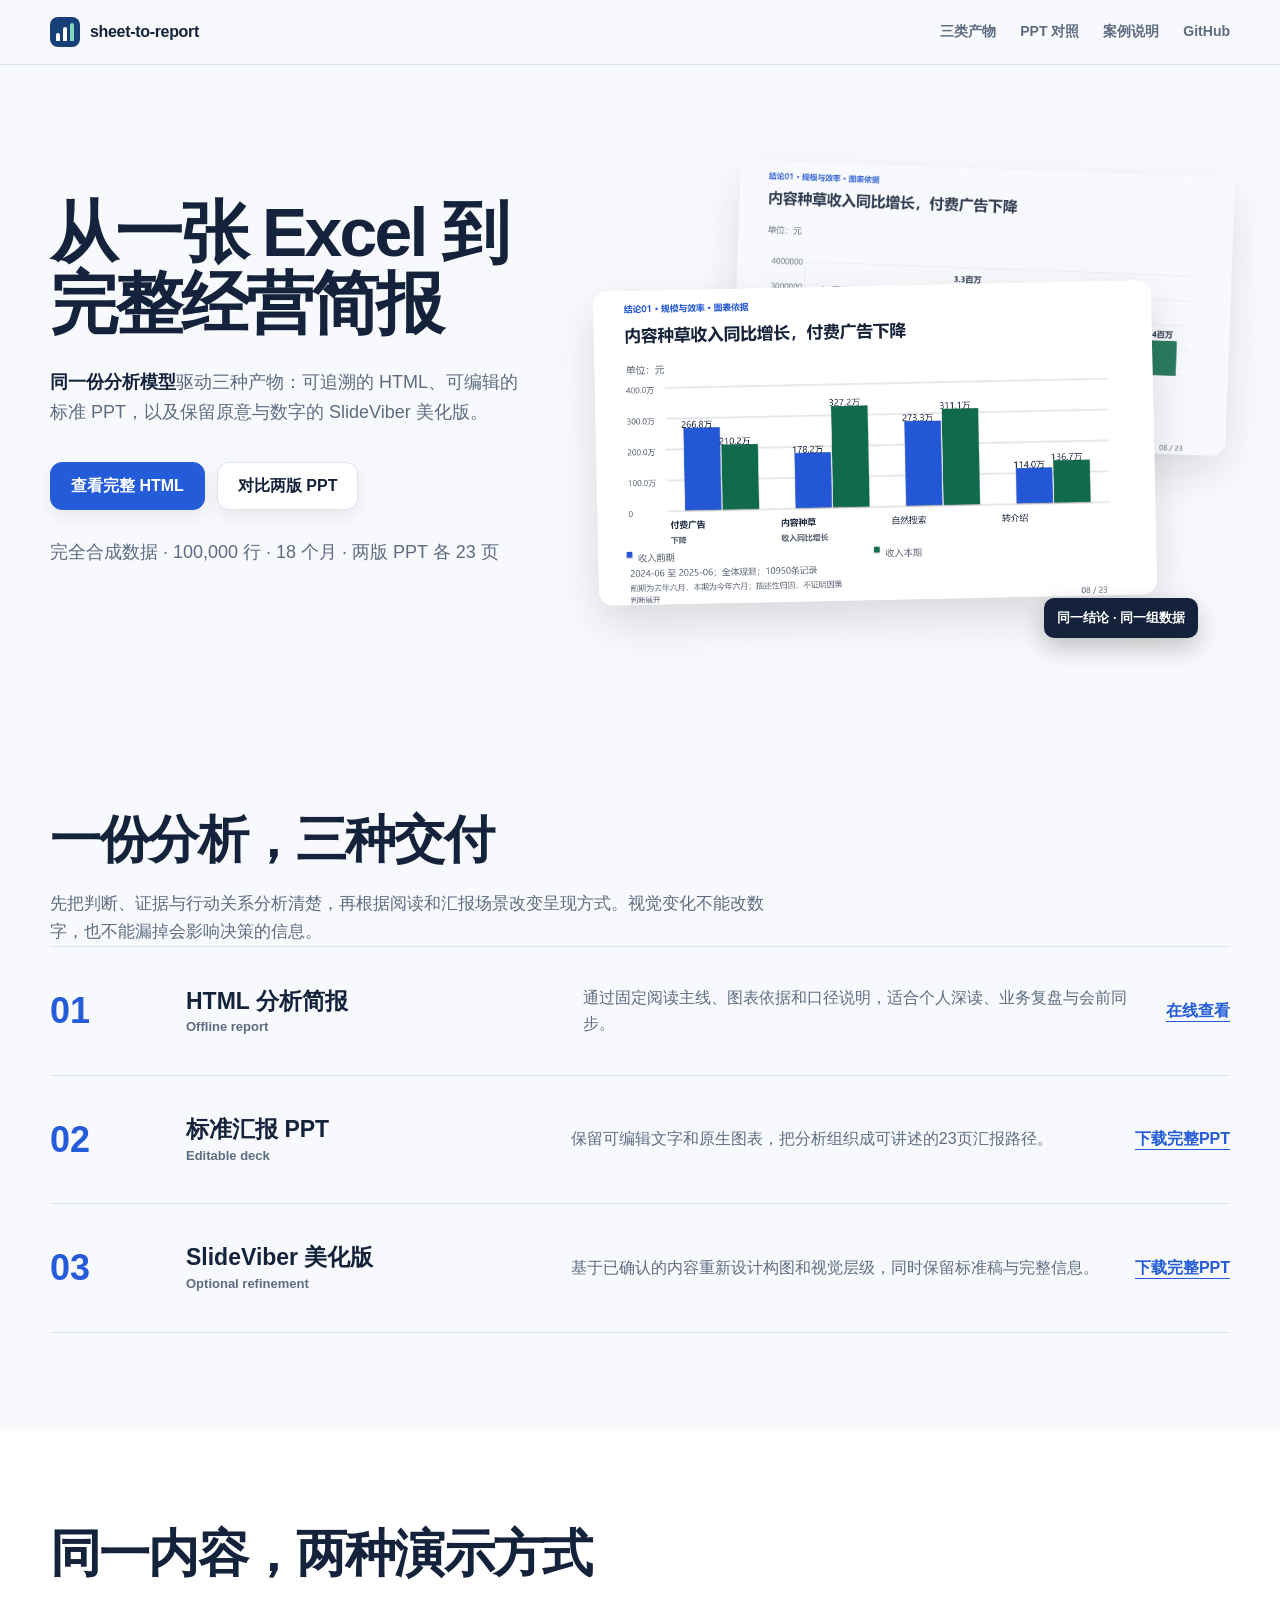
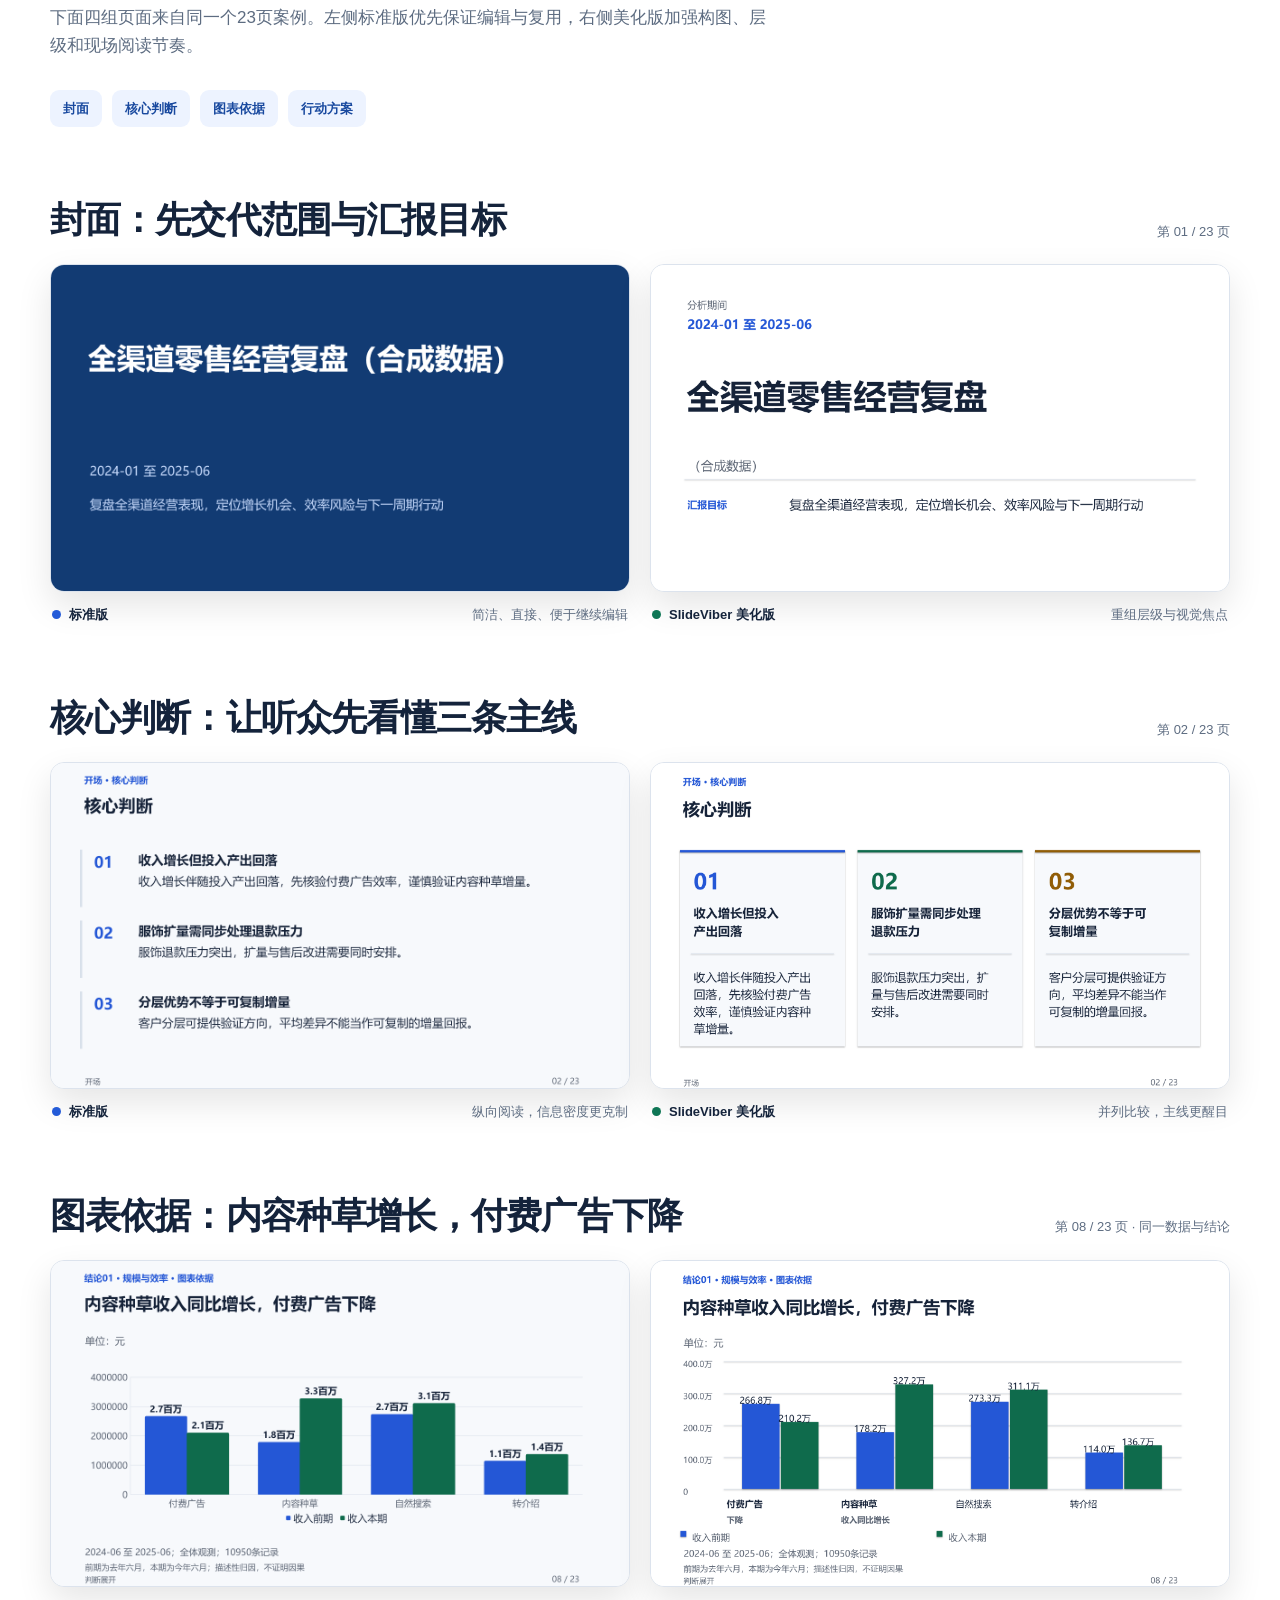
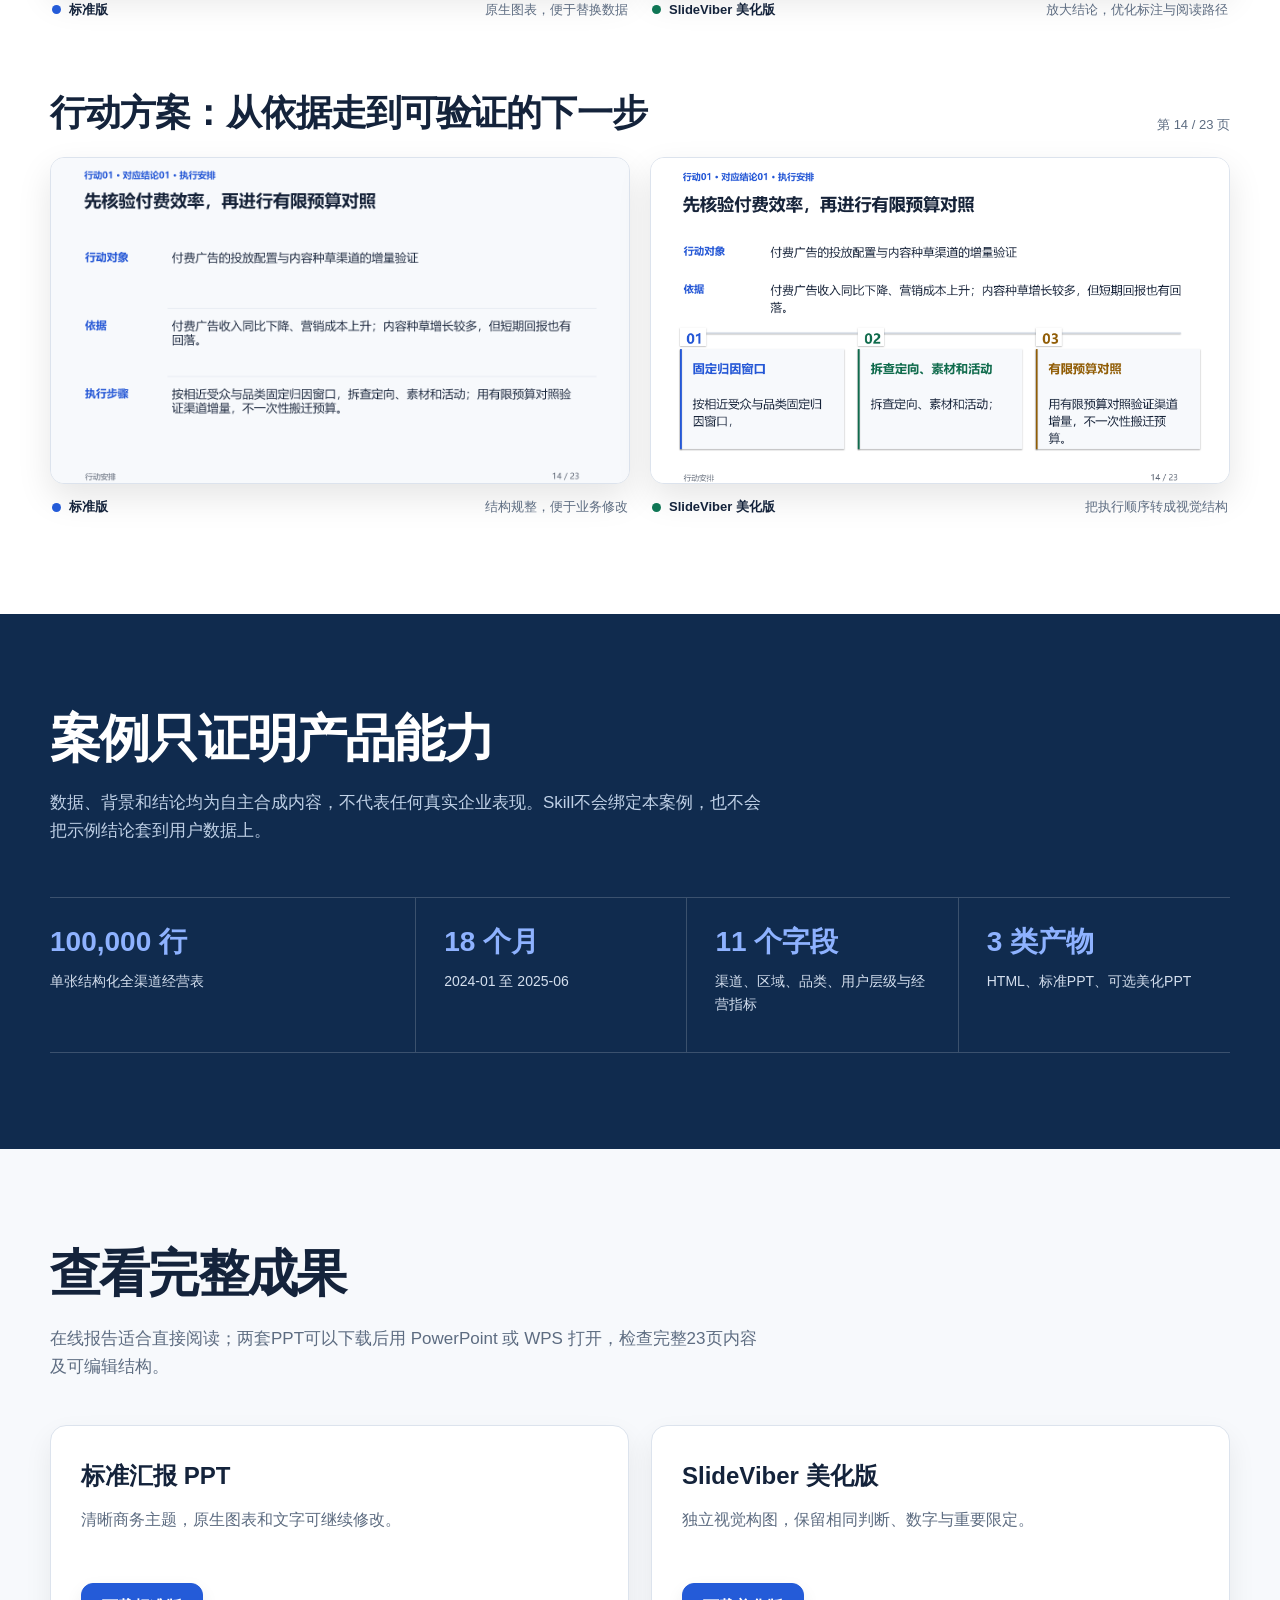
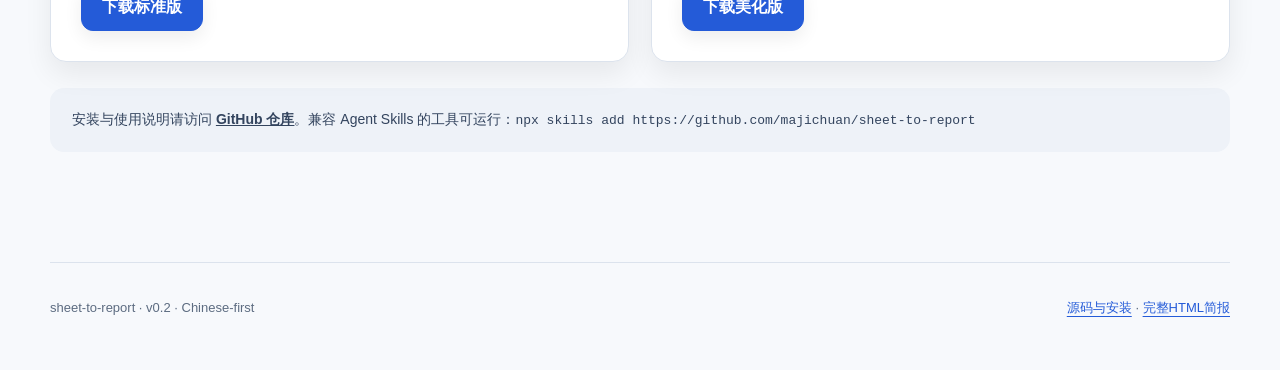
==== commit d1333f6d: "docs: add complete three-output demo showcase" ====
--- a/docs/index.html
+++ b/docs/index.html
@@ -1,24 +1,42 @@
-<!doctype html><html lang="zh-CN"><head><meta charset="utf-8"><meta name="viewport" content="width=device-width,initial-scale=1"><title>全渠道零售经营复盘（合成数据）</title><style>
-
-:root{--ink:#263341;--muted:#596777;--paper:#faf9f6;--line:#dde2e8;--nav:64px;--blue:#24528a;--green:#167565;--negative:#b94735;--amber:#8a5b11}*{box-sizing:border-box}html{scroll-padding-top:calc(var(--nav) + 16px)}body{margin:0;background:var(--paper);color:var(--ink);font:16px/1.75 "Microsoft YaHei","PingFang SC",sans-serif}nav{position:fixed;inset:0 0 auto;z-index:20;display:flex;gap:22px;padding:16px max(24px,calc((100vw - 1120px)/2));height:var(--nav);background:#fff;border-bottom:1px solid var(--line);overflow-x:auto;white-space:nowrap}a{color:var(--blue);text-decoration:none}a:hover{text-decoration:underline}a:focus-visible,summary:focus-visible{outline:2px solid var(--blue);outline-offset:4px}nav a{font-size:13px}nav a.active{font-weight:bold;border-bottom:2px solid var(--blue)}main{max-width:1120px;margin:auto;padding:calc(var(--nav) + 48px) 28px 70px}header{padding-bottom:30px}h1{font-size:38px;letter-spacing:-1px;line-height:1.4;margin:8px 0 16px;color:#18395f}h2{font-size:27px;line-height:1.5;margin:8px 0 20px;color:#18395f}h3{font-size:20px;margin:0 0 8px}h1,h2{text-wrap:balance}section{padding:44px 0;border-top:1px solid var(--line)}p{margin:12px 0;max-width:78ch}.lead{font-size:17px;line-height:1.9}.limit{font-size:13px;color:var(--muted)}.summary{background:#fff;padding:26px 34px;border:1px solid var(--line);border-top:4px solid var(--blue);border-radius:5px}.summary h2{font-size:24px}.summary li{margin:14px 0;font-size:17px;padding-left:4px}.summary .summary-headline{display:block;font-size:17px;line-height:1.6;font-weight:700;margin:0 0 4px;color:var(--ink)}.summary li::marker{color:var(--blue)}.summary a{font-size:12px;white-space:nowrap}.kpis{display:grid;grid-template-columns:repeat(3,minmax(0,1fr));gap:24px}.kpi{padding:18px 0;border-bottom:1px solid var(--line);min-width:0}.kpi span{font-size:13px;color:var(--muted)}strong{display:block;font-size:29px;line-height:1.5;color:#18395f}small{font-size:12px;margin-left:6px;font-weight:normal}.charts{display:grid;grid-template-columns:repeat(2,minmax(0,1fr));gap:20px;align-items:start}figure{margin:12px 0;padding:22px;background:#fff;border:1px solid var(--line);border-radius:5px;min-width:0}.charts>figure:only-child,figure.primary{grid-column:1/-1}.charts>figure.primary+figure:last-child{grid-column:1/-1}figure.primary{padding:26px 30px}figcaption{font-weight:bold;margin-bottom:16px;color:#18395f;line-height:1.6}figcaption span{display:inline-block;margin-left:10px;font-size:12px;color:var(--muted);font-weight:normal}svg{display:block;width:100%;height:auto;max-height:340px}.axis{font-size:11px;fill:#596777}.meaning{padding:12px 0;font-weight:600;font-size:16px}.meaning::before{content:"解读";display:block;font-size:12px;color:var(--blue);margin-bottom:4px}.charts~.limit{padding:12px 16px;background:#fcf7eb;border:1px solid #e9ddc2;border-radius:4px}.charts~.limit::before{content:"判断边界 · ";color:var(--amber);font-weight:bold}.action{display:flex;gap:22px;padding:28px 0;border-bottom:1px solid var(--line)}.number{font-size:24px;color:var(--blue)}.action p{font-size:15px}details{background:#fff;margin:12px 0;padding:18px}summary{cursor:pointer}.table-scroll{overflow-x:auto;max-height:600px}table{border-collapse:collapse;width:100%;font-size:13px}th,td{padding:10px;text-align:right;border-bottom:1px solid var(--line);white-space:nowrap}th:first-child,td:first-child{text-align:left}th{position:sticky;top:0;background:#f1f4f8}footer{color:var(--muted);font-size:12px;margin-top:30px}.bar-row{padding:9px 0}.bar-heading{display:flex;gap:12px;justify-content:space-between;align-items:baseline;font-size:13px;line-height:1.5}.bar-heading>span{min-width:0;overflow-wrap:anywhere}.bar-heading b,.paired-cell b{white-space:nowrap;font-weight:500;font-variant-numeric:tabular-nums}.bar-heading small{font-size:11px}.bar-track{position:relative;height:9px;background:#edf0f4;margin-top:7px}.bar-track.signed::after{content:"";position:absolute;left:50%;top:-3px;height:15px;border-left:1px solid #758293}.bar-track i{position:absolute;top:0;height:9px;background:var(--blue)}.bar-track i.negative{background:var(--negative)}.bar-track i.positive{background:var(--green)}.bar-track i.total{background:var(--blue);height:13px;top:-2px}.bar-row.total{border-top:1px solid var(--line);margin-top:12px;padding-top:18px}.bar-row.total b{font-weight:700}.chart-note{font-size:12px;color:var(--muted);line-height:1.7}.chart-values{padding:5px 0;background:transparent;font-size:12px}.chart-values summary{color:var(--muted)}.paired-row,.paired-head{display:grid;grid-template-columns:minmax(100px,1.2fr) repeat(2,minmax(0,1fr));gap:20px;align-items:center}.paired-head{font-size:12px;color:var(--muted);border-bottom:1px solid var(--line);padding-bottom:10px}.paired-head small{display:block;margin:0}.paired-row{padding:13px 0;border-bottom:1px solid #eff1f4}.paired-row .object{font-size:13px;overflow-wrap:anywhere}.paired-cell{min-width:0;font-size:13px}.paired-cell b{font-size:13px}.paired-cell small{font-size:10px}.reconciliation{margin-top:20px}td,strong{font-variant-numeric:tabular-nums}::selection{background:#dce8f6}
-@media(max-width:720px){main{padding:calc(var(--nav) + 28px) 18px 40px}nav{gap:18px;padding-inline:18px}h1{font-size:28px}h2{font-size:23px}.summary{padding:20px}.summary ul{padding-left:20px}.summary li,.lead{font-size:16px}.kpis{grid-template-columns:repeat(2,minmax(0,1fr));gap:12px}strong{font-size:22px;overflow-wrap:anywhere}.charts{display:block}figure,figure.primary{padding:18px 12px}.axis{font-size:12px}section{padding:32px 0}.paired-row,.paired-head{grid-template-columns:minmax(68px,.9fr) repeat(2,minmax(0,1fr));gap:10px}.paired-cell b{white-space:normal;font-size:12px}.paired-cell small{display:block;margin-left:0}.action{gap:14px}.bar-heading{font-size:12px}.bar-heading b{white-space:normal;text-align:right}.bar-heading small{display:inline-block}}
-@media print{nav{display:none}:root{--nav:0px}html{scroll-padding-top:0}main{padding:0;max-width:none}body{background:white;font-size:11px;print-color-adjust:exact;-webkit-print-color-adjust:exact}section{padding:18px 0}.summary{padding:18px}.charts{display:block}figure,figure.primary{break-inside:avoid;max-width:680px;padding:14px;margin:10px 0}h1{font-size:26px}h2{font-size:20px}.limit{font-size:10px}details{display:none}.bar-heading{font-size:11px}.paired-row{padding:8px 0}.action{break-inside:avoid}svg{max-height:270px}}
-
-
-.charts>figure.chart-spec{grid-column:1/-1;padding:26px 30px}
-.chart-spec .chart-canvas{overflow-x:auto;overscroll-behavior-x:contain}
-.chart-spec svg{max-height:none;width:100%;height:auto;min-width:680px;font-family:inherit}
-.chart-spec .chart-axis{fill:#596777;font-size:14px}
-.chart-spec .chart-label{fill:#263341;font-size:15px}
-.chart-spec .chart-value{fill:#263341;font-size:14px;font-variant-numeric:tabular-nums}
-.chart-spec .chart-unit{fill:#596777;font-size:14px}
-.chart-spec .chart-legend{display:flex;flex-wrap:wrap;gap:10px 24px;margin:4px 0 14px;font-size:13px;color:#263341}
-.chart-spec .chart-legend span{display:inline-flex;align-items:center;gap:7px}
-.chart-spec .chart-legend i{width:14px;height:14px;display:inline-block;flex:none}
-.chart-spec .chart-note{font-size:13px;margin-top:12px}
-.chart-spec details{padding:8px 0 0;margin:10px 0 0}
-.chart-spec .chart-values summary{font-size:13px;color:#24528a}
-.chart-spec .chart-values th,.chart-spec .chart-values td{white-space:normal;overflow-wrap:anywhere}
-@media(max-width:720px){.charts>figure.chart-spec{padding:18px 12px}}
-@media print{.charts>figure.chart-spec{padding:14px;max-width:none}.chart-spec svg{min-width:0;max-height:none}.chart-spec .chart-canvas{overflow:visible}}
-</style></head><body><nav aria-label="报告导航"><a href="#summary">核心结论</a><a href="#overview">基本盘</a><a href="#growth">规模与效率</a><a href="#channels">渠道判断</a><a href="#refunds">售后压力</a><a href="#customers">客户经营</a><a href="#actions">行动路线</a><a href="#method">口径与证据</a></nav><main><header><h1>全渠道零售经营复盘（合成数据）</h1><p>2024-01 — 2025-06 · 经营管理层与业务负责人</p></header><section id="summary" class="summary"><h2>先看结论</h2><ul><li><strong class="summary-headline">收入增长但投入产出回落</strong>收入增长伴随投入产出回落，先核验付费广告效率，谨慎验证内容种草增量。 <a href="#growth">查看依据 ↗</a></li><li><strong class="summary-headline">服饰扩量需同步处理退款压力</strong>服饰退款压力突出，扩量与售后改进需要同时安排。 <a href="#refunds">查看依据 ↗</a></li><li><strong class="summary-headline">分层优势不等于可复制增量</strong>客户分层可提供验证方向，平均差异不能当作可复制的增量回报。 <a href="#customers">查看依据 ↗</a></li></ul></section><section id="overview"><h2>经营基本盘</h2><p class="limit">2024-01 — 2025-06 · 各指标按已确认聚合合同独立计算</p><div class="kpis"><div class="kpi"><span>投入产出比（ROAS）</span><strong>12.59<small>x</small></strong></div><div class="kpi"><span>收入</span><strong>156,825,380.52<small>元</small></strong></div><div class="kpi"><span>营销成本</span><strong>12,459,443.39<small>元</small></strong></div><div class="kpi"><span>订单数</span><strong>392,817<small>单</small></strong></div><div class="kpi"><span>转化率</span><strong>4.81<small>%</small></strong></div><div class="kpi"><span>退款率</span><strong>5.45<small>%</small></strong></div></div></section><section id="growth"><h2>收入扩大，营销投入产出却低于去年同期</h2><p class="lead">最新月收入9,852,473.73元，去年同月为8,321,659.42元；营销投入产出从13x降至9.96x。</p><div class="charts"><figure class="chart-spec supporting chart-line" data-chart-id="revenue-trend"><figcaption>月度收入变化</figcaption><div class="chart-canvas"><svg xmlns="http://www.w3.org/2000/svg" role="img" aria-label="月度收入变化" viewBox="0 0 1000 430"><title>月度收入变化</title><polyline class="data-line" points="100.000,206.294 150.967,212.296 198.646,198.103 249.613,204.992 298.936,195.300 349.903,184.676 399.226,192.070 450.193,188.149 501.161,177.356 550.484,183.480 601.451,113.477 650.774,98.546 701.741,172.498 752.708,188.728 798.743,172.989 849.710,175.925 899.033,165.259 950.000,154.264" fill="none" stroke="#24528a" stroke-width="3"/><line class="zero-axis" x1="100.000" y1="350.000" x2="950.000" y2="350.000" stroke="#596777" stroke-width="1.4"/><text x="88.000" y="355.000" class="chart-axis" text-anchor="end"><tspan x="88.000" dy="0">0</tspan></text><line class="chart-grid" x1="100.000" y1="250.667" x2="950.000" y2="250.667" stroke="#e0e5ec" stroke-width="1"/><text x="88.000" y="255.667" class="chart-axis" text-anchor="end"><tspan x="88.000" dy="0">500万</tspan></text><line class="chart-grid" x1="100.000" y1="151.333" x2="950.000" y2="151.333" stroke="#e0e5ec" stroke-width="1"/><text x="88.000" y="156.333" class="chart-axis" text-anchor="end"><tspan x="88.000" dy="0">1,000万</tspan></text><line class="chart-grid" x1="100.000" y1="52.000" x2="950.000" y2="52.000" stroke="#e0e5ec" stroke-width="1"/><text x="88.000" y="57.000" class="chart-axis" text-anchor="end"><tspan x="88.000" dy="0">1,500万</tspan></text><line class="chart-axis-line" x1="100.000" y1="52.000" x2="100.000" y2="350.000" stroke="#596777" stroke-width="1"/><text x="100.000" y="22.000" class="chart-unit" text-anchor="start"><tspan x="100.000" dy="0">收入（元）</tspan></text><text x="100.000" y="378.000" class="chart-axis" text-anchor="middle"><tspan x="100.000" dy="0">2024-01</tspan></text><text x="249.613" y="378.000" class="chart-axis" text-anchor="middle"><tspan x="249.613" dy="0">2024-04</tspan></text><text x="399.226" y="378.000" class="chart-axis" text-anchor="middle"><tspan x="399.226" dy="0">2024-07</tspan></text><text x="550.484" y="378.000" class="chart-axis" text-anchor="middle"><tspan x="550.484" dy="0">2024-10</tspan></text><text x="701.741" y="378.000" class="chart-axis" text-anchor="middle"><tspan x="701.741" dy="0">2025-01</tspan></text><text x="849.710" y="378.000" class="chart-axis" text-anchor="middle"><tspan x="849.710" dy="0">2025-04</tspan></text><text x="950.000" y="378.000" class="chart-axis" text-anchor="middle"><tspan x="950.000" dy="0">2025-06</tspan></text><text x="525.000" y="421.000" class="chart-unit" text-anchor="middle"><tspan x="525.000" dy="0">周期</tspan></text><circle class="data-mark" data-index="0" data-value="7233504.65" data-x="1704067200000" cx="100.000" cy="206.294" r="4" fill="#24528a"><title>2024-01：7,233,504.65元</title></circle><text x="100.000" y="194.294" class="chart-value" text-anchor="start"><tspan x="100.000" dy="0">7,233,504.65</tspan></text><circle class="data-mark" data-index="1" data-value="6931417.51" data-x="1706745600000" cx="150.967" cy="212.296" r="4" fill="#24528a"><title>2024-02：6,931,417.51元</title></circle><circle class="data-mark" data-index="2" data-value="7645827.84" data-x="1709251200000" cx="198.646" cy="198.103" r="4" fill="#24528a"><title>2024-03：7,645,827.84元</title></circle><circle class="data-mark" data-index="3" data-value="7299075.4399999995" data-x="1711929600000" cx="249.613" cy="204.992" r="4" fill="#24528a"><title>2024-04：7,299,075.44元</title></circle><circle class="data-mark" data-index="4" data-value="7786896.25" data-x="1714521600000" cx="298.936" cy="195.300" r="4" fill="#24528a"><title>2024-05：7,786,896.25元</title></circle><circle class="data-mark" data-index="5" data-value="8321659.42" data-x="1717200000000" cx="349.903" cy="184.676" r="4" fill="#24528a"><title>2024-06：8,321,659.42元</title></circle><circle class="data-mark" data-index="6" data-value="7949479.66" data-x="1719792000000" cx="399.226" cy="192.070" r="4" fill="#24528a"><title>2024-07：7,949,479.66元</title></circle><circle class="data-mark" data-index="7" data-value="8146860.5" data-x="1722470400000" cx="450.193" cy="188.149" r="4" fill="#24528a"><title>2024-08：8,146,860.5元</title></circle><circle class="data-mark" data-index="8" data-value="8690133.98" data-x="1725148800000" cx="501.161" cy="177.356" r="4" fill="#24528a"><title>2024-09：8,690,133.98元</title></circle><circle class="data-mark" data-index="9" data-value="8381877.25" data-x="1727740800000" cx="550.484" cy="183.480" r="4" fill="#24528a"><title>2024-10：8,381,877.25元</title></circle><circle class="data-mark" data-index="10" data-value="11905540.75" data-x="1730419200000" cx="601.451" cy="113.477" r="4" fill="#24528a"><title>2024-11：11,905,540.75元</title></circle><circle class="data-mark" data-index="11" data-value="12657095.149999999" data-x="1733011200000" cx="650.774" cy="98.546" r="4" fill="#24528a"><title>2024-12：12,657,095.15元</title></circle><circle class="data-mark" data-index="12" data-value="8934662.629999999" data-x="1735689600000" cx="701.741" cy="172.498" r="4" fill="#24528a"><title>2025-01：8,934,662.63元</title></circle><circle class="data-mark" data-index="13" data-value="8117704.869999999" data-x="1738368000000" cx="752.708" cy="188.728" r="4" fill="#24528a"><title>2025-02：8,117,704.87元</title></circle><circle class="data-mark" data-index="14" data-value="8909961.27" data-x="1740787200000" cx="798.743" cy="172.989" r="4" fill="#24528a"><title>2025-03：8,909,961.27元</title></circle><circle class="data-mark" data-index="15" data-value="8762182.16" data-x="1743465600000" cx="849.710" cy="175.925" r="4" fill="#24528a"><title>2025-04：8,762,182.16元</title></circle><circle class="data-mark" data-index="16" data-value="9299027.459999999" data-x="1746057600000" cx="899.033" cy="165.259" r="4" fill="#24528a"><title>2025-05：9,299,027.46元</title></circle><circle class="data-mark" data-index="17" data-value="9852473.73" data-x="1748736000000" cx="950.000" cy="154.264" r="4" fill="#24528a"><title>2025-06：9,852,473.73元</title></circle><text x="950.000" y="142.264" class="chart-value" text-anchor="end"><tspan x="950.000" dy="0">9,852,473.73</tspan></text></svg></div><details class="chart-values"><summary>查看完整图表读数</summary><div class="table-scroll"><table><thead><tr><th scope="col">周期</th><th scope="col">收入（元）</th></tr></thead><tbody><tr><th scope="row">2024-01</th><td>7,233,504.65</td></tr><tr><th scope="row">2024-02</th><td>6,931,417.51</td></tr><tr><th scope="row">2024-03</th><td>7,645,827.84</td></tr><tr><th scope="row">2024-04</th><td>7,299,075.44</td></tr><tr><th scope="row">2024-05</th><td>7,786,896.25</td></tr><tr><th scope="row">2024-06</th><td>8,321,659.42</td></tr><tr><th scope="row">2024-07</th><td>7,949,479.66</td></tr><tr><th scope="row">2024-08</th><td>8,146,860.5</td></tr><tr><th scope="row">2024-09</th><td>8,690,133.98</td></tr><tr><th scope="row">2024-10</th><td>8,381,877.25</td></tr><tr><th scope="row">2024-11</th><td>11,905,540.75</td></tr><tr><th scope="row">2024-12</th><td>12,657,095.15</td></tr><tr><th scope="row">2025-01</th><td>8,934,662.63</td></tr><tr><th scope="row">2025-02</th><td>8,117,704.87</td></tr><tr><th scope="row">2025-03</th><td>8,909,961.27</td></tr><tr><th scope="row">2025-04</th><td>8,762,182.16</td></tr><tr><th scope="row">2025-05</th><td>9,299,027.46</td></tr><tr><th scope="row">2025-06</th><td>9,852,473.73</td></tr></tbody></table></div></details></figure><figure class="chart-spec supporting chart-line" data-chart-id="roas-trend"><figcaption>月度营销投入产出</figcaption><div class="chart-canvas"><svg xmlns="http://www.w3.org/2000/svg" role="img" aria-label="月度营销投入产出" viewBox="0 0 1000 430"><title>月度营销投入产出</title><polyline class="data-line" points="100.000,90.903 150.967,81.898 198.646,83.650 249.613,92.463 298.936,80.403 349.903,91.733 399.226,92.095 450.193,83.221 501.161,91.866 550.484,85.763 601.451,83.952 650.774,80.749 701.741,71.448 752.708,83.041 798.743,87.719 849.710,153.544 899.033,147.357 950.000,152.076" fill="none" stroke="#24528a" stroke-width="3"/><line class="zero-axis" x1="100.000" y1="350.000" x2="950.000" y2="350.000" stroke="#596777" stroke-width="1.4"/><text x="88.000" y="355.000" class="chart-axis" text-anchor="end"><tspan x="88.000" dy="0">0</tspan></text><line class="chart-grid" x1="100.000" y1="250.667" x2="950.000" y2="250.667" stroke="#e0e5ec" stroke-width="1"/><text x="88.000" y="255.667" class="chart-axis" text-anchor="end"><tspan x="88.000" dy="0">5</tspan></text><line class="chart-grid" x1="100.000" y1="151.333" x2="950.000" y2="151.333" stroke="#e0e5ec" stroke-width="1"/><text x="88.000" y="156.333" class="chart-axis" text-anchor="end"><tspan x="88.000" dy="0">10</tspan></text><line class="chart-grid" x1="100.000" y1="52.000" x2="950.000" y2="52.000" stroke="#e0e5ec" stroke-width="1"/><text x="88.000" y="57.000" class="chart-axis" text-anchor="end"><tspan x="88.000" dy="0">15</tspan></text><line class="chart-axis-line" x1="100.000" y1="52.000" x2="100.000" y2="350.000" stroke="#596777" stroke-width="1"/><text x="100.000" y="22.000" class="chart-unit" text-anchor="start"><tspan x="100.000" dy="0">投入产出比（ROAS）（x）</tspan></text><text x="100.000" y="378.000" class="chart-axis" text-anchor="middle"><tspan x="100.000" dy="0">2024-01</tspan></text><text x="249.613" y="378.000" class="chart-axis" text-anchor="middle"><tspan x="249.613" dy="0">2024-04</tspan></text><text x="399.226" y="378.000" class="chart-axis" text-anchor="middle"><tspan x="399.226" dy="0">2024-07</tspan></text><text x="550.484" y="378.000" class="chart-axis" text-anchor="middle"><tspan x="550.484" dy="0">2024-10</tspan></text><text x="701.741" y="378.000" class="chart-axis" text-anchor="middle"><tspan x="701.741" dy="0">2025-01</tspan></text><text x="849.710" y="378.000" class="chart-axis" text-anchor="middle"><tspan x="849.710" dy="0">2025-04</tspan></text><text x="950.000" y="378.000" class="chart-axis" text-anchor="middle"><tspan x="950.000" dy="0">2025-06</tspan></text><text x="525.000" y="421.000" class="chart-unit" text-anchor="middle"><tspan x="525.000" dy="0">周期</tspan></text><circle class="data-mark" data-index="0" data-value="13.041782447306437" data-x="1704067200000" cx="100.000" cy="90.903" r="4" fill="#24528a"><title>2024-01：13.04x</title></circle><text x="100.000" y="78.903" class="chart-value" text-anchor="start"><tspan x="100.000" dy="0">13.04</tspan></text><circle class="data-mark" data-index="1" data-value="13.495042218967633" data-x="1706745600000" cx="150.967" cy="81.898" r="4" fill="#24528a"><title>2024-02：13.5x</title></circle><circle class="data-mark" data-index="2" data-value="13.406902353486887" data-x="1709251200000" cx="198.646" cy="83.650" r="4" fill="#24528a"><title>2024-03：13.41x</title></circle><circle class="data-mark" data-index="3" data-value="12.963266949624916" data-x="1711929600000" cx="249.613" cy="92.463" r="4" fill="#24528a"><title>2024-04：12.96x</title></circle><circle class="data-mark" data-index="4" data-value="13.57032720155613" data-x="1714521600000" cx="298.936" cy="80.403" r="4" fill="#24528a"><title>2024-05：13.57x</title></circle><circle class="data-mark" data-index="5" data-value="13.000035899189076" data-x="1717200000000" cx="349.903" cy="91.733" r="4" fill="#24528a"><title>2024-06：13x</title></circle><circle class="data-mark" data-index="6" data-value="12.981810460215872" data-x="1719792000000" cx="399.226" cy="92.095" r="4" fill="#24528a"><title>2024-07：12.98x</title></circle><circle class="data-mark" data-index="7" data-value="13.428487341616712" data-x="1722470400000" cx="450.193" cy="83.221" r="4" fill="#24528a"><title>2024-08：13.43x</title></circle><circle class="data-mark" data-index="8" data-value="12.993303542993475" data-x="1725148800000" cx="501.161" cy="91.866" r="4" fill="#24528a"><title>2024-09：12.99x</title></circle><circle class="data-mark" data-index="9" data-value="13.30051737263108" data-x="1727740800000" cx="550.484" cy="85.763" r="4" fill="#24528a"><title>2024-10：13.3x</title></circle><circle class="data-mark" data-index="10" data-value="13.391669486607071" data-x="1730419200000" cx="601.451" cy="83.952" r="4" fill="#24528a"><title>2024-11：13.39x</title></circle><circle class="data-mark" data-index="11" data-value="13.552882979675024" data-x="1733011200000" cx="650.774" cy="80.749" r="4" fill="#24528a"><title>2024-12：13.55x</title></circle><circle class="data-mark" data-index="12" data-value="14.021070989456241" data-x="1735689600000" cx="701.741" cy="71.448" r="4" fill="#24528a"><title>2025-01：14.02x</title></circle><circle class="data-mark" data-index="13" data-value="13.437535576291516" data-x="1738368000000" cx="752.708" cy="83.041" r="4" fill="#24528a"><title>2025-02：13.44x</title></circle><circle class="data-mark" data-index="14" data-value="13.20207529524473" data-x="1740787200000" cx="798.743" cy="87.719" r="4" fill="#24528a"><title>2025-03：13.2x</title></circle><circle class="data-mark" data-index="15" data-value="9.888740060538778" data-x="1743465600000" cx="849.710" cy="153.544" r="4" fill="#24528a"><title>2025-04：9.89x</title></circle><circle class="data-mark" data-index="16" data-value="10.200145548264977" data-x="1746057600000" cx="899.033" cy="147.357" r="4" fill="#24528a"><title>2025-05：10.2x</title></circle><circle class="data-mark" data-index="17" data-value="9.962631643976934" data-x="1748736000000" cx="950.000" cy="152.076" r="4" fill="#24528a"><title>2025-06：9.96x</title></circle><text x="950.000" y="140.076" class="chart-value" text-anchor="end"><tspan x="950.000" dy="0">9.96</tspan></text></svg></div><p class="chart-note">投入产出比（ROAS）分母：按已确认范围汇总的营销成本</p><details class="chart-values"><summary>查看完整图表读数</summary><div class="table-scroll"><table><thead><tr><th scope="col">周期</th><th scope="col">投入产出比（ROAS）（x）</th></tr></thead><tbody><tr><th scope="row">2024-01</th><td>13.04</td></tr><tr><th scope="row">2024-02</th><td>13.5</td></tr><tr><th scope="row">2024-03</th><td>13.41</td></tr><tr><th scope="row">2024-04</th><td>12.96</td></tr><tr><th scope="row">2024-05</th><td>13.57</td></tr><tr><th scope="row">2024-06</th><td>13</td></tr><tr><th scope="row">2024-07</th><td>12.98</td></tr><tr><th scope="row">2024-08</th><td>13.43</td></tr><tr><th scope="row">2024-09</th><td>12.99</td></tr><tr><th scope="row">2024-10</th><td>13.3</td></tr><tr><th scope="row">2024-11</th><td>13.39</td></tr><tr><th scope="row">2024-12</th><td>13.55</td></tr><tr><th scope="row">2025-01</th><td>14.02</td></tr><tr><th scope="row">2025-02</th><td>13.44</td></tr><tr><th scope="row">2025-03</th><td>13.2</td></tr><tr><th scope="row">2025-04</th><td>9.89</td></tr><tr><th scope="row">2025-05</th><td>10.2</td></tr><tr><th scope="row">2025-06</th><td>9.96</td></tr></tbody></table></div></details></figure></div><p class="meaning">收入增长需要同时看营销成本与退款。最新月退款金额占收入6.82%，高于去年同期的5.29%。</p><p class="limit">投入产出以收入除以已记录营销成本，不含毛利、履约及全部间接成本；也不代表广告带来的增量回报。</p></section><section id="channels"><h2>内容种草带来较多增长，付费广告效率需优先复核</h2><p class="lead">内容种草较去年同月新增收入1,490,839.38元；付费广告收入从2,667,587.41元降至2,101,965.65元。</p><div class="charts"><figure class="chart-spec supporting chart-grouped" data-chart-id="channel-revenue"><figcaption>渠道收入：去年同月与最新月</figcaption><div class="chart-legend"><span><i style="background:#24528a"></i>收入前期（元）</span><span><i style="background:#a46714"></i>收入本期（元）</span></div><div class="chart-canvas"><svg xmlns="http://www.w3.org/2000/svg" role="img" aria-label="渠道收入：去年同月与最新月" viewBox="0 0 1000 434"><title>渠道收入：去年同月与最新月</title><line class="zero-axis" x1="100.000" y1="355.000" x2="960.000" y2="355.000" stroke="#596777" stroke-width="1.4"/><text x="88.000" y="360.000" class="chart-axis" text-anchor="end"><tspan x="88.000" dy="0">0</tspan></text><line class="chart-grid" x1="100.000" y1="279.250" x2="960.000" y2="279.250" stroke="#e0e5ec" stroke-width="1"/><text x="88.000" y="284.250" class="chart-axis" text-anchor="end"><tspan x="88.000" dy="0">100万</tspan></text><line class="chart-grid" x1="100.000" y1="203.500" x2="960.000" y2="203.500" stroke="#e0e5ec" stroke-width="1"/><text x="88.000" y="208.500" class="chart-axis" text-anchor="end"><tspan x="88.000" dy="0">200万</tspan></text><line class="chart-grid" x1="100.000" y1="127.750" x2="960.000" y2="127.750" stroke="#e0e5ec" stroke-width="1"/><text x="88.000" y="132.750" class="chart-axis" text-anchor="end"><tspan x="88.000" dy="0">300万</tspan></text><line class="chart-grid" x1="100.000" y1="52.000" x2="960.000" y2="52.000" stroke="#e0e5ec" stroke-width="1"/><text x="88.000" y="57.000" class="chart-axis" text-anchor="end"><tspan x="88.000" dy="0">400万</tspan></text><line class="chart-axis-line" x1="100.000" y1="52.000" x2="100.000" y2="355.000" stroke="#596777" stroke-width="1"/><text x="100.000" y="22.000" class="chart-unit" text-anchor="start"><tspan x="100.000" dy="0">单位：元</tspan></text><text x="207.500" y="400.000" class="chart-axis" text-anchor="middle"><tspan x="207.500" dy="0">付费广告</tspan></text><rect class="data-mark bar" data-index="0" data-series="0" data-value="2667587.41" x="158.500" y="152.930" width="48.000" height="202.070" fill="#24528a"/><rect class="data-mark bar" data-index="0" data-series="1" data-value="2101965.65" x="208.500" y="195.776" width="48.000" height="159.224" fill="#a46714"/><text x="422.500" y="400.000" class="chart-axis" text-anchor="middle"><tspan x="422.500" dy="0">内容种草</tspan></text><rect class="data-mark bar" data-index="1" data-series="0" data-value="1781503.74" x="373.500" y="220.051" width="48.000" height="134.949" fill="#24528a"/><rect class="data-mark bar" data-index="1" data-series="1" data-value="3272343.12" x="423.500" y="107.120" width="48.000" height="247.880" fill="#a46714"/><text x="637.500" y="400.000" class="chart-axis" text-anchor="middle"><tspan x="637.500" dy="0">自然搜索</tspan></text><rect class="data-mark bar" data-index="2" data-series="0" data-value="2732809.95" x="588.500" y="147.990" width="48.000" height="207.010" fill="#24528a"/><rect class="data-mark bar" data-index="2" data-series="1" data-value="3110955.1" x="638.500" y="119.345" width="48.000" height="235.655" fill="#a46714"/><text x="852.500" y="400.000" class="chart-axis" text-anchor="middle"><tspan x="852.500" dy="0">转介绍</tspan></text><rect class="data-mark bar" data-index="3" data-series="0" data-value="1139758.3199999998" x="803.500" y="268.663" width="48.000" height="86.337" fill="#24528a"/><rect class="data-mark bar" data-index="3" data-series="1" data-value="1367209.86" x="853.500" y="251.434" width="48.000" height="103.566" fill="#a46714"/><text x="182.500" y="143.930" class="chart-value" text-anchor="middle"><tspan x="182.500" dy="0">266.8万</tspan></text><text x="232.500" y="186.776" class="chart-value" text-anchor="middle"><tspan x="232.500" dy="0">210.2万</tspan></text><text x="397.500" y="211.051" class="chart-value" text-anchor="middle"><tspan x="397.500" dy="0">178.2万</tspan></text><text x="447.500" y="98.120" class="chart-value" text-anchor="middle"><tspan x="447.500" dy="0">327.2万</tspan></text><text x="612.500" y="138.990" class="chart-value" text-anchor="middle"><tspan x="612.500" dy="0">273.3万</tspan></text><text x="662.500" y="110.345" class="chart-value" text-anchor="middle"><tspan x="662.500" dy="0">311.1万</tspan></text><text x="827.500" y="259.663" class="chart-value" text-anchor="middle"><tspan x="827.500" dy="0">114.0万</tspan></text><text x="877.500" y="242.434" class="chart-value" text-anchor="middle"><tspan x="877.500" dy="0">136.7万</tspan></text><text x="530.000" y="425.000" class="chart-unit" text-anchor="middle"><tspan x="530.000" dy="0">对象</tspan></text></svg></div><details class="chart-values"><summary>查看完整图表读数</summary><div class="table-scroll"><table><thead><tr><th scope="col">对象</th><th scope="col">收入前期（元）</th><th scope="col">收入本期（元）</th></tr></thead><tbody><tr><th scope="row">付费广告</th><td>2,667,587.41</td><td>2,101,965.65</td></tr><tr><th scope="row">内容种草</th><td>1,781,503.74</td><td>3,272,343.12</td></tr><tr><th scope="row">自然搜索</th><td>2,732,809.95</td><td>3,110,955.1</td></tr><tr><th scope="row">转介绍</th><td>1,139,758.32</td><td>1,367,209.86</td></tr></tbody></table></div></details></figure><figure class="chart-spec supporting chart-grouped" data-chart-id="channel-roas"><figcaption>渠道投入产出：去年同月与最新月</figcaption><div class="chart-legend"><span><i style="background:#24528a"></i>投入产出比（ROAS）前期（x）</span><span><i style="background:#a46714"></i>投入产出比（ROAS）本期（x）</span></div><div class="chart-canvas"><svg xmlns="http://www.w3.org/2000/svg" role="img" aria-label="渠道投入产出：去年同月与最新月" viewBox="0 0 1000 434"><title>渠道投入产出：去年同月与最新月</title><line class="zero-axis" x1="100.000" y1="355.000" x2="960.000" y2="355.000" stroke="#596777" stroke-width="1.4"/><text x="88.000" y="360.000" class="chart-axis" text-anchor="end"><tspan x="88.000" dy="0">0</tspan></text><line class="chart-grid" x1="100.000" y1="254.000" x2="960.000" y2="254.000" stroke="#e0e5ec" stroke-width="1"/><text x="88.000" y="259.000" class="chart-axis" text-anchor="end"><tspan x="88.000" dy="0">20</tspan></text><line class="chart-grid" x1="100.000" y1="153.000" x2="960.000" y2="153.000" stroke="#e0e5ec" stroke-width="1"/><text x="88.000" y="158.000" class="chart-axis" text-anchor="end"><tspan x="88.000" dy="0">40</tspan></text><line class="chart-grid" x1="100.000" y1="52.000" x2="960.000" y2="52.000" stroke="#e0e5ec" stroke-width="1"/><text x="88.000" y="57.000" class="chart-axis" text-anchor="end"><tspan x="88.000" dy="0">60</tspan></text><line class="chart-axis-line" x1="100.000" y1="52.000" x2="100.000" y2="355.000" stroke="#596777" stroke-width="1"/><text x="100.000" y="22.000" class="chart-unit" text-anchor="start"><tspan x="100.000" dy="0">单位：x</tspan></text><text x="207.500" y="400.000" class="chart-axis" text-anchor="middle"><tspan x="207.500" dy="0">付费广告</tspan></text><rect class="data-mark bar" data-index="0" data-series="0" data-value="5.84095081125904" x="158.500" y="325.503" width="48.000" height="29.497" fill="#24528a"/><rect class="data-mark bar" data-index="0" data-series="1" data-value="2.86827327072772" x="208.500" y="340.515" width="48.000" height="14.485" fill="#a46714"/><text x="422.500" y="400.000" class="chart-axis" text-anchor="middle"><tspan x="422.500" dy="0">内容种草</tspan></text><rect class="data-mark bar" data-index="1" data-series="0" data-value="17.30359504136245" x="373.500" y="267.617" width="48.000" height="87.383" fill="#24528a"/><rect class="data-mark bar" data-index="1" data-series="1" data-value="20.39529643530467" x="423.500" y="252.004" width="48.000" height="102.996" fill="#a46714"/><text x="637.500" y="400.000" class="chart-axis" text-anchor="middle"><tspan x="637.500" dy="0">自然搜索</tspan></text><rect class="data-mark bar" data-index="2" data-series="0" data-value="50.72568858460846" x="588.500" y="98.835" width="48.000" height="256.165" fill="#24528a"/><rect class="data-mark bar" data-index="2" data-series="1" data-value="47.30435921055472" x="638.500" y="116.113" width="48.000" height="238.887" fill="#a46714"/><text x="852.500" y="400.000" class="chart-axis" text-anchor="middle"><tspan x="852.500" dy="0">转介绍</tspan></text><rect class="data-mark bar" data-index="3" data-series="0" data-value="42.861608501033594" x="803.500" y="138.549" width="48.000" height="216.451" fill="#24528a"/><rect class="data-mark bar" data-index="3" data-series="1" data-value="45.72739751043007" x="853.500" y="124.077" width="48.000" height="230.923" fill="#a46714"/><text x="182.500" y="316.503" class="chart-value" text-anchor="middle"><tspan x="182.500" dy="0">5.84</tspan></text><text x="232.500" y="331.515" class="chart-value" text-anchor="middle"><tspan x="232.500" dy="0">2.87</tspan></text><text x="397.500" y="258.617" class="chart-value" text-anchor="middle"><tspan x="397.500" dy="0">17.3</tspan></text><text x="447.500" y="243.004" class="chart-value" text-anchor="middle"><tspan x="447.500" dy="0">20.4</tspan></text><text x="612.500" y="89.835" class="chart-value" text-anchor="middle"><tspan x="612.500" dy="0">50.73</tspan></text><text x="662.500" y="107.113" class="chart-value" text-anchor="middle"><tspan x="662.500" dy="0">47.3</tspan></text><text x="827.500" y="129.549" class="chart-value" text-anchor="middle"><tspan x="827.500" dy="0">42.86</tspan></text><text x="877.500" y="115.077" class="chart-value" text-anchor="middle"><tspan x="877.500" dy="0">45.73</tspan></text><text x="530.000" y="425.000" class="chart-unit" text-anchor="middle"><tspan x="530.000" dy="0">对象</tspan></text></svg></div><p class="chart-note">投入产出比（ROAS）前期分母：按已确认范围汇总的营销成本；前期分母</p><p class="chart-note">投入产出比（ROAS）本期分母：按已确认范围汇总的营销成本；本期分母</p><details class="chart-values"><summary>查看完整图表读数</summary><div class="table-scroll"><table><thead><tr><th scope="col">对象</th><th scope="col">投入产出比（ROAS）前期（x）</th><th scope="col">投入产出比（ROAS）本期（x）</th></tr></thead><tbody><tr><th scope="row">付费广告</th><td>5.84</td><td>2.87</td></tr><tr><th scope="row">内容种草</th><td>17.3</td><td>20.4</td></tr><tr><th scope="row">自然搜索</th><td>50.73</td><td>47.3</td></tr><tr><th scope="row">转介绍</th><td>42.86</td><td>45.73</td></tr></tbody></table></div></details></figure></div><p class="meaning">付费广告营销成本从456,704.31元升至732,833.12元，投入产出降至2.87x。内容种草投入产出20.4x，但也低于前月20.94x，不宜无条件扩大。</p><p class="limit">对比去年同月有助于减少月份差异，但未控制素材、定向、活动及归因规则；渠道间成本覆盖不同，不能按平均回报机械搬预算。</p></section><section id="refunds"><h2>服饰退款压力突出，应与投放增长同步处理</h2><p class="lead">服饰最新退款金额占收入18.56%，前月为17.41%；最新数码为4.73%，家居为4.22%。</p><div class="charts"><figure class="chart-spec supporting chart-grouped" data-chart-id="category-refund"><figcaption>各品类退款金额占收入</figcaption><div class="chart-legend"><span><i style="background:#24528a"></i>退款率前期（%）</span><span><i style="background:#a46714"></i>退款率本期（%）</span></div><div class="chart-canvas"><svg xmlns="http://www.w3.org/2000/svg" role="img" aria-label="各品类退款金额占收入" viewBox="0 0 1000 434"><title>各品类退款金额占收入</title><line class="zero-axis" x1="100.000" y1="355.000" x2="960.000" y2="355.000" stroke="#596777" stroke-width="1.4"/><text x="88.000" y="360.000" class="chart-axis" text-anchor="end"><tspan x="88.000" dy="0">0</tspan></text><line class="chart-grid" x1="100.000" y1="279.250" x2="960.000" y2="279.250" stroke="#e0e5ec" stroke-width="1"/><text x="88.000" y="284.250" class="chart-axis" text-anchor="end"><tspan x="88.000" dy="0">5</tspan></text><line class="chart-grid" x1="100.000" y1="203.500" x2="960.000" y2="203.500" stroke="#e0e5ec" stroke-width="1"/><text x="88.000" y="208.500" class="chart-axis" text-anchor="end"><tspan x="88.000" dy="0">10</tspan></text><line class="chart-grid" x1="100.000" y1="127.750" x2="960.000" y2="127.750" stroke="#e0e5ec" stroke-width="1"/><text x="88.000" y="132.750" class="chart-axis" text-anchor="end"><tspan x="88.000" dy="0">15</tspan></text><line class="chart-grid" x1="100.000" y1="52.000" x2="960.000" y2="52.000" stroke="#e0e5ec" stroke-width="1"/><text x="88.000" y="57.000" class="chart-axis" text-anchor="end"><tspan x="88.000" dy="0">20</tspan></text><line class="chart-axis-line" x1="100.000" y1="52.000" x2="100.000" y2="355.000" stroke="#596777" stroke-width="1"/><text x="100.000" y="22.000" class="chart-unit" text-anchor="start"><tspan x="100.000" dy="0">单位：%</tspan></text><text x="186.000" y="400.000" class="chart-axis" text-anchor="middle"><tspan x="186.000" dy="0">办公</tspan></text><rect class="data-mark bar" data-index="0" data-series="0" data-value="2.582886882377369" x="137.000" y="315.869" width="48.000" height="39.131" fill="#24528a"/><rect class="data-mark bar" data-index="0" data-series="1" data-value="2.7256096439279953" x="187.000" y="313.707" width="48.000" height="41.293" fill="#a46714"/><text x="358.000" y="400.000" class="chart-axis" text-anchor="middle"><tspan x="358.000" dy="0">家居</tspan></text><rect class="data-mark bar" data-index="1" data-series="0" data-value="4.229387743226752" x="309.000" y="290.925" width="48.000" height="64.075" fill="#24528a"/><rect class="data-mark bar" data-index="1" data-series="1" data-value="4.2167410357559385" x="359.000" y="291.116" width="48.000" height="63.884" fill="#a46714"/><text x="530.000" y="400.000" class="chart-axis" text-anchor="middle"><tspan x="530.000" dy="0">数码</tspan></text><rect class="data-mark bar" data-index="2" data-series="0" data-value="4.246763397750363" x="481.000" y="290.662" width="48.000" height="64.338" fill="#24528a"/><rect class="data-mark bar" data-index="2" data-series="1" data-value="4.731116420343143" x="531.000" y="283.324" width="48.000" height="71.676" fill="#a46714"/><text x="702.000" y="400.000" class="chart-axis" text-anchor="middle"><tspan x="702.000" dy="0">服饰</tspan></text><rect class="data-mark bar" data-index="3" data-series="0" data-value="17.412156794413857" x="653.000" y="91.206" width="48.000" height="263.794" fill="#24528a"/><rect class="data-mark bar" data-index="3" data-series="1" data-value="18.559048280095784" x="703.000" y="73.830" width="48.000" height="281.170" fill="#a46714"/><text x="874.000" y="400.000" class="chart-axis" text-anchor="middle"><tspan x="874.000" dy="0">食品</tspan></text><rect class="data-mark bar" data-index="4" data-series="0" data-value="2.4901343707752805" x="825.000" y="317.274" width="48.000" height="37.726" fill="#24528a"/><rect class="data-mark bar" data-index="4" data-series="1" data-value="2.4324292280651587" x="875.000" y="318.149" width="48.000" height="36.851" fill="#a46714"/><text x="161.000" y="306.869" class="chart-value" text-anchor="middle"><tspan x="161.000" dy="0">2.58</tspan></text><text x="211.000" y="304.707" class="chart-value" text-anchor="middle"><tspan x="211.000" dy="0">2.73</tspan></text><text x="333.000" y="281.925" class="chart-value" text-anchor="middle"><tspan x="333.000" dy="0">4.23</tspan></text><text x="383.000" y="282.116" class="chart-value" text-anchor="middle"><tspan x="383.000" dy="0">4.22</tspan></text><text x="505.000" y="281.662" class="chart-value" text-anchor="middle"><tspan x="505.000" dy="0">4.25</tspan></text><text x="555.000" y="274.324" class="chart-value" text-anchor="middle"><tspan x="555.000" dy="0">4.73</tspan></text><text x="677.000" y="82.206" class="chart-value" text-anchor="middle"><tspan x="677.000" dy="0">17.41</tspan></text><text x="727.000" y="64.830" class="chart-value" text-anchor="middle"><tspan x="727.000" dy="0">18.56</tspan></text><text x="849.000" y="308.274" class="chart-value" text-anchor="middle"><tspan x="849.000" dy="0">2.49</tspan></text><text x="899.000" y="309.149" class="chart-value" text-anchor="middle"><tspan x="899.000" dy="0">2.43</tspan></text><text x="530.000" y="425.000" class="chart-unit" text-anchor="middle"><tspan x="530.000" dy="0">对象</tspan></text></svg></div><p class="chart-note">退款率前期分母：按已确认范围汇总的收入；前期分母</p><p class="chart-note">退款率本期分母：按已确认范围汇总的收入；本期分母</p><details class="chart-values"><summary>查看完整图表读数</summary><div class="table-scroll"><table><thead><tr><th scope="col">对象</th><th scope="col">退款率前期（%）</th><th scope="col">退款率本期（%）</th></tr></thead><tbody><tr><th scope="row">办公</th><td>2.58</td><td>2.73</td></tr><tr><th scope="row">家居</th><td>4.23</td><td>4.22</td></tr><tr><th scope="row">数码</th><td>4.25</td><td>4.73</td></tr><tr><th scope="row">服饰</th><td>17.41</td><td>18.56</td></tr><tr><th scope="row">食品</th><td>2.49</td><td>2.43</td></tr></tbody></table></div></details></figure></div><p class="meaning">服饰收入仍增长，但退款比例也在上升，扩大获客可能同时放大售后压力。需要先对齐退款归属，再核验尺码、质量、物流等可能原因。</p><p class="limit">退款率是金额比例，不是退款订单率。缺少订单关联、退款发生时点及原因字段，不能把同月金额比直接解释为同批订单退款概率。</p></section><section id="customers"><h2>高价值客表现较好，但存量优势不等于可复制增长</h2><p class="lead">全期高价值客收入占比32.82%，营销成本占比15.85%；投入产出26.06x。沉睡唤醒群体投入产出5.87x。</p><div class="charts"><figure class="chart-spec supporting chart-bar" data-chart-id="customer-roas"><figcaption>各用户层级的营销投入产出</figcaption><div class="chart-canvas"><svg xmlns="http://www.w3.org/2000/svg" role="img" aria-label="各用户层级的营销投入产出" viewBox="0 0 1000 297"><title>各用户层级的营销投入产出</title><text x="245.000" y="19.000" class="chart-unit" text-anchor="start"><tspan x="245.000" dy="0">投入产出比（ROAS）（x）</tspan></text><line class="zero-axis" x1="257.000" y1="50.000" x2="257.000" y2="254.000" stroke="#596777" stroke-width="1.4"/><text x="257.000" y="276.000" class="chart-axis" text-anchor="middle"><tspan x="257.000" dy="0">0</tspan></text><line class="chart-grid" x1="438.667" y1="50.000" x2="438.667" y2="254.000" stroke="#e0e5ec" stroke-width="1"/><text x="438.667" y="276.000" class="chart-axis" text-anchor="middle"><tspan x="438.667" dy="0">10</tspan></text><line class="chart-grid" x1="620.333" y1="50.000" x2="620.333" y2="254.000" stroke="#e0e5ec" stroke-width="1"/><text x="620.333" y="276.000" class="chart-axis" text-anchor="middle"><tspan x="620.333" dy="0">20</tspan></text><line class="chart-grid" x1="802.000" y1="50.000" x2="802.000" y2="254.000" stroke="#e0e5ec" stroke-width="1"/><text x="802.000" y="276.000" class="chart-axis" text-anchor="middle"><tspan x="802.000" dy="0">30</tspan></text><text x="227.000" y="87.000" class="chart-label" text-anchor="end"><tspan x="227.000" dy="0">新客</tspan></text><rect class="data-mark bar" data-index="0" data-series="0" data-value="7.996136735186706" x="257.000" y="69.000" width="145.263" height="26.000" fill="#24528a"/><text x="402.263" y="64.000" class="chart-value" text-anchor="start"><tspan x="402.263" dy="0">8</tspan></text><text x="227.000" y="135.000" class="chart-label" text-anchor="end"><tspan x="227.000" dy="0">沉睡唤醒</tspan></text><rect class="data-mark bar" data-index="1" data-series="0" data-value="5.8657035387885905" x="257.000" y="117.000" width="106.560" height="26.000" fill="#24528a"/><text x="363.560" y="112.000" class="chart-value" text-anchor="start"><tspan x="363.560" dy="0">5.87</tspan></text><text x="227.000" y="183.000" class="chart-label" text-anchor="end"><tspan x="227.000" dy="0">活跃客</tspan></text><rect class="data-mark bar" data-index="2" data-series="0" data-value="13.689495684858928" x="257.000" y="165.000" width="248.693" height="26.000" fill="#24528a"/><text x="505.693" y="160.000" class="chart-value" text-anchor="start"><tspan x="505.693" dy="0">13.69</tspan></text><text x="227.000" y="231.000" class="chart-label" text-anchor="end"><tspan x="227.000" dy="0">高价值客</tspan></text><rect class="data-mark bar" data-index="3" data-series="0" data-value="26.05568747620552" x="257.000" y="213.000" width="473.345" height="26.000" fill="#24528a"/><text x="730.345" y="208.000" class="chart-value" text-anchor="start"><tspan x="730.345" dy="0">26.06</tspan></text></svg></div><p class="chart-note">投入产出比（ROAS）分母：按已确认范围汇总的营销成本</p><details class="chart-values"><summary>查看完整图表读数</summary><div class="table-scroll"><table><thead><tr><th scope="col">用户层级</th><th scope="col">投入产出比（ROAS）（x）</th></tr></thead><tbody><tr><th scope="row">新客</th><td>8</td></tr><tr><th scope="row">沉睡唤醒</th><td>5.87</td></tr><tr><th scope="row">活跃客</th><td>13.69</td></tr><tr><th scope="row">高价值客</th><td>26.06</td></tr></tbody></table></div></details></figure></div><p class="meaning">可优先验证高价值客维护与转介绍的增量效果；唤醒活动需单独核对触达成本和有效回流，避免仅用收入规模评价。</p><p class="limit">没有客户唯一标识与层级历史，无法计算留存或生命周期价值；高价值标签可能本就依赖消费表现，组间差异不是运营因果证据。</p></section><section id="actions"><h2>下一步行动</h2><article class="action"><span class="number">01</span><div><h3>先核验付费效率，再进行有限预算对照</h3><p><b>行动对象：</b>付费广告的投放配置与内容种草渠道的增量验证</p><p>付费广告收入同比下降、营销成本上升；内容种草增长较多，但短期回报也有回落。</p><p><b>做法：</b>按相近受众与品类固定归因窗口，拆查定向、素材和活动；用有限预算对照验证渠道增量，不一次性搬迁预算。</p><p><b>判断效果：</b>同口径增量收入与扣除退款后的贡献改善，获客质量没有恶化。</p><p class="limit">原表没有完整成本和毛利，先补齐核算；回报下降或退款扩大时暂停追加。</p><a href="#channels">回看分析依据 ↑</a></div></article><article class="action"><span class="number">02</span><div><h3>优先核验服饰退款原因与归属时点</h3><p><b>行动对象：</b>服饰品类的订单、退款记录及售后问题</p><p>服饰前后两月退款金额比例较高且上升，收入增长不能替代售后质量检查。</p><p><b>做法：</b>关联订单与退款日期，按商品及原因核验，针对已确认问题进行有限范围商品说明、质量或履约改进。</p><p><b>判断效果：</b>同批订单相同观察窗口的退款金额比例下降，成交及投诉表现没有恶化。</p><p class="limit">未对齐退款窗口不设硬性团队考核，不以阻碍合理退款压低指标。</p><a href="#refunds">回看分析依据 ↑</a></div></article><article class="action"><span class="number">03</span><div><h3>对客户维护和唤醒分别验证增量</h3><p><b>行动对象：</b>高价值客的维护活动与沉睡唤醒人群的召回活动</p><p>高价值客与沉睡唤醒群体的投入产出差异较大，但标签和成本口径可能影响比较。</p><p><b>做法：</b>补齐稳定客户标识和期初分层，在同一层内保留对照，分别验证维护、转介绍和唤醒活动。</p><p><b>判断效果：</b>同层同窗口的增量贡献改善，退订或投诉未增加。</p><p class="limit">未获得增量证据前不承诺生命周期价值，不将不同层级平均差异当作活动收益。</p><a href="#customers">回看分析依据 ↑</a></div></article></section><section id="method"><h2>口径与完整证据</h2><p class="limit"></p><details><summary>在收入增长背景下确定投放效率及售后风险的优先核验对象：对象变化并集：起终点对账</summary><p class="limit">同一已确认总体的两期对象并集，包含新增/退出；不存在的加总/计数为零，比率无定义时不伪造。变动为数学贡献，不等同因果。；起点加全部已计算分量等于终点；累计坐标由确定性计算生成，非因果解释</p><div class="table-scroll"><table><thead><tr><th>金额（元）</th><th>累计起点（元）</th><th>累计终点（元）</th><th>组成角色</th><th>组成</th></tr></thead><tbody><tr><td>0</td><td>0</td><td>0</td><td>start</td><td>变动起点</td></tr><tr><td>225,696.15</td><td>0</td><td>225,696.15</td><td>delta</td><td>家居</td></tr><tr><td>327,750.12</td><td>225,696.15</td><td>553,446.27</td><td>delta</td><td>其余对象合计</td></tr><tr><td>553,446.27</td><td>0</td><td>553,446.27</td><td>end</td><td>变动净额</td></tr></tbody></table></div></details><details><summary>在收入增长背景下确定投放效率及售后风险的优先核验对象：对象变化并集：起终点对账</summary><p class="limit">同一已确认总体的两期对象并集，包含新增/退出；不存在的加总/计数为零，比率无定义时不伪造。变动为数学贡献，不等同因果。；起点加全部已计算分量等于终点；累计坐标由确定性计算生成，非因果解释</p><div class="table-scroll"><table><thead><tr><th>金额（元）</th><th>累计起点（元）</th><th>累计终点（元）</th><th>组成角色</th><th>组成</th></tr></thead><tbody><tr><td>0</td><td>0</td><td>0</td><td>start</td><td>变动起点</td></tr><tr><td>31,018.8</td><td>0</td><td>31,018.8</td><td>delta</td><td>食品</td></tr><tr><td>46,267.74</td><td>31,018.8</td><td>77,286.54</td><td>delta</td><td>其余对象合计</td></tr><tr><td>77,286.54</td><td>0</td><td>77,286.54</td><td>end</td><td>变动净额</td></tr></tbody></table></div></details><details><summary>在收入增长背景下确定投放效率及售后风险的优先核验对象：对象变化并集：起终点对账</summary><p class="limit">同一已确认总体的两期对象并集，包含新增/退出；不存在的加总/计数为零，比率无定义时不伪造。变动为数学贡献，不等同因果。；起点加全部已计算分量等于终点；累计坐标由确定性计算生成，非因果解释</p><div class="table-scroll"><table><thead><tr><th>金额（单）</th><th>累计起点（单）</th><th>累计终点（单）</th><th>组成角色</th><th>组成</th></tr></thead><tbody><tr><td>0</td><td>0</td><td>0</td><td>start</td><td>变动起点</td></tr><tr><td>607</td><td>0</td><td>607</td><td>delta</td><td>食品</td></tr><tr><td>1,301</td><td>607</td><td>1,908</td><td>delta</td><td>其余对象合计</td></tr><tr><td>1,908</td><td>0</td><td>1,908</td><td>end</td><td>变动净额</td></tr></tbody></table></div></details><details><summary>在收入增长背景下确定投放效率及售后风险的优先核验对象：对象变化并集：起终点对账</summary><p class="limit">同一已确认总体的两期对象并集，包含新增/退出；不存在的加总/计数为零，比率无定义时不伪造。变动为数学贡献，不等同因果。；起点加全部已计算分量等于终点；累计坐标由确定性计算生成，非因果解释</p><div class="table-scroll"><table><thead><tr><th>金额（元）</th><th>累计起点（元）</th><th>累计终点（元）</th><th>组成角色</th><th>组成</th></tr></thead><tbody><tr><td>0</td><td>0</td><td>0</td><td>start</td><td>变动起点</td></tr><tr><td>249,134.23</td><td>0</td><td>249,134.23</td><td>delta</td><td>内容种草</td></tr><tr><td>304,312.04</td><td>249,134.23</td><td>553,446.27</td><td>delta</td><td>其余对象合计</td></tr><tr><td>553,446.27</td><td>0</td><td>553,446.27</td><td>end</td><td>变动净额</td></tr></tbody></table></div></details><details><summary>在收入增长背景下确定投放效率及售后风险的优先核验对象：对象变化并集：起终点对账</summary><p class="limit">同一已确认总体的两期对象并集，包含新增/退出；不存在的加总/计数为零，比率无定义时不伪造。变动为数学贡献，不等同因果。；起点加全部已计算分量等于终点；累计坐标由确定性计算生成，非因果解释</p><div class="table-scroll"><table><thead><tr><th>金额（元）</th><th>累计起点（元）</th><th>累计终点（元）</th><th>组成角色</th><th>组成</th></tr></thead><tbody><tr><td>0</td><td>0</td><td>0</td><td>start</td><td>变动起点</td></tr><tr><td>55,994.2</td><td>0</td><td>55,994.2</td><td>delta</td><td>付费广告</td></tr><tr><td>21,292.34</td><td>55,994.2</td><td>77,286.54</td><td>delta</td><td>其余对象合计</td></tr><tr><td>77,286.54</td><td>0</td><td>77,286.54</td><td>end</td><td>变动净额</td></tr></tbody></table></div></details><details><summary>在收入增长背景下确定投放效率及售后风险的优先核验对象：对象变化并集：起终点对账</summary><p class="limit">同一已确认总体的两期对象并集，包含新增/退出；不存在的加总/计数为零，比率无定义时不伪造。变动为数学贡献，不等同因果。；起点加全部已计算分量等于终点；累计坐标由确定性计算生成，非因果解释</p><div class="table-scroll"><table><thead><tr><th>金额（单）</th><th>累计起点（单）</th><th>累计终点（单）</th><th>组成角色</th><th>组成</th></tr></thead><tbody><tr><td>0</td><td>0</td><td>0</td><td>start</td><td>变动起点</td></tr><tr><td>784</td><td>0</td><td>784</td><td>delta</td><td>内容种草</td></tr><tr><td>1,124</td><td>784</td><td>1,908</td><td>delta</td><td>其余对象合计</td></tr><tr><td>1,908</td><td>0</td><td>1,908</td><td>end</td><td>变动净额</td></tr></tbody></table></div></details><details><summary>在收入增长背景下确定投放效率及售后风险的优先核验对象：对象变化并集：起终点对账</summary><p class="limit">同一已确认总体的两期对象并集，包含新增/退出；不存在的加总/计数为零，比率无定义时不伪造。变动为数学贡献，不等同因果。；起点加全部已计算分量等于终点；累计坐标由确定性计算生成，非因果解释</p><div class="table-scroll"><table><thead><tr><th>金额（元）</th><th>累计起点（元）</th><th>累计终点（元）</th><th>组成角色</th><th>组成</th></tr></thead><tbody><tr><td>0</td><td>0</td><td>0</td><td>start</td><td>变动起点</td></tr><tr><td>1,490,839.38</td><td>0</td><td>1,490,839.38</td><td>delta</td><td>内容种草</td></tr><tr><td>39,974.93</td><td>1,490,839.38</td><td>1,530,814.31</td><td>delta</td><td>其余对象合计</td></tr><tr><td>1,530,814.31</td><td>0</td><td>1,530,814.31</td><td>end</td><td>变动净额</td></tr></tbody></table></div></details><details><summary>在收入增长背景下确定投放效率及售后风险的优先核验对象：对象变化并集：起终点对账</summary><p class="limit">同一已确认总体的两期对象并集，包含新增/退出；不存在的加总/计数为零，比率无定义时不伪造。变动为数学贡献，不等同因果。；起点加全部已计算分量等于终点；累计坐标由确定性计算生成，非因果解释</p><div class="table-scroll"><table><thead><tr><th>金额（元）</th><th>累计起点（元）</th><th>累计终点（元）</th><th>组成角色</th><th>组成</th></tr></thead><tbody><tr><td>0</td><td>0</td><td>0</td><td>start</td><td>变动起点</td></tr><tr><td>276,128.81</td><td>0</td><td>276,128.81</td><td>delta</td><td>付费广告</td></tr><tr><td>72,688.2</td><td>276,128.81</td><td>348,817.01</td><td>delta</td><td>其余对象合计</td></tr><tr><td>348,817.01</td><td>0</td><td>348,817.01</td><td>end</td><td>变动净额</td></tr></tbody></table></div></details><details><summary>在收入增长背景下确定投放效率及售后风险的优先核验对象：对象变化并集：起终点对账</summary><p class="limit">同一已确认总体的两期对象并集，包含新增/退出；不存在的加总/计数为零，比率无定义时不伪造。变动为数学贡献，不等同因果。；起点加全部已计算分量等于终点；累计坐标由确定性计算生成，非因果解释</p><div class="table-scroll"><table><thead><tr><th>金额（单）</th><th>累计起点（单）</th><th>累计终点（单）</th><th>组成角色</th><th>组成</th></tr></thead><tbody><tr><td>0</td><td>0</td><td>0</td><td>start</td><td>变动起点</td></tr><tr><td>3,721</td><td>0</td><td>3,721</td><td>delta</td><td>内容种草</td></tr><tr><td>108</td><td>3,721</td><td>3,829</td><td>delta</td><td>其余对象合计</td></tr><tr><td>3,829</td><td>0</td><td>3,829</td><td>end</td><td>变动净额</td></tr></tbody></table></div></details><details><summary>在收入增长背景下确定投放效率及售后风险的优先核验对象：对象变化并集</summary><p class="limit">同一已确认总体的两期对象并集，包含新增/退出；不存在的加总/计数为零，比率无定义时不伪造。变动为数学贡献，不等同因果。</p><div class="table-scroll"><table><thead><tr><th>投入产出比（ROAS）前期（x）</th><th>投入产出比（ROAS）变动（x）</th><th>投入产出比（ROAS）本期（x）</th><th>比较期</th><th>对象</th><th>收入前期（元）</th><th>收入变动（元）</th><th>收入本期（元）</th><th>营销成本前期（元）</th><th>营销成本变动（元）</th><th>营销成本本期（元）</th><th>订单数前期（单）</th><th>订单数变动（单）</th><th>订单数本期（单）</th><th>转化率前期（%）</th><th>转化率变动（%）</th><th>转化率本期（%）</th><th>退款率前期（%）</th><th>退款率变动（%）</th><th>退款率本期（%）</th></tr></thead><tbody><tr><td>6.94</td><td>-0.03</td><td>6.91</td><td>2025-05 → 2025-06</td><td>办公</td><td>1,166,701.5</td><td>64,013.62</td><td>1,230,715.12</td><td>168,125.07</td><td>10,081.15</td><td>178,206.22</td><td>4,199</td><td>203</td><td>4,402</td><td>4.56</td><td>0.06</td><td>4.62</td><td>2.58</td><td>0.14</td><td>2.73</td></tr><tr><td>10.29</td><td>0.6</td><td>10.9</td><td>2025-05 → 2025-06</td><td>家居</td><td>2,034,064.39</td><td>225,696.15</td><td>2,259,760.54</td><td>197,579.36</td><td>9,773.68</td><td>207,353.04</td><td>4,863</td><td>581</td><td>5,444</td><td>4.52</td><td>0.1</td><td>4.62</td><td>4.23</td><td>-0.01</td><td>4.22</td></tr><tr><td>19.7</td><td>-0.5</td><td>19.19</td><td>2025-05 → 2025-06</td><td>数码</td><td>3,747,440.7</td><td>42,766.39</td><td>3,790,207.09</td><td>190,240.05</td><td>7,221.96</td><td>197,462.01</td><td>4,889</td><td>140</td><td>5,029</td><td>4.59</td><td>-0.06</td><td>4.53</td><td>4.25</td><td>0.48</td><td>4.73</td></tr><tr><td>8.55</td><td>-0.25</td><td>8.3</td><td>2025-05 → 2025-06</td><td>服饰</td><td>1,762,579.12</td><td>107,466.88</td><td>1,870,046</td><td>206,117.96</td><td>19,190.95</td><td>225,308.91</td><td>5,333</td><td>377</td><td>5,710</td><td>4.61</td><td>-0.02</td><td>4.59</td><td>17.41</td><td>1.15</td><td>18.56</td></tr><tr><td>3.93</td><td>-0.05</td><td>3.89</td><td>2025-05 → 2025-06</td><td>食品</td><td>588,241.75</td><td>113,503.23</td><td>701,744.98</td><td>149,593.91</td><td>31,018.8</td><td>180,612.71</td><td>3,819</td><td>607</td><td>4,426</td><td>4.52</td><td>-0.01</td><td>4.51</td><td>2.49</td><td>-0.06</td><td>2.43</td></tr></tbody></table></div></details><details><summary>在收入增长背景下确定投放效率及售后风险的优先核验对象：对象变化并集</summary><p class="limit">同一已确认总体的两期对象并集，包含新增/退出；不存在的加总/计数为零，比率无定义时不伪造。变动为数学贡献，不等同因果。</p><div class="table-scroll"><table><thead><tr><th>投入产出比（ROAS）前期（x）</th><th>投入产出比（ROAS）变动（x）</th><th>投入产出比（ROAS）本期（x）</th><th>比较期</th><th>对象</th><th>收入前期（元）</th><th>收入变动（元）</th><th>收入本期（元）</th><th>营销成本前期（元）</th><th>营销成本变动（元）</th><th>营销成本本期（元）</th><th>订单数前期（单）</th><th>订单数变动（单）</th><th>订单数本期（单）</th><th>转化率前期（%）</th><th>转化率变动（%）</th><th>转化率本期（%）</th><th>退款率前期（%）</th><th>退款率变动（%）</th><th>退款率本期（%）</th></tr></thead><tbody><tr><td>3.02</td><td>-0.15</td><td>2.87</td><td>2025-05 → 2025-06</td><td>付费广告</td><td>2,043,828.33</td><td>58,137.32</td><td>2,101,965.65</td><td>676,838.92</td><td>55,994.2</td><td>732,833.12</td><td>5,063</td><td>405</td><td>5,468</td><td>2.94</td><td>-0</td><td>2.94</td><td>6.75</td><td>0.82</td><td>7.57</td></tr><tr><td>20.94</td><td>-0.54</td><td>20.4</td><td>2025-05 → 2025-06</td><td>内容种草</td><td>3,023,208.89</td><td>249,134.23</td><td>3,272,343.12</td><td>144,408.18</td><td>16,037.79</td><td>160,445.97</td><td>7,530</td><td>784</td><td>8,314</td><td>5.47</td><td>-0.03</td><td>5.44</td><td>6.52</td><td>0.34</td><td>6.86</td></tr><tr><td>48.97</td><td>-1.67</td><td>47.3</td><td>2025-05 → 2025-06</td><td>自然搜索</td><td>3,036,282.61</td><td>74,672.49</td><td>3,110,955.1</td><td>62,001.16</td><td>3,763.5</td><td>65,764.66</td><td>7,515</td><td>448</td><td>7,963</td><td>5.08</td><td>0</td><td>5.09</td><td>6.07</td><td>0.58</td><td>6.64</td></tr><tr><td>42.09</td><td>3.64</td><td>45.73</td><td>2025-05 → 2025-06</td><td>转介绍</td><td>1,195,707.63</td><td>171,502.23</td><td>1,367,209.86</td><td>28,408.09</td><td>1,491.05</td><td>29,899.14</td><td>2,995</td><td>271</td><td>3,266</td><td>6.12</td><td>0.21</td><td>6.34</td><td>6.49</td><td>-0.5</td><td>5.99</td></tr></tbody></table></div></details><details><summary>在收入增长背景下确定投放效率及售后风险的优先核验对象：对象变化并集</summary><p class="limit">同一已确认总体的两期对象并集，包含新增/退出；不存在的加总/计数为零，比率无定义时不伪造。变动为数学贡献，不等同因果。</p><div class="table-scroll"><table><thead><tr><th>投入产出比（ROAS）前期（x）</th><th>投入产出比（ROAS）变动（x）</th><th>投入产出比（ROAS）本期（x）</th><th>比较期</th><th>对象</th><th>收入前期（元）</th><th>收入变动（元）</th><th>收入本期（元）</th><th>营销成本前期（元）</th><th>营销成本变动（元）</th><th>营销成本本期（元）</th><th>订单数前期（单）</th><th>订单数变动（单）</th><th>订单数本期（单）</th><th>转化率前期（%）</th><th>转化率变动（%）</th><th>转化率本期（%）</th><th>退款率前期（%）</th><th>退款率变动（%）</th><th>退款率本期（%）</th></tr></thead><tbody><tr><td>5.84</td><td>-2.97</td><td>2.87</td><td>2024-06 → 2025-06</td><td>付费广告</td><td>2,667,587.41</td><td>-565,621.76</td><td>2,101,965.65</td><td>456,704.31</td><td>276,128.81</td><td>732,833.12</td><td>6,942</td><td>-1,474</td><td>5,468</td><td>4.33</td><td>-1.39</td><td>2.94</td><td>5.03</td><td>2.54</td><td>7.57</td></tr><tr><td>17.3</td><td>3.09</td><td>20.4</td><td>2024-06 → 2025-06</td><td>内容种草</td><td>1,781,503.74</td><td>1,490,839.38</td><td>3,272,343.12</td><td>102,955.7</td><td>57,490.27</td><td>160,445.97</td><td>4,593</td><td>3,721</td><td>8,314</td><td>4.69</td><td>0.75</td><td>5.44</td><td>5.23</td><td>1.64</td><td>6.86</td></tr><tr><td>50.73</td><td>-3.42</td><td>47.3</td><td>2024-06 → 2025-06</td><td>自然搜索</td><td>2,732,809.95</td><td>378,145.15</td><td>3,110,955.1</td><td>53,874.28</td><td>11,890.38</td><td>65,764.66</td><td>6,710</td><td>1,253</td><td>7,963</td><td>5.22</td><td>-0.14</td><td>5.09</td><td>5.55</td><td>1.1</td><td>6.64</td></tr><tr><td>42.86</td><td>2.87</td><td>45.73</td><td>2024-06 → 2025-06</td><td>转介绍</td><td>1,139,758.32</td><td>227,451.54</td><td>1,367,209.86</td><td>26,591.59</td><td>3,307.55</td><td>29,899.14</td><td>2,937</td><td>329</td><td>3,266</td><td>6.39</td><td>-0.06</td><td>6.34</td><td>5.4</td><td>0.59</td><td>5.99</td></tr></tbody></table></div></details><details><summary>渠道全期分布</summary><p class="limit">各指标按已确认聚合合同独立计算</p><div class="table-scroll"><table><thead><tr><th>投入产出比（ROAS）（x）</th><th>收入（元）</th><th>收入占比（%）</th><th>渠道</th><th>营销成本（元）</th><th>营销成本占比（%）</th><th>订单数（单）</th><th>订单数占比（%）</th><th>转化率（%）</th><th>退款率（%）</th></tr></thead><tbody><tr><td>5.34</td><td>47,578,560.05</td><td>30.34</td><td>付费广告</td><td>8,912,387.9</td><td>71.53</td><td>119,316</td><td>30.37</td><td>4.08</td><td>5.43</td></tr><tr><td>18.31</td><td>36,977,957.35</td><td>23.58</td><td>内容种草</td><td>2,019,142.12</td><td>16.21</td><td>92,809</td><td>23.63</td><td>4.83</td><td>5.55</td></tr><tr><td>49.28</td><td>51,720,993.81</td><td>32.98</td><td>自然搜索</td><td>1,049,629.1</td><td>8.42</td><td>129,571</td><td>32.99</td><td>5.18</td><td>5.42</td></tr><tr><td>42.96</td><td>20,547,869.31</td><td>13.1</td><td>转介绍</td><td>478,284.27</td><td>3.84</td><td>51,121</td><td>13.01</td><td>6.2</td><td>5.38</td></tr></tbody></table></div></details><details><summary>区域全期分布</summary><p class="limit">各指标按已确认聚合合同独立计算</p><div class="table-scroll"><table><thead><tr><th>投入产出比（ROAS）（x）</th><th>区域</th><th>收入（元）</th><th>收入占比（%）</th><th>营销成本（元）</th><th>营销成本占比（%）</th><th>订单数（单）</th><th>订单数占比（%）</th><th>转化率（%）</th><th>退款率（%）</th></tr></thead><tbody><tr><td>12.47</td><td>华东</td><td>53,274,922.96</td><td>33.97</td><td>4,271,481.9</td><td>34.28</td><td>133,249</td><td>33.92</td><td>4.78</td><td>5.39</td></tr><tr><td>12.72</td><td>华北</td><td>34,324,707.66</td><td>21.89</td><td>2,697,779.65</td><td>21.65</td><td>85,937</td><td>21.88</td><td>4.83</td><td>5.54</td></tr><tr><td>12.65</td><td>华南</td><td>44,179,990.73</td><td>28.17</td><td>3,493,000.77</td><td>28.03</td><td>110,679</td><td>28.18</td><td>4.81</td><td>5.43</td></tr><tr><td>12.54</td><td>西南</td><td>25,045,759.17</td><td>15.97</td><td>1,997,181.07</td><td>16.03</td><td>62,952</td><td>16.03</td><td>4.8</td><td>5.48</td></tr></tbody></table></div></details><details><summary>品类全期分布</summary><p class="limit">各指标按已确认聚合合同独立计算</p><div class="table-scroll"><table><thead><tr><th>投入产出比（ROAS）（x）</th><th>品类</th><th>收入（元）</th><th>收入占比（%）</th><th>营销成本（元）</th><th>营销成本占比（%）</th><th>订单数（单）</th><th>订单数占比（%）</th><th>转化率（%）</th><th>退款率（%）</th></tr></thead><tbody><tr><td>8.81</td><td>办公</td><td>19,682,786.37</td><td>12.55</td><td>2,233,700.37</td><td>17.93</td><td>70,579</td><td>17.97</td><td>4.82</td><td>2.78</td></tr><tr><td>13.16</td><td>家居</td><td>36,046,886.96</td><td>22.99</td><td>2,739,556.47</td><td>21.99</td><td>86,132</td><td>21.93</td><td>4.8</td><td>4.12</td></tr><tr><td>24.35</td><td>数码</td><td>60,792,617.23</td><td>38.76</td><td>2,496,749.81</td><td>20.04</td><td>78,900</td><td>20.09</td><td>4.8</td><td>4.61</td></tr><tr><td>10.47</td><td>服饰</td><td>29,818,139.78</td><td>19.01</td><td>2,848,873.78</td><td>22.87</td><td>89,872</td><td>22.88</td><td>4.79</td><td>11.47</td></tr><tr><td>4.9</td><td>食品</td><td>10,484,950.18</td><td>6.69</td><td>2,140,562.96</td><td>17.18</td><td>67,334</td><td>17.14</td><td>4.82</td><td>2.75</td></tr></tbody></table></div></details><details><summary>用户层级全期分布</summary><p class="limit">各指标按已确认聚合合同独立计算</p><div class="table-scroll"><table><thead><tr><th>投入产出比（ROAS）（x）</th><th>收入（元）</th><th>收入占比（%）</th><th>用户层级</th><th>营销成本（元）</th><th>营销成本占比（%）</th><th>订单数（单）</th><th>订单数占比（%）</th><th>转化率（%）</th><th>退款率（%）</th></tr></thead><tbody><tr><td>8</td><td>35,586,351.08</td><td>22.69</td><td>新客</td><td>4,450,443.04</td><td>35.72</td><td>109,914</td><td>27.98</td><td>3.75</td><td>5.46</td></tr><tr><td>5.87</td><td>9,616,564.21</td><td>6.13</td><td>沉睡唤醒</td><td>1,639,456.23</td><td>13.16</td><td>32,059</td><td>8.16</td><td>2.99</td><td>5.34</td></tr><tr><td>13.69</td><td>60,155,340.34</td><td>38.36</td><td>活跃客</td><td>4,394,270.01</td><td>35.27</td><td>154,153</td><td>39.24</td><td>5.36</td><td>5.39</td></tr><tr><td>26.06</td><td>51,467,124.89</td><td>32.82</td><td>高价值客</td><td>1,975,274.11</td><td>15.85</td><td>96,691</td><td>24.61</td><td>7.46</td><td>5.52</td></tr></tbody></table></div></details><details><summary>在收入增长背景下确定投放效率及售后风险的优先核验对象</summary><p class="limit">各指标按已确认聚合合同独立计算</p><div class="table-scroll"><table><thead><tr><th>投入产出比（ROAS）（x）</th><th>周期</th><th>品类</th><th>收入（元）</th><th>营销成本（元）</th><th>订单数（单）</th><th>转化率（%）</th><th>退款率（%）</th></tr></thead><tbody><tr><td>6.94</td><td>2025-05</td><td>办公</td><td>1,166,701.5</td><td>168,125.07</td><td>4,199</td><td>4.56</td><td>2.58</td></tr><tr><td>10.29</td><td>2025-05</td><td>家居</td><td>2,034,064.39</td><td>197,579.36</td><td>4,863</td><td>4.52</td><td>4.23</td></tr><tr><td>19.7</td><td>2025-05</td><td>数码</td><td>3,747,440.7</td><td>190,240.05</td><td>4,889</td><td>4.59</td><td>4.25</td></tr><tr><td>8.55</td><td>2025-05</td><td>服饰</td><td>1,762,579.12</td><td>206,117.96</td><td>5,333</td><td>4.61</td><td>17.41</td></tr><tr><td>3.93</td><td>2025-05</td><td>食品</td><td>588,241.75</td><td>149,593.91</td><td>3,819</td><td>4.52</td><td>2.49</td></tr><tr><td>6.91</td><td>2025-06</td><td>办公</td><td>1,230,715.12</td><td>178,206.22</td><td>4,402</td><td>4.62</td><td>2.73</td></tr><tr><td>10.9</td><td>2025-06</td><td>家居</td><td>2,259,760.54</td><td>207,353.04</td><td>5,444</td><td>4.62</td><td>4.22</td></tr><tr><td>19.19</td><td>2025-06</td><td>数码</td><td>3,790,207.09</td><td>197,462.01</td><td>5,029</td><td>4.53</td><td>4.73</td></tr><tr><td>8.3</td><td>2025-06</td><td>服饰</td><td>1,870,046</td><td>225,308.91</td><td>5,710</td><td>4.59</td><td>18.56</td></tr><tr><td>3.89</td><td>2025-06</td><td>食品</td><td>701,744.98</td><td>180,612.71</td><td>4,426</td><td>4.51</td><td>2.43</td></tr></tbody></table></div></details><details><summary>在收入增长背景下确定投放效率及售后风险的优先核验对象</summary><p class="limit">各指标按已确认聚合合同独立计算</p><div class="table-scroll"><table><thead><tr><th>投入产出比（ROAS）（x）</th><th>周期</th><th>收入（元）</th><th>渠道</th><th>营销成本（元）</th><th>订单数（单）</th><th>转化率（%）</th><th>退款率（%）</th></tr></thead><tbody><tr><td>3.02</td><td>2025-05</td><td>2,043,828.33</td><td>付费广告</td><td>676,838.92</td><td>5,063</td><td>2.94</td><td>6.75</td></tr><tr><td>20.94</td><td>2025-05</td><td>3,023,208.89</td><td>内容种草</td><td>144,408.18</td><td>7,530</td><td>5.47</td><td>6.52</td></tr><tr><td>48.97</td><td>2025-05</td><td>3,036,282.61</td><td>自然搜索</td><td>62,001.16</td><td>7,515</td><td>5.08</td><td>6.07</td></tr><tr><td>42.09</td><td>2025-05</td><td>1,195,707.63</td><td>转介绍</td><td>28,408.09</td><td>2,995</td><td>6.12</td><td>6.49</td></tr><tr><td>2.87</td><td>2025-06</td><td>2,101,965.65</td><td>付费广告</td><td>732,833.12</td><td>5,468</td><td>2.94</td><td>7.57</td></tr><tr><td>20.4</td><td>2025-06</td><td>3,272,343.12</td><td>内容种草</td><td>160,445.97</td><td>8,314</td><td>5.44</td><td>6.86</td></tr><tr><td>47.3</td><td>2025-06</td><td>3,110,955.1</td><td>自然搜索</td><td>65,764.66</td><td>7,963</td><td>5.09</td><td>6.64</td></tr><tr><td>45.73</td><td>2025-06</td><td>1,367,209.86</td><td>转介绍</td><td>29,899.14</td><td>3,266</td><td>6.34</td><td>5.99</td></tr></tbody></table></div></details><details><summary>在收入增长背景下确定投放效率及售后风险的优先核验对象</summary><p class="limit">各指标按已确认聚合合同独立计算</p><div class="table-scroll"><table><thead><tr><th>投入产出比（ROAS）（x）</th><th>周期</th><th>收入（元）</th><th>渠道</th><th>营销成本（元）</th><th>订单数（单）</th><th>转化率（%）</th><th>退款率（%）</th></tr></thead><tbody><tr><td>5.84</td><td>2024-06</td><td>2,667,587.41</td><td>付费广告</td><td>456,704.31</td><td>6,942</td><td>4.33</td><td>5.03</td></tr><tr><td>17.3</td><td>2024-06</td><td>1,781,503.74</td><td>内容种草</td><td>102,955.7</td><td>4,593</td><td>4.69</td><td>5.23</td></tr><tr><td>50.73</td><td>2024-06</td><td>2,732,809.95</td><td>自然搜索</td><td>53,874.28</td><td>6,710</td><td>5.22</td><td>5.55</td></tr><tr><td>42.86</td><td>2024-06</td><td>1,139,758.32</td><td>转介绍</td><td>26,591.59</td><td>2,937</td><td>6.39</td><td>5.4</td></tr><tr><td>2.87</td><td>2025-06</td><td>2,101,965.65</td><td>付费广告</td><td>732,833.12</td><td>5,468</td><td>2.94</td><td>7.57</td></tr><tr><td>20.4</td><td>2025-06</td><td>3,272,343.12</td><td>内容种草</td><td>160,445.97</td><td>8,314</td><td>5.44</td><td>6.86</td></tr><tr><td>47.3</td><td>2025-06</td><td>3,110,955.1</td><td>自然搜索</td><td>65,764.66</td><td>7,963</td><td>5.09</td><td>6.64</td></tr><tr><td>45.73</td><td>2025-06</td><td>1,367,209.86</td><td>转介绍</td><td>29,899.14</td><td>3,266</td><td>6.34</td><td>5.99</td></tr></tbody></table></div></details><details><summary>转化率的对象分布</summary><p class="limit">各指标按已确认聚合合同独立计算；按每个已聚合对象的指标值等宽分箱；箱数为Sturges规则向上取整并最多十二箱；左闭右开，最后箱包含右端点；缺失不当零；常数样本用该值上下各半单位的单箱</p><div class="table-scroll"><table><thead><tr><th>区间</th><th>对象数（个）</th><th>转化率下界（%）</th><th>上界（%）</th></tr></thead><tbody><tr><td>区间1</td><td>1</td><td>4.08</td><td>4.78</td></tr><tr><td>区间2</td><td>2</td><td>4.78</td><td>5.49</td></tr><tr><td>区间3</td><td>1</td><td>5.49</td><td>6.2</td></tr></tbody></table></div></details><details><summary>营销成本的对象分布</summary><p class="limit">各指标按已确认聚合合同独立计算；按每个已聚合对象的指标值等宽分箱；箱数为Sturges规则向上取整并最多十二箱；左闭右开，最后箱包含右端点；缺失不当零；常数样本用该值上下各半单位的单箱</p><div class="table-scroll"><table><thead><tr><th>区间</th><th>对象数（个）</th><th>营销成本下界（元）</th><th>上界（元）</th></tr></thead><tbody><tr><td>区间1</td><td>3</td><td>478,284.27</td><td>3,289,652.15</td></tr><tr><td>区间2</td><td>0</td><td>3,289,652.15</td><td>6,101,020.02</td></tr><tr><td>区间3</td><td>1</td><td>6,101,020.02</td><td>8,912,387.9</td></tr></tbody></table></div></details><details><summary>投入产出比（ROAS）的对象分布</summary><p class="limit">各指标按已确认聚合合同独立计算；按每个已聚合对象的指标值等宽分箱；箱数为Sturges规则向上取整并最多十二箱；左闭右开，最后箱包含右端点；缺失不当零；常数样本用该值上下各半单位的单箱</p><div class="table-scroll"><table><thead><tr><th>区间</th><th>对象数（个）</th><th>投入产出比（ROAS）下界（x）</th><th>上界（x）</th></tr></thead><tbody><tr><td>区间1</td><td>2</td><td>5.34</td><td>19.98</td></tr><tr><td>区间2</td><td>0</td><td>19.98</td><td>34.63</td></tr><tr><td>区间3</td><td>2</td><td>34.63</td><td>49.28</td></tr></tbody></table></div></details><details><summary>收入的对象分布</summary><p class="limit">各指标按已确认聚合合同独立计算；按每个已聚合对象的指标值等宽分箱；箱数为Sturges规则向上取整并最多十二箱；左闭右开，最后箱包含右端点；缺失不当零；常数样本用该值上下各半单位的单箱</p><div class="table-scroll"><table><thead><tr><th>区间</th><th>对象数（个）</th><th>收入下界（元）</th><th>上界（元）</th></tr></thead><tbody><tr><td>区间1</td><td>1</td><td>20,547,869.31</td><td>30,938,910.81</td></tr><tr><td>区间2</td><td>1</td><td>30,938,910.81</td><td>41,329,952.31</td></tr><tr><td>区间3</td><td>2</td><td>41,329,952.31</td><td>51,720,993.81</td></tr></tbody></table></div></details><details><summary>退款率的对象分布</summary><p class="limit">各指标按已确认聚合合同独立计算；按每个已聚合对象的指标值等宽分箱；箱数为Sturges规则向上取整并最多十二箱；左闭右开，最后箱包含右端点；缺失不当零；常数样本用该值上下各半单位的单箱</p><div class="table-scroll"><table><thead><tr><th>区间</th><th>对象数（个）</th><th>退款率下界（%）</th><th>上界（%）</th></tr></thead><tbody><tr><td>区间1</td><td>3</td><td>5.38</td><td>5.44</td></tr><tr><td>区间2</td><td>0</td><td>5.44</td><td>5.5</td></tr><tr><td>区间3</td><td>1</td><td>5.5</td><td>5.55</td></tr></tbody></table></div></details><details><summary>订单数的对象分布</summary><p class="limit">各指标按已确认聚合合同独立计算；按每个已聚合对象的指标值等宽分箱；箱数为Sturges规则向上取整并最多十二箱；左闭右开，最后箱包含右端点；缺失不当零；常数样本用该值上下各半单位的单箱</p><div class="table-scroll"><table><thead><tr><th>区间</th><th>对象数（个）</th><th>订单数下界（单）</th><th>上界（单）</th></tr></thead><tbody><tr><td>区间1</td><td>1</td><td>51,121</td><td>77,271</td></tr><tr><td>区间2</td><td>1</td><td>77,271</td><td>103,421</td></tr><tr><td>区间3</td><td>2</td><td>103,421</td><td>129,571</td></tr></tbody></table></div></details><details><summary>转化率的对象分布</summary><p class="limit">各指标按已确认聚合合同独立计算；按每个已聚合对象的指标值等宽分箱；箱数为Sturges规则向上取整并最多十二箱；左闭右开，最后箱包含右端点；缺失不当零；常数样本用该值上下各半单位的单箱</p><div class="table-scroll"><table><thead><tr><th>区间</th><th>对象数（个）</th><th>转化率下界（%）</th><th>上界（%）</th></tr></thead><tbody><tr><td>区间1</td><td>1</td><td>4.78</td><td>4.8</td></tr><tr><td>区间2</td><td>2</td><td>4.8</td><td>4.82</td></tr><tr><td>区间3</td><td>1</td><td>4.82</td><td>4.83</td></tr></tbody></table></div></details><details><summary>营销成本的对象分布</summary><p class="limit">各指标按已确认聚合合同独立计算；按每个已聚合对象的指标值等宽分箱；箱数为Sturges规则向上取整并最多十二箱；左闭右开，最后箱包含右端点；缺失不当零；常数样本用该值上下各半单位的单箱</p><div class="table-scroll"><table><thead><tr><th>区间</th><th>对象数（个）</th><th>营销成本下界（元）</th><th>上界（元）</th></tr></thead><tbody><tr><td>区间1</td><td>2</td><td>1,997,181.07</td><td>2,755,281.35</td></tr><tr><td>区间2</td><td>1</td><td>2,755,281.35</td><td>3,513,381.62</td></tr><tr><td>区间3</td><td>1</td><td>3,513,381.62</td><td>4,271,481.9</td></tr></tbody></table></div></details><details><summary>投入产出比（ROAS）的对象分布</summary><p class="limit">各指标按已确认聚合合同独立计算；按每个已聚合对象的指标值等宽分箱；箱数为Sturges规则向上取整并最多十二箱；左闭右开，最后箱包含右端点；缺失不当零；常数样本用该值上下各半单位的单箱</p><div class="table-scroll"><table><thead><tr><th>区间</th><th>对象数（个）</th><th>投入产出比（ROAS）下界（x）</th><th>上界（x）</th></tr></thead><tbody><tr><td>区间1</td><td>2</td><td>12.47</td><td>12.56</td></tr><tr><td>区间2</td><td>0</td><td>12.56</td><td>12.64</td></tr><tr><td>区间3</td><td>2</td><td>12.64</td><td>12.72</td></tr></tbody></table></div></details><details><summary>收入的对象分布</summary><p class="limit">各指标按已确认聚合合同独立计算；按每个已聚合对象的指标值等宽分箱；箱数为Sturges规则向上取整并最多十二箱；左闭右开，最后箱包含右端点；缺失不当零；常数样本用该值上下各半单位的单箱</p><div class="table-scroll"><table><thead><tr><th>区间</th><th>对象数（个）</th><th>收入下界（元）</th><th>上界（元）</th></tr></thead><tbody><tr><td>区间1</td><td>2</td><td>25,045,759.17</td><td>34,455,480.43</td></tr><tr><td>区间2</td><td>0</td><td>34,455,480.43</td><td>43,865,201.7</td></tr><tr><td>区间3</td><td>2</td><td>43,865,201.7</td><td>53,274,922.96</td></tr></tbody></table></div></details><details><summary>退款率的对象分布</summary><p class="limit">各指标按已确认聚合合同独立计算；按每个已聚合对象的指标值等宽分箱；箱数为Sturges规则向上取整并最多十二箱；左闭右开，最后箱包含右端点；缺失不当零；常数样本用该值上下各半单位的单箱</p><div class="table-scroll"><table><thead><tr><th>区间</th><th>对象数（个）</th><th>退款率下界（%）</th><th>上界（%）</th></tr></thead><tbody><tr><td>区间1</td><td>2</td><td>5.39</td><td>5.44</td></tr><tr><td>区间2</td><td>1</td><td>5.44</td><td>5.49</td></tr><tr><td>区间3</td><td>1</td><td>5.49</td><td>5.54</td></tr></tbody></table></div></details><details><summary>订单数的对象分布</summary><p class="limit">各指标按已确认聚合合同独立计算；按每个已聚合对象的指标值等宽分箱；箱数为Sturges规则向上取整并最多十二箱；左闭右开，最后箱包含右端点；缺失不当零；常数样本用该值上下各半单位的单箱</p><div class="table-scroll"><table><thead><tr><th>区间</th><th>对象数（个）</th><th>订单数下界（单）</th><th>上界（单）</th></tr></thead><tbody><tr><td>区间1</td><td>2</td><td>62,952</td><td>86,384.33</td></tr><tr><td>区间2</td><td>0</td><td>86,384.33</td><td>109,816.67</td></tr><tr><td>区间3</td><td>2</td><td>109,816.67</td><td>133,249</td></tr></tbody></table></div></details><details><summary>转化率的对象分布</summary><p class="limit">各指标按已确认聚合合同独立计算；按每个已聚合对象的指标值等宽分箱；箱数为Sturges规则向上取整并最多十二箱；左闭右开，最后箱包含右端点；缺失不当零；常数样本用该值上下各半单位的单箱</p><div class="table-scroll"><table><thead><tr><th>区间</th><th>对象数（个）</th><th>转化率下界（%）</th><th>上界（%）</th></tr></thead><tbody><tr><td>区间1</td><td>2</td><td>4.79</td><td>4.8</td></tr><tr><td>区间2</td><td>1</td><td>4.8</td><td>4.81</td></tr><tr><td>区间3</td><td>0</td><td>4.81</td><td>4.81</td></tr><tr><td>区间4</td><td>2</td><td>4.81</td><td>4.82</td></tr></tbody></table></div></details><details><summary>营销成本的对象分布</summary><p class="limit">各指标按已确认聚合合同独立计算；按每个已聚合对象的指标值等宽分箱；箱数为Sturges规则向上取整并最多十二箱；左闭右开，最后箱包含右端点；缺失不当零；常数样本用该值上下各半单位的单箱</p><div class="table-scroll"><table><thead><tr><th>区间</th><th>对象数（个）</th><th>营销成本下界（元）</th><th>上界（元）</th></tr></thead><tbody><tr><td>区间1</td><td>2</td><td>2,140,562.96</td><td>2,317,640.67</td></tr><tr><td>区间2</td><td>0</td><td>2,317,640.67</td><td>2,494,718.37</td></tr><tr><td>区间3</td><td>1</td><td>2,494,718.37</td><td>2,671,796.08</td></tr><tr><td>区间4</td><td>2</td><td>2,671,796.08</td><td>2,848,873.78</td></tr></tbody></table></div></details><details><summary>投入产出比（ROAS）的对象分布</summary><p class="limit">各指标按已确认聚合合同独立计算；按每个已聚合对象的指标值等宽分箱；箱数为Sturges规则向上取整并最多十二箱；左闭右开，最后箱包含右端点；缺失不当零；常数样本用该值上下各半单位的单箱</p><div class="table-scroll"><table><thead><tr><th>区间</th><th>对象数（个）</th><th>投入产出比（ROAS）下界（x）</th><th>上界（x）</th></tr></thead><tbody><tr><td>区间1</td><td>2</td><td>4.9</td><td>9.76</td></tr><tr><td>区间2</td><td>2</td><td>9.76</td><td>14.62</td></tr><tr><td>区间3</td><td>0</td><td>14.62</td><td>19.49</td></tr><tr><td>区间4</td><td>1</td><td>19.49</td><td>24.35</td></tr></tbody></table></div></details><details><summary>收入的对象分布</summary><p class="limit">各指标按已确认聚合合同独立计算；按每个已聚合对象的指标值等宽分箱；箱数为Sturges规则向上取整并最多十二箱；左闭右开，最后箱包含右端点；缺失不当零；常数样本用该值上下各半单位的单箱</p><div class="table-scroll"><table><thead><tr><th>区间</th><th>对象数（个）</th><th>收入下界（元）</th><th>上界（元）</th></tr></thead><tbody><tr><td>区间1</td><td>2</td><td>10,484,950.18</td><td>23,061,866.94</td></tr><tr><td>区间2</td><td>1</td><td>23,061,866.94</td><td>35,638,783.7</td></tr><tr><td>区间3</td><td>1</td><td>35,638,783.7</td><td>48,215,700.47</td></tr><tr><td>区间4</td><td>1</td><td>48,215,700.47</td><td>60,792,617.23</td></tr></tbody></table></div></details><details><summary>退款率的对象分布</summary><p class="limit">各指标按已确认聚合合同独立计算；按每个已聚合对象的指标值等宽分箱；箱数为Sturges规则向上取整并最多十二箱；左闭右开，最后箱包含右端点；缺失不当零；常数样本用该值上下各半单位的单箱</p><div class="table-scroll"><table><thead><tr><th>区间</th><th>对象数（个）</th><th>退款率下界（%）</th><th>上界（%）</th></tr></thead><tbody><tr><td>区间1</td><td>4</td><td>2.75</td><td>4.93</td></tr><tr><td>区间2</td><td>0</td><td>4.93</td><td>7.11</td></tr><tr><td>区间3</td><td>0</td><td>7.11</td><td>9.29</td></tr><tr><td>区间4</td><td>1</td><td>9.29</td><td>11.47</td></tr></tbody></table></div></details><details><summary>订单数的对象分布</summary><p class="limit">各指标按已确认聚合合同独立计算；按每个已聚合对象的指标值等宽分箱；箱数为Sturges规则向上取整并最多十二箱；左闭右开，最后箱包含右端点；缺失不当零；常数样本用该值上下各半单位的单箱</p><div class="table-scroll"><table><thead><tr><th>区间</th><th>对象数（个）</th><th>订单数下界（单）</th><th>上界（单）</th></tr></thead><tbody><tr><td>区间1</td><td>2</td><td>67,334</td><td>72,968.5</td></tr><tr><td>区间2</td><td>0</td><td>72,968.5</td><td>78,603</td></tr><tr><td>区间3</td><td>1</td><td>78,603</td><td>84,237.5</td></tr><tr><td>区间4</td><td>2</td><td>84,237.5</td><td>89,872</td></tr></tbody></table></div></details><details><summary>转化率的对象分布</summary><p class="limit">各指标按已确认聚合合同独立计算；按每个已聚合对象的指标值等宽分箱；箱数为Sturges规则向上取整并最多十二箱；左闭右开，最后箱包含右端点；缺失不当零；常数样本用该值上下各半单位的单箱</p><div class="table-scroll"><table><thead><tr><th>区间</th><th>对象数（个）</th><th>转化率下界（%）</th><th>上界（%）</th></tr></thead><tbody><tr><td>区间1</td><td>2</td><td>2.99</td><td>4.48</td></tr><tr><td>区间2</td><td>1</td><td>4.48</td><td>5.97</td></tr><tr><td>区间3</td><td>1</td><td>5.97</td><td>7.46</td></tr></tbody></table></div></details><details><summary>营销成本的对象分布</summary><p class="limit">各指标按已确认聚合合同独立计算；按每个已聚合对象的指标值等宽分箱；箱数为Sturges规则向上取整并最多十二箱；左闭右开，最后箱包含右端点；缺失不当零；常数样本用该值上下各半单位的单箱</p><div class="table-scroll"><table><thead><tr><th>区间</th><th>对象数（个）</th><th>营销成本下界（元）</th><th>上界（元）</th></tr></thead><tbody><tr><td>区间1</td><td>2</td><td>1,639,456.23</td><td>2,576,451.83</td></tr><tr><td>区间2</td><td>0</td><td>2,576,451.83</td><td>3,513,447.44</td></tr><tr><td>区间3</td><td>2</td><td>3,513,447.44</td><td>4,450,443.04</td></tr></tbody></table></div></details><details><summary>投入产出比（ROAS）的对象分布</summary><p class="limit">各指标按已确认聚合合同独立计算；按每个已聚合对象的指标值等宽分箱；箱数为Sturges规则向上取整并最多十二箱；左闭右开，最后箱包含右端点；缺失不当零；常数样本用该值上下各半单位的单箱</p><div class="table-scroll"><table><thead><tr><th>区间</th><th>对象数（个）</th><th>投入产出比（ROAS）下界（x）</th><th>上界（x）</th></tr></thead><tbody><tr><td>区间1</td><td>2</td><td>5.87</td><td>12.6</td></tr><tr><td>区间2</td><td>1</td><td>12.6</td><td>19.33</td></tr><tr><td>区间3</td><td>1</td><td>19.33</td><td>26.06</td></tr></tbody></table></div></details><details><summary>收入的对象分布</summary><p class="limit">各指标按已确认聚合合同独立计算；按每个已聚合对象的指标值等宽分箱；箱数为Sturges规则向上取整并最多十二箱；左闭右开，最后箱包含右端点；缺失不当零；常数样本用该值上下各半单位的单箱</p><div class="table-scroll"><table><thead><tr><th>区间</th><th>对象数（个）</th><th>收入下界（元）</th><th>上界（元）</th></tr></thead><tbody><tr><td>区间1</td><td>1</td><td>9,616,564.21</td><td>26,462,822.92</td></tr><tr><td>区间2</td><td>1</td><td>26,462,822.92</td><td>43,309,081.63</td></tr><tr><td>区间3</td><td>2</td><td>43,309,081.63</td><td>60,155,340.34</td></tr></tbody></table></div></details><details><summary>退款率的对象分布</summary><p class="limit">各指标按已确认聚合合同独立计算；按每个已聚合对象的指标值等宽分箱；箱数为Sturges规则向上取整并最多十二箱；左闭右开，最后箱包含右端点；缺失不当零；常数样本用该值上下各半单位的单箱</p><div class="table-scroll"><table><thead><tr><th>区间</th><th>对象数（个）</th><th>退款率下界（%）</th><th>上界（%）</th></tr></thead><tbody><tr><td>区间1</td><td>2</td><td>5.34</td><td>5.4</td></tr><tr><td>区间2</td><td>1</td><td>5.4</td><td>5.46</td></tr><tr><td>区间3</td><td>1</td><td>5.46</td><td>5.52</td></tr></tbody></table></div></details><details><summary>订单数的对象分布</summary><p class="limit">各指标按已确认聚合合同独立计算；按每个已聚合对象的指标值等宽分箱；箱数为Sturges规则向上取整并最多十二箱；左闭右开，最后箱包含右端点；缺失不当零；常数样本用该值上下各半单位的单箱</p><div class="table-scroll"><table><thead><tr><th>区间</th><th>对象数（个）</th><th>订单数下界（单）</th><th>上界（单）</th></tr></thead><tbody><tr><td>区间1</td><td>1</td><td>32,059</td><td>72,757</td></tr><tr><td>区间2</td><td>2</td><td>72,757</td><td>113,455</td></tr><tr><td>区间3</td><td>1</td><td>113,455</td><td>154,153</td></tr></tbody></table></div></details><details><summary>分析期整体</summary><p class="limit">各指标按已确认聚合合同独立计算</p><div class="table-scroll"><table><thead><tr><th>投入产出比（ROAS）（x）</th><th>收入（元）</th><th>营销成本（元）</th><th>订单数（单）</th><th>转化率（%）</th><th>退款率（%）</th></tr></thead><tbody><tr><td>12.59</td><td>156,825,380.52</td><td>12,459,443.39</td><td>392,817</td><td>4.81</td><td>5.45</td></tr></tbody></table></div></details><details><summary>在收入增长背景下确定投放效率及售后风险的优先核验对象：营销成本构成</summary><p class="limit">各指标按已确认聚合合同独立计算；按已确认类别转为互斥系列，各期保留全部类别；缺少某类交易的可加总值为零，缺少整期不补零</p><div class="table-scroll"><table><thead><tr><th>周期</th><th>办公（元）</th><th>家居（元）</th><th>数码（元）</th><th>服饰（元）</th><th>食品（元）</th></tr></thead><tbody><tr><td>2025-05</td><td>168,125.07</td><td>197,579.36</td><td>190,240.05</td><td>206,117.96</td><td>149,593.91</td></tr><tr><td>2025-06</td><td>178,206.22</td><td>207,353.04</td><td>197,462.01</td><td>225,308.91</td><td>180,612.71</td></tr></tbody></table></div></details><details><summary>在收入增长背景下确定投放效率及售后风险的优先核验对象：收入构成</summary><p class="limit">各指标按已确认聚合合同独立计算；按已确认类别转为互斥系列，各期保留全部类别；缺少某类交易的可加总值为零，缺少整期不补零</p><div class="table-scroll"><table><thead><tr><th>周期</th><th>办公（元）</th><th>家居（元）</th><th>数码（元）</th><th>服饰（元）</th><th>食品（元）</th></tr></thead><tbody><tr><td>2025-05</td><td>1,166,701.5</td><td>2,034,064.39</td><td>3,747,440.7</td><td>1,762,579.12</td><td>588,241.75</td></tr><tr><td>2025-06</td><td>1,230,715.12</td><td>2,259,760.54</td><td>3,790,207.09</td><td>1,870,046</td><td>701,744.98</td></tr></tbody></table></div></details><details><summary>在收入增长背景下确定投放效率及售后风险的优先核验对象：订单数构成</summary><p class="limit">各指标按已确认聚合合同独立计算；按已确认类别转为互斥系列，各期保留全部类别；缺少某类交易的可加总值为零，缺少整期不补零</p><div class="table-scroll"><table><thead><tr><th>周期</th><th>办公（单）</th><th>家居（单）</th><th>数码（单）</th><th>服饰（单）</th><th>食品（单）</th></tr></thead><tbody><tr><td>2025-05</td><td>4,199</td><td>4,863</td><td>4,889</td><td>5,333</td><td>3,819</td></tr><tr><td>2025-06</td><td>4,402</td><td>5,444</td><td>5,029</td><td>5,710</td><td>4,426</td></tr></tbody></table></div></details><details><summary>在收入增长背景下确定投放效率及售后风险的优先核验对象：营销成本构成</summary><p class="limit">各指标按已确认聚合合同独立计算；按已确认类别转为互斥系列，各期保留全部类别；缺少某类交易的可加总值为零，缺少整期不补零</p><div class="table-scroll"><table><thead><tr><th>周期</th><th>付费广告（元）</th><th>内容种草（元）</th><th>自然搜索（元）</th><th>转介绍（元）</th></tr></thead><tbody><tr><td>2025-05</td><td>676,838.92</td><td>144,408.18</td><td>62,001.16</td><td>28,408.09</td></tr><tr><td>2025-06</td><td>732,833.12</td><td>160,445.97</td><td>65,764.66</td><td>29,899.14</td></tr></tbody></table></div></details><details><summary>在收入增长背景下确定投放效率及售后风险的优先核验对象：收入构成</summary><p class="limit">各指标按已确认聚合合同独立计算；按已确认类别转为互斥系列，各期保留全部类别；缺少某类交易的可加总值为零，缺少整期不补零</p><div class="table-scroll"><table><thead><tr><th>周期</th><th>付费广告（元）</th><th>内容种草（元）</th><th>自然搜索（元）</th><th>转介绍（元）</th></tr></thead><tbody><tr><td>2025-05</td><td>2,043,828.33</td><td>3,023,208.89</td><td>3,036,282.61</td><td>1,195,707.63</td></tr><tr><td>2025-06</td><td>2,101,965.65</td><td>3,272,343.12</td><td>3,110,955.1</td><td>1,367,209.86</td></tr></tbody></table></div></details><details><summary>在收入增长背景下确定投放效率及售后风险的优先核验对象：订单数构成</summary><p class="limit">各指标按已确认聚合合同独立计算；按已确认类别转为互斥系列，各期保留全部类别；缺少某类交易的可加总值为零，缺少整期不补零</p><div class="table-scroll"><table><thead><tr><th>周期</th><th>付费广告（单）</th><th>内容种草（单）</th><th>自然搜索（单）</th><th>转介绍（单）</th></tr></thead><tbody><tr><td>2025-05</td><td>5,063</td><td>7,530</td><td>7,515</td><td>2,995</td></tr><tr><td>2025-06</td><td>5,468</td><td>8,314</td><td>7,963</td><td>3,266</td></tr></tbody></table></div></details><details><summary>在收入增长背景下确定投放效率及售后风险的优先核验对象：营销成本构成</summary><p class="limit">各指标按已确认聚合合同独立计算；按已确认类别转为互斥系列，各期保留全部类别；缺少某类交易的可加总值为零，缺少整期不补零</p><div class="table-scroll"><table><thead><tr><th>周期</th><th>付费广告（元）</th><th>内容种草（元）</th><th>自然搜索（元）</th><th>转介绍（元）</th></tr></thead><tbody><tr><td>2024-06</td><td>456,704.31</td><td>102,955.7</td><td>53,874.28</td><td>26,591.59</td></tr><tr><td>2025-06</td><td>732,833.12</td><td>160,445.97</td><td>65,764.66</td><td>29,899.14</td></tr></tbody></table></div></details><details><summary>在收入增长背景下确定投放效率及售后风险的优先核验对象：收入构成</summary><p class="limit">各指标按已确认聚合合同独立计算；按已确认类别转为互斥系列，各期保留全部类别；缺少某类交易的可加总值为零，缺少整期不补零</p><div class="table-scroll"><table><thead><tr><th>周期</th><th>付费广告（元）</th><th>内容种草（元）</th><th>自然搜索（元）</th><th>转介绍（元）</th></tr></thead><tbody><tr><td>2024-06</td><td>2,667,587.41</td><td>1,781,503.74</td><td>2,732,809.95</td><td>1,139,758.32</td></tr><tr><td>2025-06</td><td>2,101,965.65</td><td>3,272,343.12</td><td>3,110,955.1</td><td>1,367,209.86</td></tr></tbody></table></div></details><details><summary>在收入增长背景下确定投放效率及售后风险的优先核验对象：订单数构成</summary><p class="limit">各指标按已确认聚合合同独立计算；按已确认类别转为互斥系列，各期保留全部类别；缺少某类交易的可加总值为零，缺少整期不补零</p><div class="table-scroll"><table><thead><tr><th>周期</th><th>付费广告（单）</th><th>内容种草（单）</th><th>自然搜索（单）</th><th>转介绍（单）</th></tr></thead><tbody><tr><td>2024-06</td><td>6,942</td><td>4,593</td><td>6,710</td><td>2,937</td></tr><tr><td>2025-06</td><td>5,468</td><td>8,314</td><td>7,963</td><td>3,266</td></tr></tbody></table></div></details><details><summary>完整周期变化</summary><p class="limit">各指标按已确认聚合合同独立计算</p><div class="table-scroll"><table><thead><tr><th>投入产出比（ROAS）（x）</th><th>周期</th><th>收入（元）</th><th>营销成本（元）</th><th>订单数（单）</th><th>转化率（%）</th><th>退款率（%）</th></tr></thead><tbody><tr><td>13.04</td><td>2024-01</td><td>7,233,504.65</td><td>554,640.8</td><td>18,211</td><td>4.85</td><td>4.76</td></tr><tr><td>13.5</td><td>2024-02</td><td>6,931,417.51</td><td>513,626.96</td><td>17,433</td><td>4.9</td><td>5.28</td></tr><tr><td>13.41</td><td>2024-03</td><td>7,645,827.84</td><td>570,290.41</td><td>19,116</td><td>4.9</td><td>5.38</td></tr><tr><td>12.96</td><td>2024-04</td><td>7,299,075.44</td><td>563,058.33</td><td>18,376</td><td>4.84</td><td>5.1</td></tr><tr><td>13.57</td><td>2024-05</td><td>7,786,896.25</td><td>573,817.87</td><td>19,338</td><td>4.83</td><td>5.2</td></tr><tr><td>13</td><td>2024-06</td><td>8,321,659.42</td><td>640,125.88</td><td>21,182</td><td>4.9</td><td>5.29</td></tr><tr><td>12.98</td><td>2024-07</td><td>7,949,479.66</td><td>612,355.24</td><td>19,988</td><td>4.82</td><td>4.97</td></tr><tr><td>13.43</td><td>2024-08</td><td>8,146,860.5</td><td>606,684.9</td><td>20,287</td><td>4.85</td><td>4.9</td></tr><tr><td>12.99</td><td>2024-09</td><td>8,690,133.98</td><td>668,816.36</td><td>22,002</td><td>4.85</td><td>5.24</td></tr><tr><td>13.3</td><td>2024-10</td><td>8,381,877.25</td><td>630,191.82</td><td>20,954</td><td>4.85</td><td>5.45</td></tr><tr><td>13.39</td><td>2024-11</td><td>11,905,540.75</td><td>889,025.88</td><td>29,685</td><td>4.84</td><td>4.85</td></tr><tr><td>13.55</td><td>2024-12</td><td>12,657,095.15</td><td>933,904.26</td><td>31,471</td><td>4.9</td><td>5.51</td></tr><tr><td>14.02</td><td>2025-01</td><td>8,934,662.63</td><td>637,231.11</td><td>22,063</td><td>4.91</td><td>5.14</td></tr><tr><td>13.44</td><td>2025-02</td><td>8,117,704.87</td><td>604,106.67</td><td>20,149</td><td>4.88</td><td>5.45</td></tr><tr><td>13.2</td><td>2025-03</td><td>8,909,961.27</td><td>674,890.96</td><td>22,265</td><td>4.81</td><td>5.33</td></tr><tr><td>9.89</td><td>2025-04</td><td>8,762,182.16</td><td>886,076.7</td><td>22,183</td><td>4.56</td><td>6.58</td></tr><tr><td>10.2</td><td>2025-05</td><td>9,299,027.46</td><td>911,656.35</td><td>23,103</td><td>4.56</td><td>6.42</td></tr><tr><td>9.96</td><td>2025-06</td><td>9,852,473.73</td><td>988,942.89</td><td>25,011</td><td>4.57</td><td>6.82</td></tr></tbody></table></div></details></section><footer>描述性分析与结构关联，不等同因果。候选报告，产品体验待校准。</footer></main><script>const links=[...document.querySelectorAll("nav a")];let pending=false;function highlight(){pending=false;const threshold=document.querySelector("nav").getBoundingClientRect().bottom+18;let chosen=links[0];for(const link of links){const target=document.querySelector(link.getAttribute("href"));if(target&&target.getBoundingClientRect().top<=threshold)chosen=link;}links.forEach(link=>link.classList.toggle("active",link===chosen));}addEventListener("scroll",()=>{if(pending)return;pending=true;requestAnimationFrame(highlight);},{passive:true});addEventListener("resize",highlight);highlight();</script></body></html>+<!doctype html>
+<html lang="zh-CN">
+<head>
+  <meta charset="utf-8">
+  <meta name="viewport" content="width=device-width, initial-scale=1">
+  <meta name="description" content="sheet-to-report 公开演示：把一张结构化 Excel 或 CSV 转成可追溯的 HTML 分析简报、可编辑标准 PPT 和可选 SlideViber 美化版。">
+  <meta name="theme-color" content="#173f78">
+  <title>sheet-to-report｜完整案例展示</title>
+  <style>
+    :root{color-scheme:light;--ink:#14233b;--muted:#5d6c81;--blue:#245bd8;--blue-dark:#173f78;--green:#0f7655;--paper:#f7f9fc;--white:#fff;--line:#dce3ed;--soft-blue:#edf3ff;--shadow:0 18px 45px rgba(0,0,0,.13);--max:1180px}
+    *{box-sizing:border-box}html{scroll-behavior:smooth}body{margin:0;background:var(--paper);color:var(--ink);font-family:"Microsoft YaHei UI","PingFang SC","Noto Sans CJK SC",sans-serif;line-height:1.65;-webkit-font-smoothing:antialiased}::selection{background:#cfe0ff;color:#0c2d63}a{color:inherit}a:focus-visible{outline:3px solid #8eb2ff;outline-offset:4px}img{display:block;max-width:100%}
+    .site-nav{position:sticky;top:0;z-index:20;background:rgba(247,249,252,.96);border-bottom:1px solid rgba(220,227,237,.9);backdrop-filter:blur(14px)}.nav-inner{width:min(calc(100% - 40px),var(--max));min-height:64px;margin:0 auto;display:flex;align-items:center;justify-content:space-between;gap:24px}.brand{display:inline-flex;align-items:center;gap:10px;text-decoration:none;font-weight:800;letter-spacing:-.02em}.brand-mark{width:30px;height:30px;display:grid;grid-template-columns:repeat(3,1fr);align-items:end;gap:3px;padding:6px;border-radius:8px;background:var(--blue-dark)}.brand-mark i{display:block;border-radius:2px 2px 0 0;background:#fff}.brand-mark i:nth-child(1){height:45%}.brand-mark i:nth-child(2){height:78%}.brand-mark i:nth-child(3){height:100%;background:#82d7b7}.nav-links{display:flex;align-items:center;gap:24px}.nav-links a{color:var(--muted);font-size:14px;font-weight:700;text-decoration:none;text-underline-offset:5px}.nav-links a:hover{color:var(--blue);text-decoration:underline}
+    main{overflow:hidden}.hero{width:min(calc(100% - 40px),var(--max));min-height:650px;margin:0 auto;display:grid;grid-template-columns:.86fr 1.14fr;align-items:center;gap:68px;padding:76px 0 92px}.hero h1{max-width:9em;margin:0;font-size:clamp(46px,5.3vw,78px);line-height:1.06;letter-spacing:-.04em;text-wrap:balance}.hero-copy>p{max-width:34em;margin:28px 0 0;color:var(--muted);font-size:18px}.hero-copy strong{color:var(--ink)}.hero-actions{display:flex;flex-wrap:wrap;gap:12px;margin-top:34px}.button{min-height:48px;display:inline-flex;align-items:center;justify-content:center;gap:8px;padding:0 20px;border:1px solid var(--line);border-radius:12px;background:var(--white);color:var(--ink);font-weight:800;text-decoration:none;box-shadow:0 7px 18px rgba(0,0,0,.07);transition:transform 180ms ease-out,box-shadow 180ms ease-out,border-color 180ms ease-out}.button.primary{background:var(--blue);border-color:var(--blue);color:#fff}.button:hover{transform:translateY(-2px);border-color:#aebbd0;box-shadow:0 12px 26px rgba(0,0,0,.12)}.button.primary:hover{border-color:#174abf;box-shadow:0 12px 28px rgba(0,0,0,.18)}.hero-meta{margin-top:26px;color:var(--muted);font-size:13px;font-variant-numeric:tabular-nums}.hero-visual{position:relative;min-height:455px}.slide-frame{overflow:hidden;border-radius:14px;background:var(--white);box-shadow:var(--shadow)}.slide-frame img{width:100%;aspect-ratio:16/9;object-fit:cover}.hero-standard{position:absolute;width:78%;top:14px;right:0;transform:rotate(2.1deg);opacity:.88}.hero-refined{position:absolute;width:88%;left:0;bottom:10px;transform:rotate(-1.2deg)}.visual-note{position:absolute;right:5%;bottom:-28px;padding:9px 13px;border-radius:10px;background:var(--ink);color:#fff;font-size:13px;font-weight:800;box-shadow:0 10px 24px rgba(0,0,0,.22)}
+    .section{width:min(calc(100% - 40px),var(--max));margin:0 auto;padding:96px 0}.section-title{margin:0;font-size:clamp(34px,4vw,54px);line-height:1.12;letter-spacing:-.035em;text-wrap:balance}.section-lead{max-width:720px;margin:22px 0 0;color:var(--muted);font-size:17px}.outputs{border-top:1px solid var(--line);border-bottom:1px solid var(--line)}.output-row{display:grid;grid-template-columns:110px .8fr 1.2fr auto;align-items:center;gap:26px;padding:34px 0;border-bottom:1px solid var(--line)}.output-row:last-child{border-bottom:0}.output-index{color:var(--blue);font-size:36px;font-weight:900;font-variant-numeric:tabular-nums}.output-name{margin:0;font-size:23px;line-height:1.25}.output-name small{display:block;margin-top:4px;color:var(--muted);font-size:13px;font-weight:600}.output-row p{margin:0;color:var(--muted)}.output-link{color:var(--blue);font-weight:800;text-decoration-thickness:1px;text-underline-offset:5px;white-space:nowrap}
+    .compare-wrap{background:var(--white)}.pair-nav{display:flex;flex-wrap:wrap;gap:10px;margin:30px 0 0}.pair-nav a{padding:8px 13px;border-radius:9px;background:var(--soft-blue);color:#19499f;font-size:13px;font-weight:800;text-decoration:none}.comparison{margin:70px 0 0;scroll-margin-top:92px}.comparison-head{display:grid;grid-template-columns:minmax(0,1fr) auto;align-items:end;gap:24px;margin-bottom:22px}.comparison h3{margin:0;font-size:clamp(24px,3vw,36px);line-height:1.25;letter-spacing:-.025em}.comparison-head p{margin:0;color:var(--muted);font-size:13px}.slide-pair{display:grid;grid-template-columns:1fr 1fr;gap:20px}.slide-view{margin:0}.slide-view .slide-frame{border:1px solid var(--line);box-shadow:0 14px 34px rgba(0,0,0,.1)}.slide-view figcaption{display:flex;align-items:center;justify-content:space-between;gap:16px;padding:12px 2px 0;color:var(--muted);font-size:13px}.edition{display:inline-flex;align-items:center;gap:8px;color:var(--ink);font-weight:800}.edition:before{content:"";width:9px;height:9px;border-radius:50%;background:var(--blue)}.edition.refined:before{background:var(--green)}
+    .case-band{background:#102b4e;color:#fff}.case-band .section-lead{color:#bfd0e6}.facts{display:grid;grid-template-columns:1.35fr repeat(3,1fr);margin-top:52px;border-top:1px solid rgba(255,255,255,.18);border-bottom:1px solid rgba(255,255,255,.18)}.fact{min-height:154px;padding:28px 28px 28px 0;border-right:1px solid rgba(255,255,255,.18)}.fact+.fact{padding-left:28px}.fact:last-child{border-right:0}.fact strong{display:block;color:#8eb2ff;font-size:28px;line-height:1.15;font-variant-numeric:tabular-nums}.fact span{display:block;margin-top:12px;color:#d5e0ef;font-size:14px}.download-panel{display:grid;grid-template-columns:1fr 1fr;gap:22px;margin-top:44px}.download-option{padding:30px;border:1px solid var(--line);border-radius:16px;background:var(--white);box-shadow:0 12px 28px rgba(0,0,0,.07)}.download-option h3{margin:0;font-size:24px}.download-option p{min-height:54px;margin:12px 0 22px;color:var(--muted)}.repo-line{margin-top:26px;padding:20px 22px;border-radius:14px;background:#eef2f8;color:#33445e;font-size:14px}.repo-line code{font-family:"Cascadia Code","SFMono-Regular",Consolas,monospace;font-size:13px}footer{width:min(calc(100% - 40px),var(--max));margin:0 auto;display:flex;justify-content:space-between;gap:24px;padding:34px 0 52px;border-top:1px solid var(--line);color:var(--muted);font-size:13px}footer a{color:var(--blue);text-underline-offset:4px}
+    @media(max-width:900px){.hero{min-height:0;grid-template-columns:1fr;gap:46px;padding-top:60px}.hero h1{max-width:11em}.hero-visual{min-height:420px}.output-row{grid-template-columns:70px 1fr auto}.output-row p{grid-column:2/4}.facts{grid-template-columns:1fr 1fr}.fact:nth-child(2){border-right:0}.fact:nth-child(n+3){border-top:1px solid rgba(255,255,255,.18)}.fact:nth-child(3){padding-left:0}}
+    @media(max-width:660px){.nav-inner{width:min(calc(100% - 28px),var(--max))}.nav-links a:not(:last-child){display:none}.hero,.section,footer{width:min(calc(100% - 28px),var(--max))}.hero{padding:48px 0 68px}.hero h1{font-size:43px}.hero-copy>p{font-size:16px}.hero-actions .button{width:100%}.hero-visual{min-height:330px}.hero-standard{width:86%}.hero-refined{width:94%}.section{padding:70px 0}.output-row{grid-template-columns:52px 1fr;gap:16px}.output-index{font-size:28px}.output-row p,.output-link{grid-column:2}.comparison{margin-top:56px}.comparison-head{grid-template-columns:1fr;gap:8px}.slide-pair{grid-template-columns:1fr;gap:30px}.facts{grid-template-columns:1fr}.fact,.fact+.fact{min-height:0;padding:22px 0;border-right:0;border-top:1px solid rgba(255,255,255,.18)}.fact:first-child{border-top:0}.download-panel{grid-template-columns:1fr}.download-option p{min-height:0}footer{flex-direction:column}}
+    @media(prefers-reduced-motion:reduce){html{scroll-behavior:auto}.button{transition:none}}
+  </style>
+</head>
+<body>
+  <nav class="site-nav" aria-label="案例导航"><div class="nav-inner"><a class="brand" href="#top" aria-label="返回页面顶部"><span class="brand-mark" aria-hidden="true"><i></i><i></i><i></i></span><span>sheet-to-report</span></a><div class="nav-links"><a href="#outputs">三类产物</a><a href="#comparison">PPT 对照</a><a href="#case">案例说明</a><a href="https://github.com/majichuan/sheet-to-report">GitHub</a></div></div></nav>
+  <main id="top">
+    <section class="hero" aria-labelledby="hero-title"><div class="hero-copy"><h1 id="hero-title">从一张 Excel 到完整经营简报</h1><p><strong>同一份分析模型</strong>驱动三种产物：可追溯的 HTML、可编辑的标准 PPT，以及保留原意与数字的 SlideViber 美化版。</p><div class="hero-actions"><a class="button primary" href="report.html">查看完整 HTML</a><a class="button" href="#comparison">对比两版 PPT</a></div><p class="hero-meta">完全合成数据 · 100,000 行 · 18 个月 · 两版 PPT 各 23 页</p></div><div class="hero-visual" aria-label="标准版与美化版PPT真实页面叠放展示"><div class="slide-frame hero-standard"><img src="assets/slides/standard-chart.png" alt="标准版PPT渠道收入对比图表页"></div><div class="slide-frame hero-refined"><img src="assets/slides/slideviber-chart.png" alt="SlideViber美化版PPT渠道收入对比图表页"></div><span class="visual-note">同一结论 · 同一组数据</span></div></section>
+    <section class="section" id="outputs" aria-labelledby="outputs-title"><h2 class="section-title" id="outputs-title">一份分析，三种交付</h2><p class="section-lead">先把判断、证据与行动关系分析清楚，再根据阅读和汇报场景改变呈现方式。视觉变化不能改数字，也不能漏掉会影响决策的信息。</p><div class="outputs">
+      <article class="output-row"><span class="output-index">01</span><h3 class="output-name">HTML 分析简报<small>Offline report</small></h3><p>通过固定阅读主线、图表依据和口径说明，适合个人深读、业务复盘与会前同步。</p><a class="output-link" href="report.html">在线查看</a></article>
+      <article class="output-row"><span class="output-index">02</span><h3 class="output-name">标准汇报 PPT<small>Editable deck</small></h3><p>保留可编辑文字和原生图表，把分析组织成可讲述的23页汇报路径。</p><a class="output-link" href="downloads/sheet-to-report-demo-standard.pptx" download>下载完整PPT</a></article>
+      <article class="output-row"><span class="output-index">03</span><h3 class="output-name">SlideViber 美化版<small>Optional refinement</small></h3><p>基于已确认的内容重新设计构图和视觉层级，同时保留标准稿与完整信息。</p><a class="output-link" href="downloads/sheet-to-report-demo-slideviber.pptx" download>下载完整PPT</a></article>
+    </div></section>
+    <div class="compare-wrap"><section class="section" id="comparison" aria-labelledby="comparison-title"><h2 class="section-title" id="comparison-title">同一内容，两种演示方式</h2><p class="section-lead">下面四组页面来自同一个23页案例。左侧标准版优先保证编辑与复用，右侧美化版加强构图、层级和现场阅读节奏。</p><nav class="pair-nav" aria-label="PPT页面对照导航"><a href="#pair-cover">封面</a><a href="#pair-summary">核心判断</a><a href="#pair-chart">图表依据</a><a href="#pair-action">行动方案</a></nav>
+      <article class="comparison" id="pair-cover"><div class="comparison-head"><h3>封面：先交代范围与汇报目标</h3><p>第 01 / 23 页</p></div><div class="slide-pair"><figure class="slide-view"><div class="slide-frame"><img src="assets/slides/standard-cover.png" alt="标准版PPT封面，深蓝底色展示全渠道零售经营复盘标题" loading="lazy"></div><figcaption><span class="edition">标准版</span><span>简洁、直接、便于继续编辑</span></figcaption></figure><figure class="slide-view"><div class="slide-frame"><img src="assets/slides/slideviber-cover.png" alt="SlideViber美化版PPT封面，以更强文字层级展示分析期间和汇报目标" loading="lazy"></div><figcaption><span class="edition refined">SlideViber 美化版</span><span>重组层级与视觉焦点</span></figcaption></figure></div></article>
+      <article class="comparison" id="pair-summary"><div class="comparison-head"><h3>核心判断：让听众先看懂三条主线</h3><p>第 02 / 23 页</p></div><div class="slide-pair"><figure class="slide-view"><div class="slide-frame"><img src="assets/slides/standard-summary.png" alt="标准版PPT核心判断页，纵向列出三条经营结论" loading="lazy"></div><figcaption><span class="edition">标准版</span><span>纵向阅读，信息密度更克制</span></figcaption></figure><figure class="slide-view"><div class="slide-frame"><img src="assets/slides/slideviber-summary.png" alt="SlideViber美化版PPT核心判断页，以三列卡片呈现三条经营结论" loading="lazy"></div><figcaption><span class="edition refined">SlideViber 美化版</span><span>并列比较，主线更醒目</span></figcaption></figure></div></article>
+      <article class="comparison" id="pair-chart"><div class="comparison-head"><h3>图表依据：内容种草增长，付费广告下降</h3><p>第 08 / 23 页 · 同一数据与结论</p></div><div class="slide-pair"><figure class="slide-view"><div class="slide-frame"><img src="assets/slides/standard-chart.png" alt="标准版PPT渠道收入柱状图，比较付费广告、内容种草、自然搜索和转介绍" loading="lazy"></div><figcaption><span class="edition">标准版</span><span>原生图表，便于替换数据</span></figcaption></figure><figure class="slide-view"><div class="slide-frame"><img src="assets/slides/slideviber-chart.png" alt="SlideViber美化版PPT渠道收入柱状图，在图表中直接标出渠道变化" loading="lazy"></div><figcaption><span class="edition refined">SlideViber 美化版</span><span>放大结论，优化标注与阅读路径</span></figcaption></figure></div></article>
+      <article class="comparison" id="pair-action"><div class="comparison-head"><h3>行动方案：从依据走到可验证的下一步</h3><p>第 14 / 23 页</p></div><div class="slide-pair"><figure class="slide-view"><div class="slide-frame"><img src="assets/slides/standard-action.png" alt="标准版PPT行动方案页，说明行动对象、依据和执行步骤" loading="lazy"></div><figcaption><span class="edition">标准版</span><span>结构规整，便于业务修改</span></figcaption></figure><figure class="slide-view"><div class="slide-frame"><img src="assets/slides/slideviber-action.png" alt="SlideViber美化版PPT行动方案页，以分阶段模块突出执行顺序" loading="lazy"></div><figcaption><span class="edition refined">SlideViber 美化版</span><span>把执行顺序转成视觉结构</span></figcaption></figure></div></article>
+    </section></div>
+    <div class="case-band" id="case"><section class="section" aria-labelledby="case-title"><h2 class="section-title" id="case-title">案例只证明产品能力</h2><p class="section-lead">数据、背景和结论均为自主合成内容，不代表任何真实企业表现。Skill不会绑定本案例，也不会把示例结论套到用户数据上。</p><div class="facts"><div class="fact"><strong>100,000 行</strong><span>单张结构化全渠道经营表</span></div><div class="fact"><strong>18 个月</strong><span>2024-01 至 2025-06</span></div><div class="fact"><strong>11 个字段</strong><span>渠道、区域、品类、用户层级与经营指标</span></div><div class="fact"><strong>3 类产物</strong><span>HTML、标准PPT、可选美化PPT</span></div></div></section></div>
+    <section class="section" aria-labelledby="download-title"><h2 class="section-title" id="download-title">查看完整成果</h2><p class="section-lead">在线报告适合直接阅读；两套PPT可以下载后用 PowerPoint 或 WPS 打开，检查完整23页内容及可编辑结构。</p><div class="download-panel"><article class="download-option"><h3>标准汇报 PPT</h3><p>清晰商务主题，原生图表和文字可继续修改。</p><a class="button primary" href="downloads/sheet-to-report-demo-standard.pptx" download>下载标准版</a></article><article class="download-option"><h3>SlideViber 美化版</h3><p>独立视觉构图，保留相同判断、数字与重要限定。</p><a class="button primary" href="downloads/sheet-to-report-demo-slideviber.pptx" download>下载美化版</a></article></div><p class="repo-line">安装与使用说明请访问 <a href="https://github.com/majichuan/sheet-to-report"><strong>GitHub 仓库</strong></a>。兼容 Agent Skills 的工具可运行：<code>npx skills add https://github.com/majichuan/sheet-to-report</code></p></section>
+  </main>
+  <footer><span>sheet-to-report · v0.2 · Chinese-first</span><span><a href="https://github.com/majichuan/sheet-to-report">源码与安装</a> · <a href="report.html">完整HTML简报</a></span></footer>
+</body>
+</html>
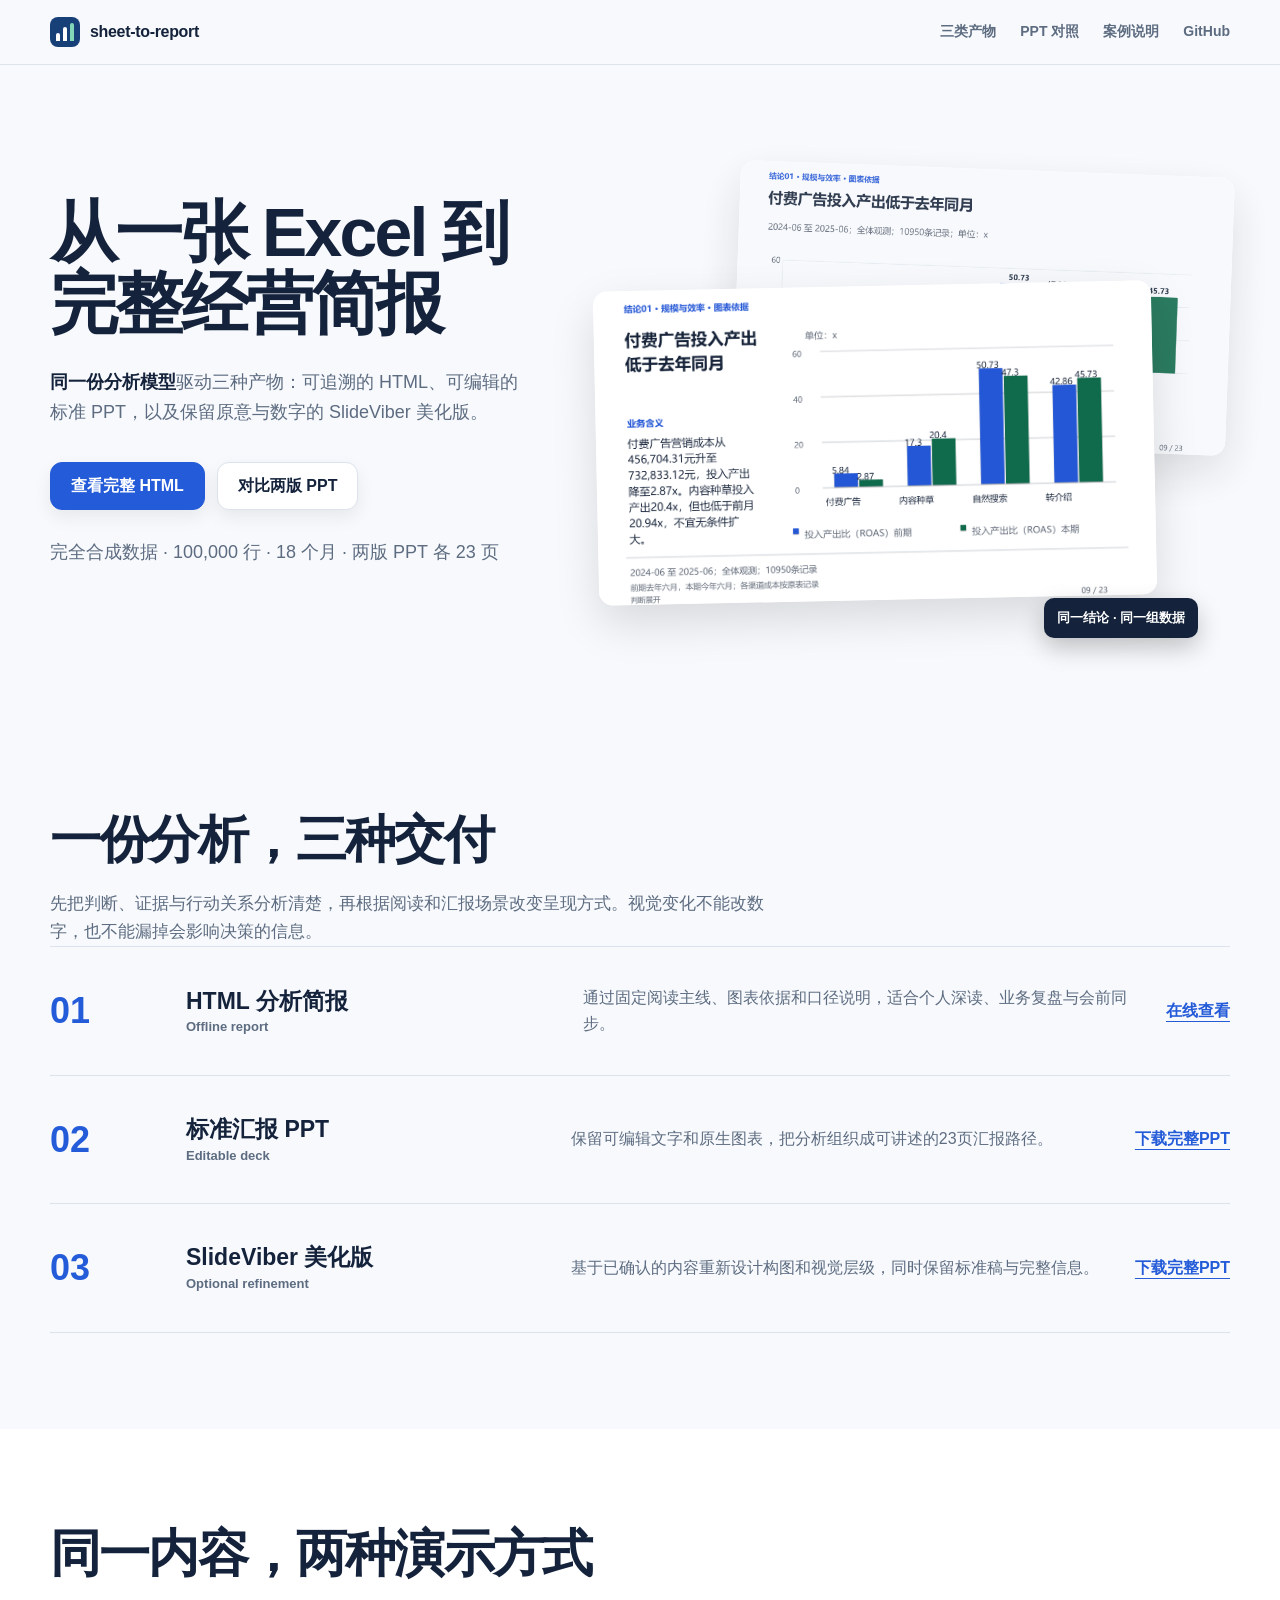
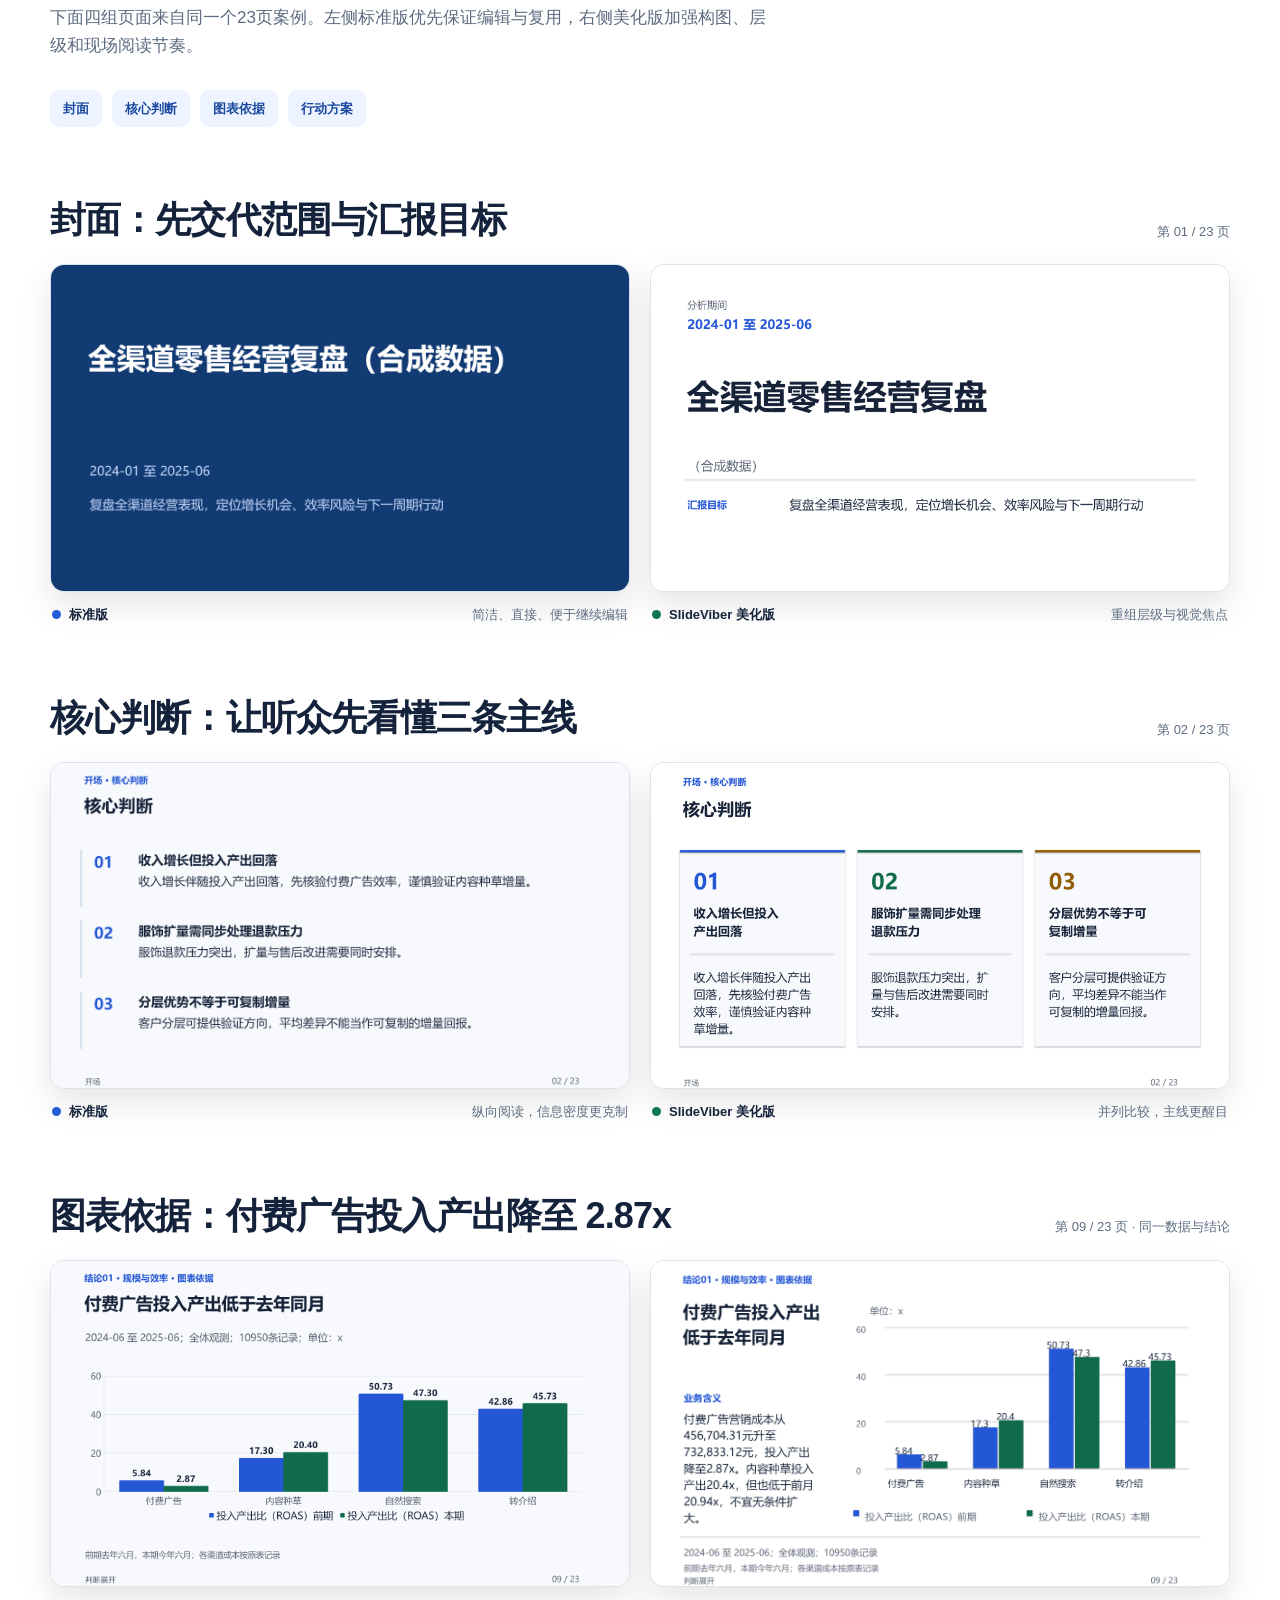
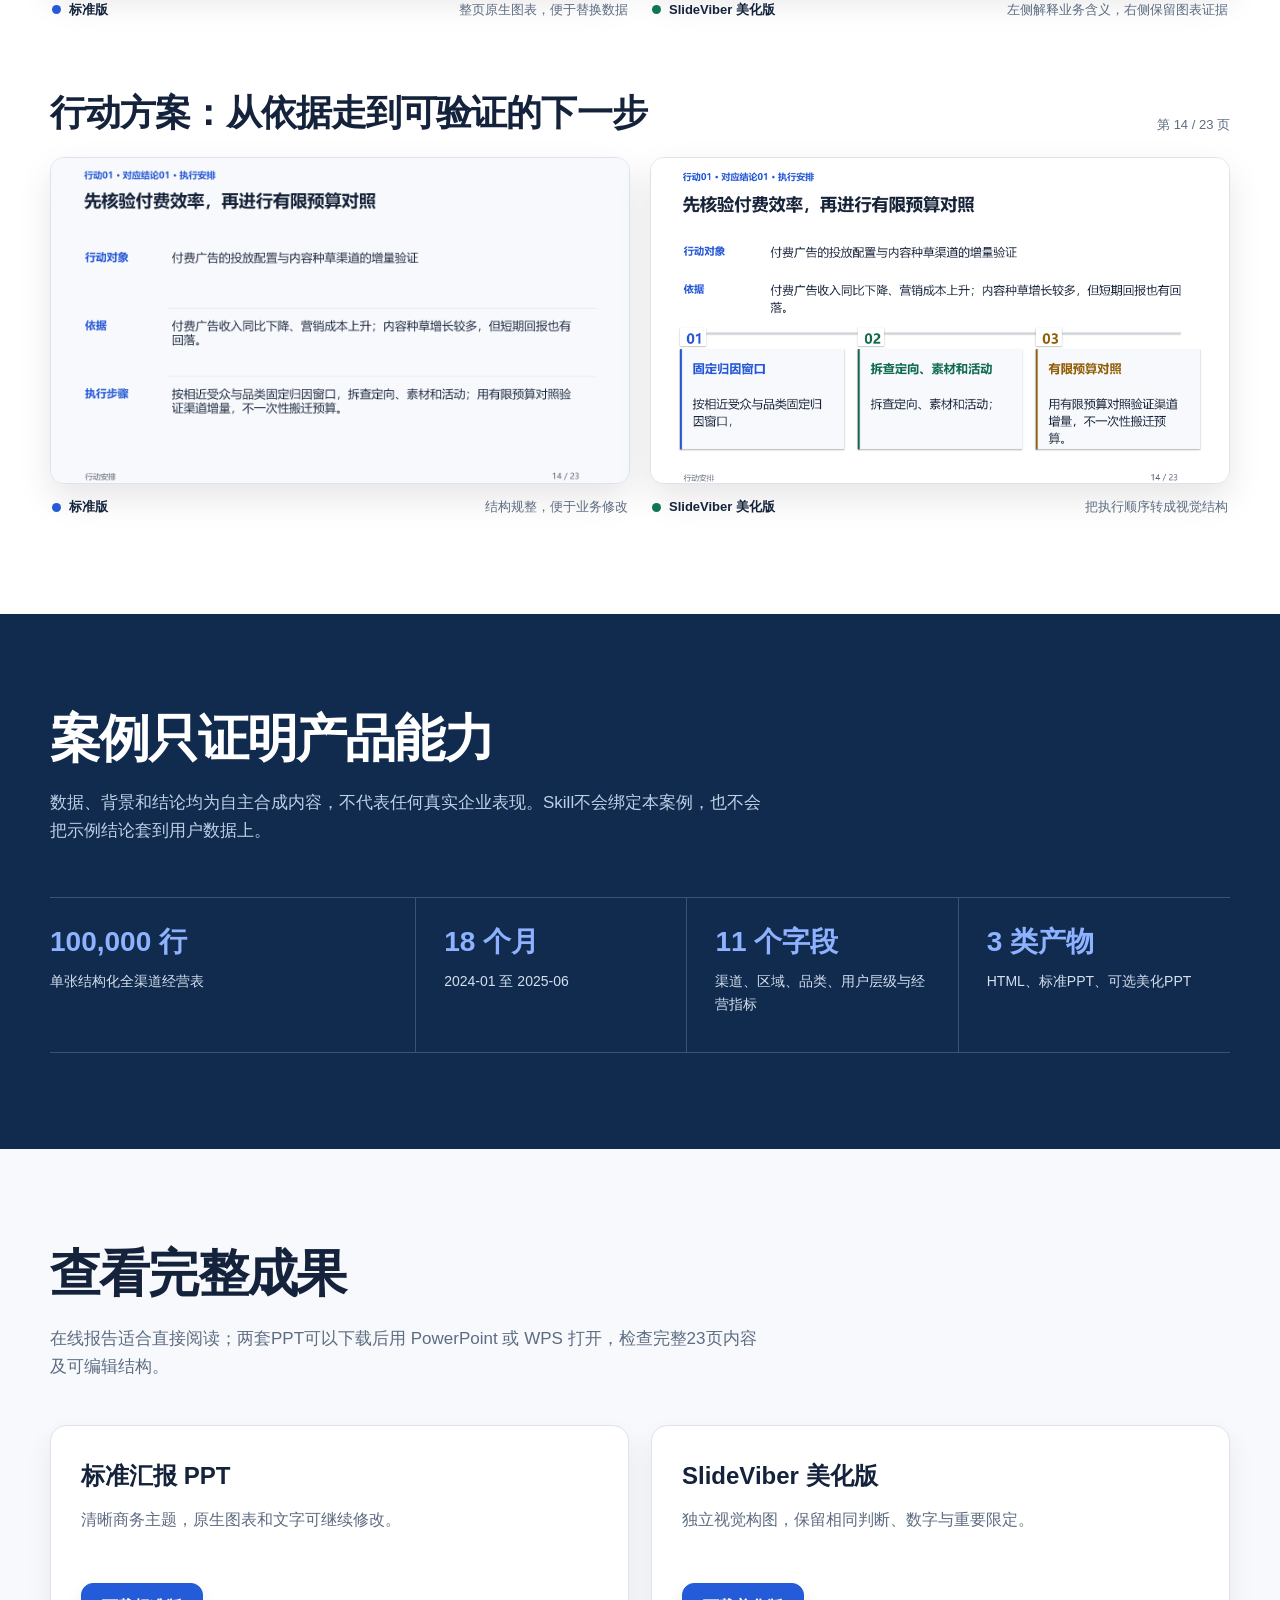
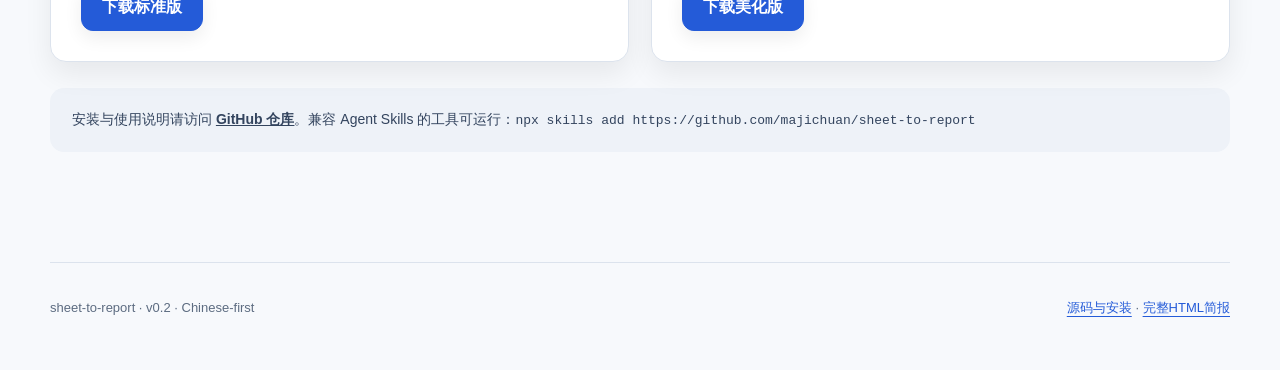
==== commit daa3f6fe: "docs: strengthen refined chart comparison" ====
--- a/docs/index.html
+++ b/docs/index.html
@@ -22,7 +22,7 @@
 <body>
   <nav class="site-nav" aria-label="案例导航"><div class="nav-inner"><a class="brand" href="#top" aria-label="返回页面顶部"><span class="brand-mark" aria-hidden="true"><i></i><i></i><i></i></span><span>sheet-to-report</span></a><div class="nav-links"><a href="#outputs">三类产物</a><a href="#comparison">PPT 对照</a><a href="#case">案例说明</a><a href="https://github.com/majichuan/sheet-to-report">GitHub</a></div></div></nav>
   <main id="top">
-    <section class="hero" aria-labelledby="hero-title"><div class="hero-copy"><h1 id="hero-title">从一张 Excel 到完整经营简报</h1><p><strong>同一份分析模型</strong>驱动三种产物：可追溯的 HTML、可编辑的标准 PPT，以及保留原意与数字的 SlideViber 美化版。</p><div class="hero-actions"><a class="button primary" href="report.html">查看完整 HTML</a><a class="button" href="#comparison">对比两版 PPT</a></div><p class="hero-meta">完全合成数据 · 100,000 行 · 18 个月 · 两版 PPT 各 23 页</p></div><div class="hero-visual" aria-label="标准版与美化版PPT真实页面叠放展示"><div class="slide-frame hero-standard"><img src="assets/slides/standard-chart.png" alt="标准版PPT渠道收入对比图表页"></div><div class="slide-frame hero-refined"><img src="assets/slides/slideviber-chart.png" alt="SlideViber美化版PPT渠道收入对比图表页"></div><span class="visual-note">同一结论 · 同一组数据</span></div></section>
+    <section class="hero" aria-labelledby="hero-title"><div class="hero-copy"><h1 id="hero-title">从一张 Excel 到完整经营简报</h1><p><strong>同一份分析模型</strong>驱动三种产物：可追溯的 HTML、可编辑的标准 PPT，以及保留原意与数字的 SlideViber 美化版。</p><div class="hero-actions"><a class="button primary" href="report.html">查看完整 HTML</a><a class="button" href="#comparison">对比两版 PPT</a></div><p class="hero-meta">完全合成数据 · 100,000 行 · 18 个月 · 两版 PPT 各 23 页</p></div><div class="hero-visual" aria-label="标准版与美化版PPT真实页面叠放展示"><div class="slide-frame hero-standard"><img src="assets/slides/standard-chart.png" alt="标准版PPT付费广告投入产出图表页"></div><div class="slide-frame hero-refined"><img src="assets/slides/slideviber-chart.png" alt="SlideViber美化版PPT采用左侧业务解释和右侧图表的投入产出分析页"></div><span class="visual-note">同一结论 · 同一组数据</span></div></section>
     <section class="section" id="outputs" aria-labelledby="outputs-title"><h2 class="section-title" id="outputs-title">一份分析，三种交付</h2><p class="section-lead">先把判断、证据与行动关系分析清楚，再根据阅读和汇报场景改变呈现方式。视觉变化不能改数字，也不能漏掉会影响决策的信息。</p><div class="outputs">
       <article class="output-row"><span class="output-index">01</span><h3 class="output-name">HTML 分析简报<small>Offline report</small></h3><p>通过固定阅读主线、图表依据和口径说明，适合个人深读、业务复盘与会前同步。</p><a class="output-link" href="report.html">在线查看</a></article>
       <article class="output-row"><span class="output-index">02</span><h3 class="output-name">标准汇报 PPT<small>Editable deck</small></h3><p>保留可编辑文字和原生图表，把分析组织成可讲述的23页汇报路径。</p><a class="output-link" href="downloads/sheet-to-report-demo-standard.pptx" download>下载完整PPT</a></article>
@@ -31,7 +31,7 @@
     <div class="compare-wrap"><section class="section" id="comparison" aria-labelledby="comparison-title"><h2 class="section-title" id="comparison-title">同一内容，两种演示方式</h2><p class="section-lead">下面四组页面来自同一个23页案例。左侧标准版优先保证编辑与复用，右侧美化版加强构图、层级和现场阅读节奏。</p><nav class="pair-nav" aria-label="PPT页面对照导航"><a href="#pair-cover">封面</a><a href="#pair-summary">核心判断</a><a href="#pair-chart">图表依据</a><a href="#pair-action">行动方案</a></nav>
       <article class="comparison" id="pair-cover"><div class="comparison-head"><h3>封面：先交代范围与汇报目标</h3><p>第 01 / 23 页</p></div><div class="slide-pair"><figure class="slide-view"><div class="slide-frame"><img src="assets/slides/standard-cover.png" alt="标准版PPT封面，深蓝底色展示全渠道零售经营复盘标题" loading="lazy"></div><figcaption><span class="edition">标准版</span><span>简洁、直接、便于继续编辑</span></figcaption></figure><figure class="slide-view"><div class="slide-frame"><img src="assets/slides/slideviber-cover.png" alt="SlideViber美化版PPT封面，以更强文字层级展示分析期间和汇报目标" loading="lazy"></div><figcaption><span class="edition refined">SlideViber 美化版</span><span>重组层级与视觉焦点</span></figcaption></figure></div></article>
       <article class="comparison" id="pair-summary"><div class="comparison-head"><h3>核心判断：让听众先看懂三条主线</h3><p>第 02 / 23 页</p></div><div class="slide-pair"><figure class="slide-view"><div class="slide-frame"><img src="assets/slides/standard-summary.png" alt="标准版PPT核心判断页，纵向列出三条经营结论" loading="lazy"></div><figcaption><span class="edition">标准版</span><span>纵向阅读，信息密度更克制</span></figcaption></figure><figure class="slide-view"><div class="slide-frame"><img src="assets/slides/slideviber-summary.png" alt="SlideViber美化版PPT核心判断页，以三列卡片呈现三条经营结论" loading="lazy"></div><figcaption><span class="edition refined">SlideViber 美化版</span><span>并列比较，主线更醒目</span></figcaption></figure></div></article>
-      <article class="comparison" id="pair-chart"><div class="comparison-head"><h3>图表依据：内容种草增长，付费广告下降</h3><p>第 08 / 23 页 · 同一数据与结论</p></div><div class="slide-pair"><figure class="slide-view"><div class="slide-frame"><img src="assets/slides/standard-chart.png" alt="标准版PPT渠道收入柱状图，比较付费广告、内容种草、自然搜索和转介绍" loading="lazy"></div><figcaption><span class="edition">标准版</span><span>原生图表，便于替换数据</span></figcaption></figure><figure class="slide-view"><div class="slide-frame"><img src="assets/slides/slideviber-chart.png" alt="SlideViber美化版PPT渠道收入柱状图，在图表中直接标出渠道变化" loading="lazy"></div><figcaption><span class="edition refined">SlideViber 美化版</span><span>放大结论，优化标注与阅读路径</span></figcaption></figure></div></article>
+      <article class="comparison" id="pair-chart"><div class="comparison-head"><h3>图表依据：付费广告投入产出降至 2.87x</h3><p>第 09 / 23 页 · 同一数据与结论</p></div><div class="slide-pair"><figure class="slide-view"><div class="slide-frame"><img src="assets/slides/standard-chart.png" alt="标准版PPT投入产出柱状图，比较付费广告、内容种草、自然搜索和转介绍" loading="lazy"></div><figcaption><span class="edition">标准版</span><span>整页原生图表，便于替换数据</span></figcaption></figure><figure class="slide-view"><div class="slide-frame"><img src="assets/slides/slideviber-chart.png" alt="SlideViber美化版PPT左侧解释付费广告成本和投入产出变化，右侧保留同一组渠道柱状图" loading="lazy"></div><figcaption><span class="edition refined">SlideViber 美化版</span><span>左侧解释业务含义，右侧保留图表证据</span></figcaption></figure></div></article>
       <article class="comparison" id="pair-action"><div class="comparison-head"><h3>行动方案：从依据走到可验证的下一步</h3><p>第 14 / 23 页</p></div><div class="slide-pair"><figure class="slide-view"><div class="slide-frame"><img src="assets/slides/standard-action.png" alt="标准版PPT行动方案页，说明行动对象、依据和执行步骤" loading="lazy"></div><figcaption><span class="edition">标准版</span><span>结构规整，便于业务修改</span></figcaption></figure><figure class="slide-view"><div class="slide-frame"><img src="assets/slides/slideviber-action.png" alt="SlideViber美化版PPT行动方案页，以分阶段模块突出执行顺序" loading="lazy"></div><figcaption><span class="edition refined">SlideViber 美化版</span><span>把执行顺序转成视觉结构</span></figcaption></figure></div></article>
     </section></div>
     <div class="case-band" id="case"><section class="section" aria-labelledby="case-title"><h2 class="section-title" id="case-title">案例只证明产品能力</h2><p class="section-lead">数据、背景和结论均为自主合成内容，不代表任何真实企业表现。Skill不会绑定本案例，也不会把示例结论套到用户数据上。</p><div class="facts"><div class="fact"><strong>100,000 行</strong><span>单张结构化全渠道经营表</span></div><div class="fact"><strong>18 个月</strong><span>2024-01 至 2025-06</span></div><div class="fact"><strong>11 个字段</strong><span>渠道、区域、品类、用户层级与经营指标</span></div><div class="fact"><strong>3 类产物</strong><span>HTML、标准PPT、可选美化PPT</span></div></div></section></div>
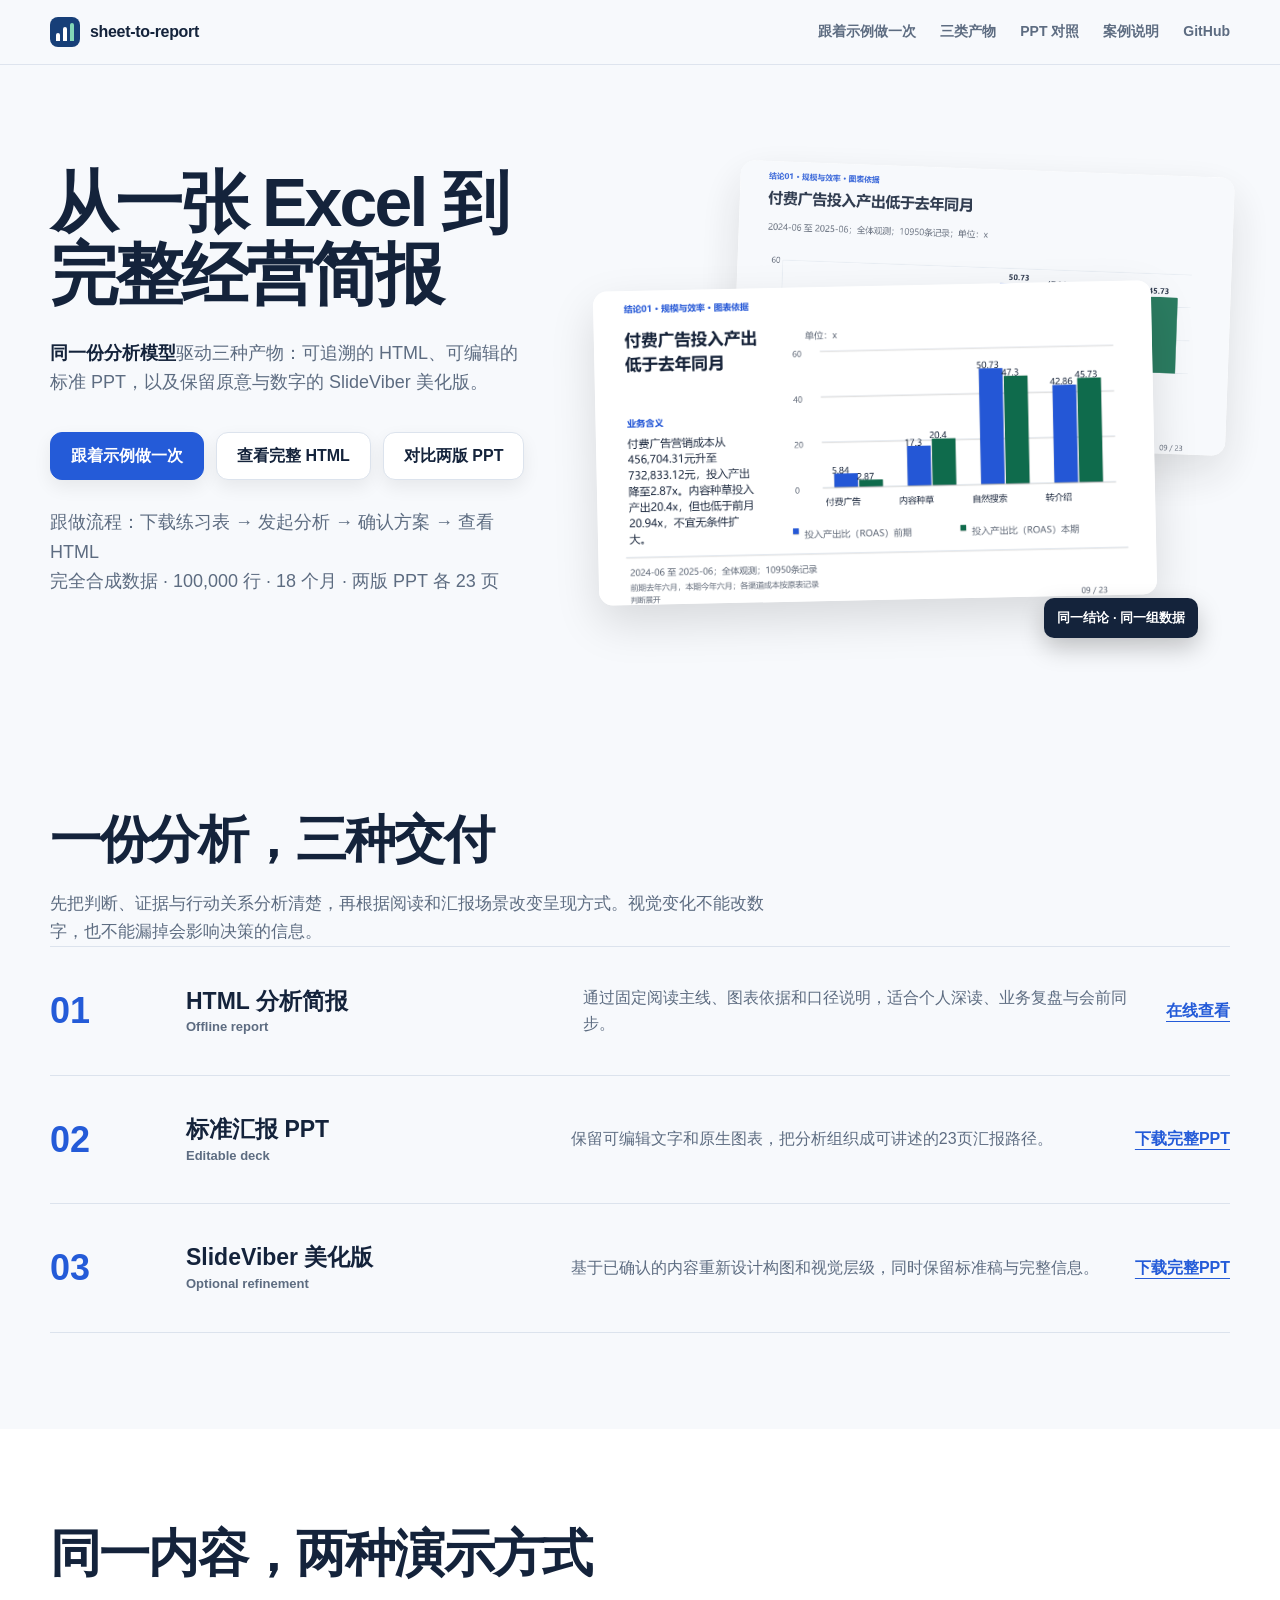
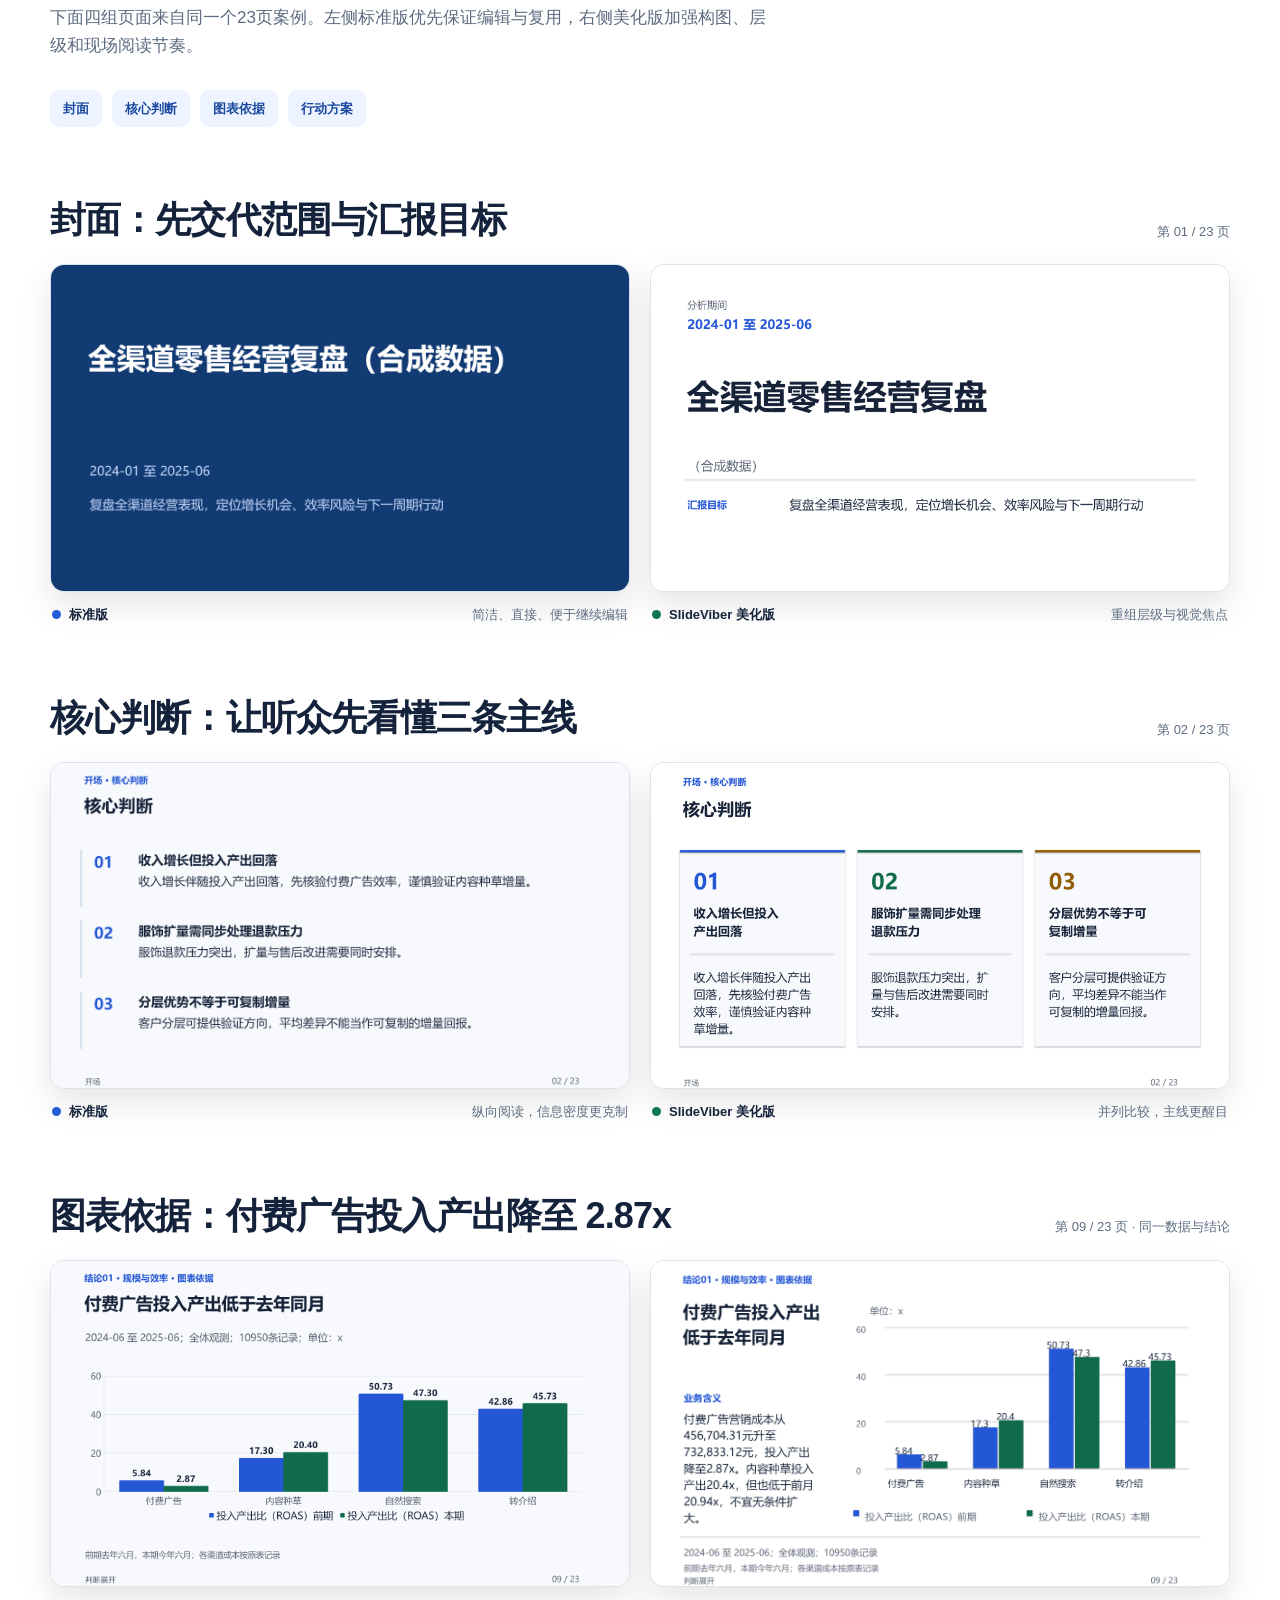
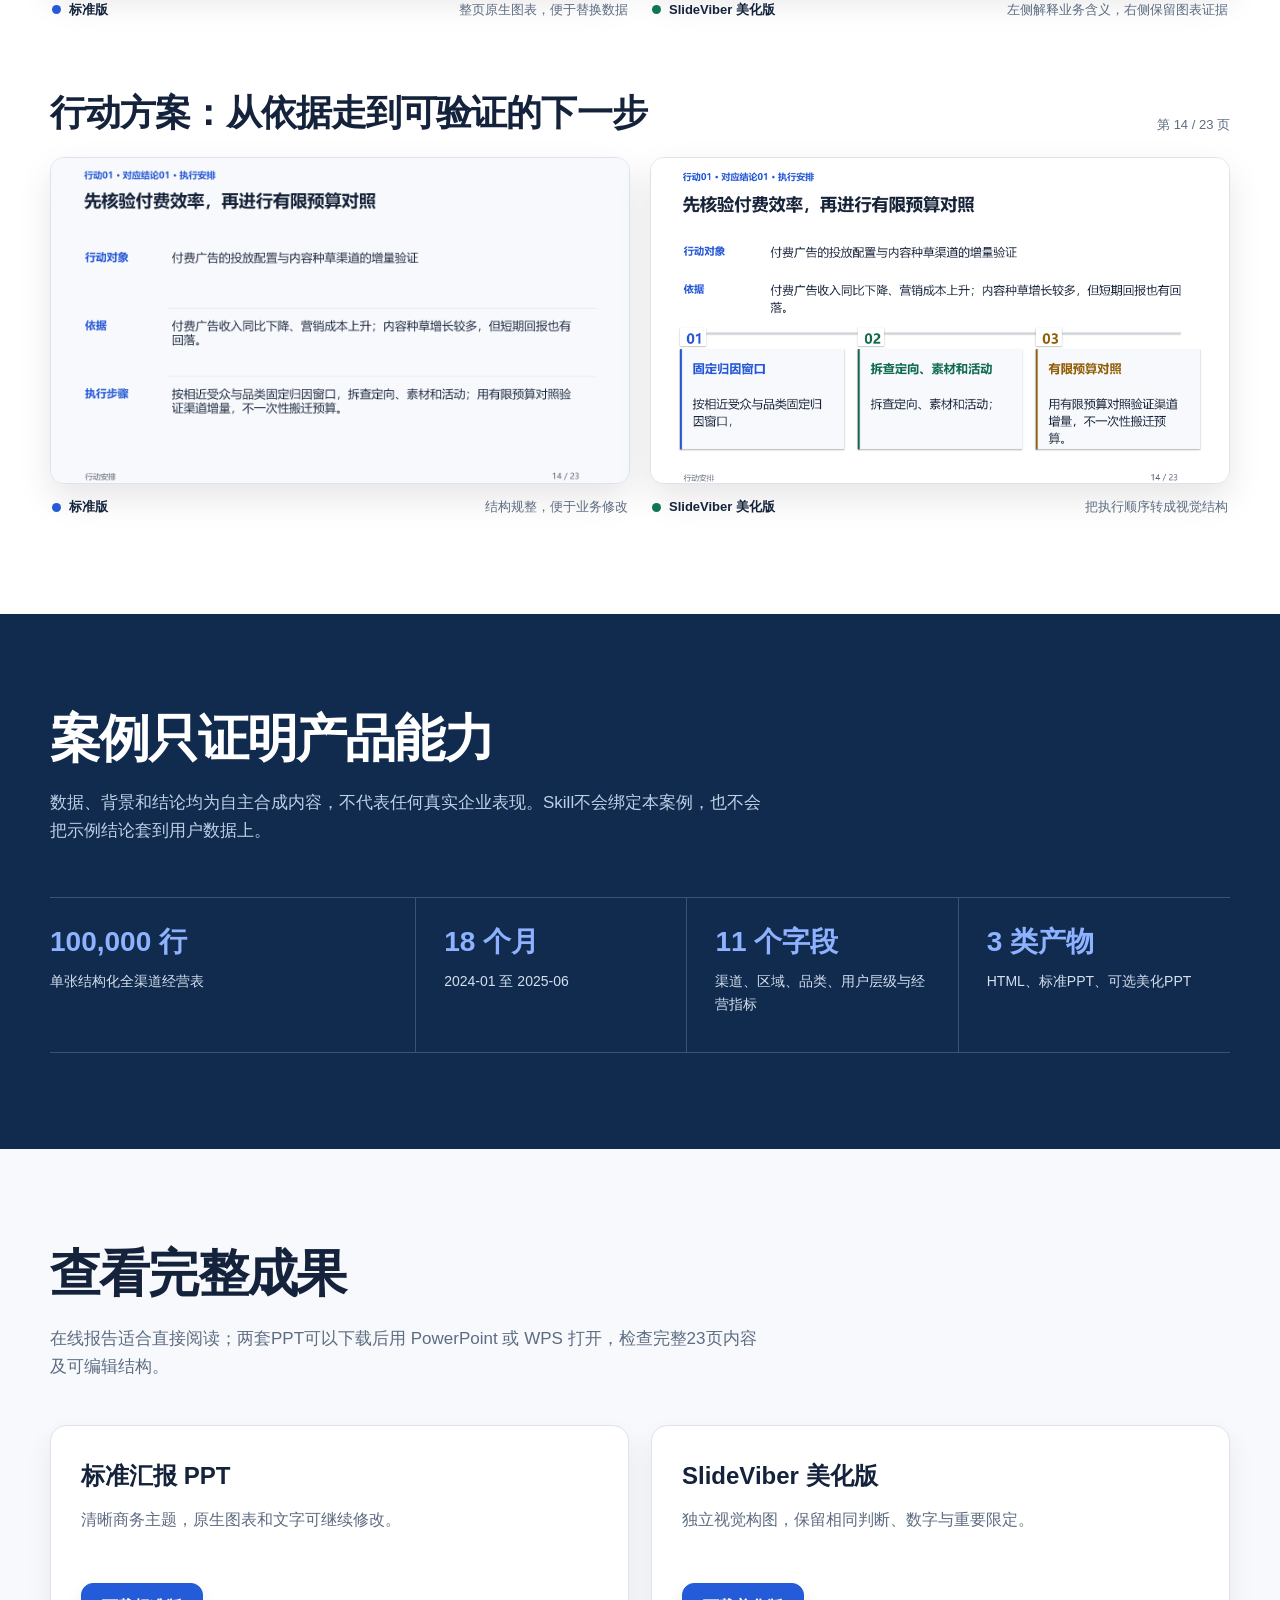
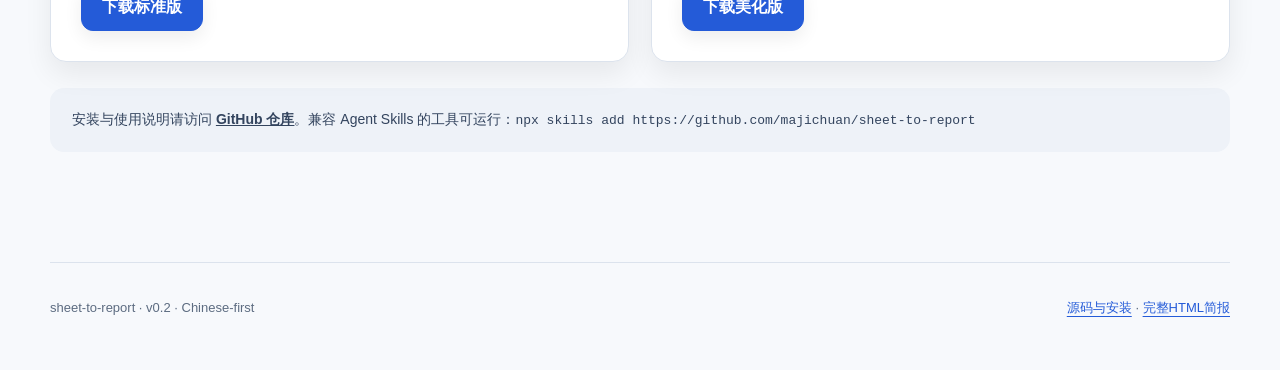
==== commit 98fe3fe5: "docs: add guided first-use tutorial with synthetic practice data" ====
--- a/docs/index.html
+++ b/docs/index.html
@@ -20,9 +20,9 @@
   </style>
 </head>
 <body>
-  <nav class="site-nav" aria-label="案例导航"><div class="nav-inner"><a class="brand" href="#top" aria-label="返回页面顶部"><span class="brand-mark" aria-hidden="true"><i></i><i></i><i></i></span><span>sheet-to-report</span></a><div class="nav-links"><a href="#outputs">三类产物</a><a href="#comparison">PPT 对照</a><a href="#case">案例说明</a><a href="https://github.com/majichuan/sheet-to-report">GitHub</a></div></div></nav>
+  <nav class="site-nav" aria-label="案例导航"><div class="nav-inner"><a class="brand" href="#top" aria-label="返回页面顶部"><span class="brand-mark" aria-hidden="true"><i></i><i></i><i></i></span><span>sheet-to-report</span></a><div class="nav-links"><a href="guide.html">跟着示例做一次</a><a href="#outputs">三类产物</a><a href="#comparison">PPT 对照</a><a href="#case">案例说明</a><a href="https://github.com/majichuan/sheet-to-report">GitHub</a></div></div></nav>
   <main id="top">
-    <section class="hero" aria-labelledby="hero-title"><div class="hero-copy"><h1 id="hero-title">从一张 Excel 到完整经营简报</h1><p><strong>同一份分析模型</strong>驱动三种产物：可追溯的 HTML、可编辑的标准 PPT，以及保留原意与数字的 SlideViber 美化版。</p><div class="hero-actions"><a class="button primary" href="report.html">查看完整 HTML</a><a class="button" href="#comparison">对比两版 PPT</a></div><p class="hero-meta">完全合成数据 · 100,000 行 · 18 个月 · 两版 PPT 各 23 页</p></div><div class="hero-visual" aria-label="标准版与美化版PPT真实页面叠放展示"><div class="slide-frame hero-standard"><img src="assets/slides/standard-chart.png" alt="标准版PPT付费广告投入产出图表页"></div><div class="slide-frame hero-refined"><img src="assets/slides/slideviber-chart.png" alt="SlideViber美化版PPT采用左侧业务解释和右侧图表的投入产出分析页"></div><span class="visual-note">同一结论 · 同一组数据</span></div></section>
+    <section class="hero" aria-labelledby="hero-title"><div class="hero-copy"><h1 id="hero-title">从一张 Excel 到完整经营简报</h1><p><strong>同一份分析模型</strong>驱动三种产物：可追溯的 HTML、可编辑的标准 PPT，以及保留原意与数字的 SlideViber 美化版。</p><div class="hero-actions"><a class="button primary" href="guide.html">跟着示例做一次</a><a class="button" href="report.html">查看完整 HTML</a><a class="button" href="#comparison">对比两版 PPT</a></div><p class="hero-meta">跟做流程：下载练习表 → 发起分析 → 确认方案 → 查看 HTML<br>完全合成数据 · 100,000 行 · 18 个月 · 两版 PPT 各 23 页</p></div><div class="hero-visual" aria-label="标准版与美化版PPT真实页面叠放展示"><div class="slide-frame hero-standard"><img src="assets/slides/standard-chart.png" alt="标准版PPT付费广告投入产出图表页"></div><div class="slide-frame hero-refined"><img src="assets/slides/slideviber-chart.png" alt="SlideViber美化版PPT采用左侧业务解释和右侧图表的投入产出分析页"></div><span class="visual-note">同一结论 · 同一组数据</span></div></section>
     <section class="section" id="outputs" aria-labelledby="outputs-title"><h2 class="section-title" id="outputs-title">一份分析，三种交付</h2><p class="section-lead">先把判断、证据与行动关系分析清楚，再根据阅读和汇报场景改变呈现方式。视觉变化不能改数字，也不能漏掉会影响决策的信息。</p><div class="outputs">
       <article class="output-row"><span class="output-index">01</span><h3 class="output-name">HTML 分析简报<small>Offline report</small></h3><p>通过固定阅读主线、图表依据和口径说明，适合个人深读、业务复盘与会前同步。</p><a class="output-link" href="report.html">在线查看</a></article>
       <article class="output-row"><span class="output-index">02</span><h3 class="output-name">标准汇报 PPT<small>Editable deck</small></h3><p>保留可编辑文字和原生图表，把分析组织成可讲述的23页汇报路径。</p><a class="output-link" href="downloads/sheet-to-report-demo-standard.pptx" download>下载完整PPT</a></article>
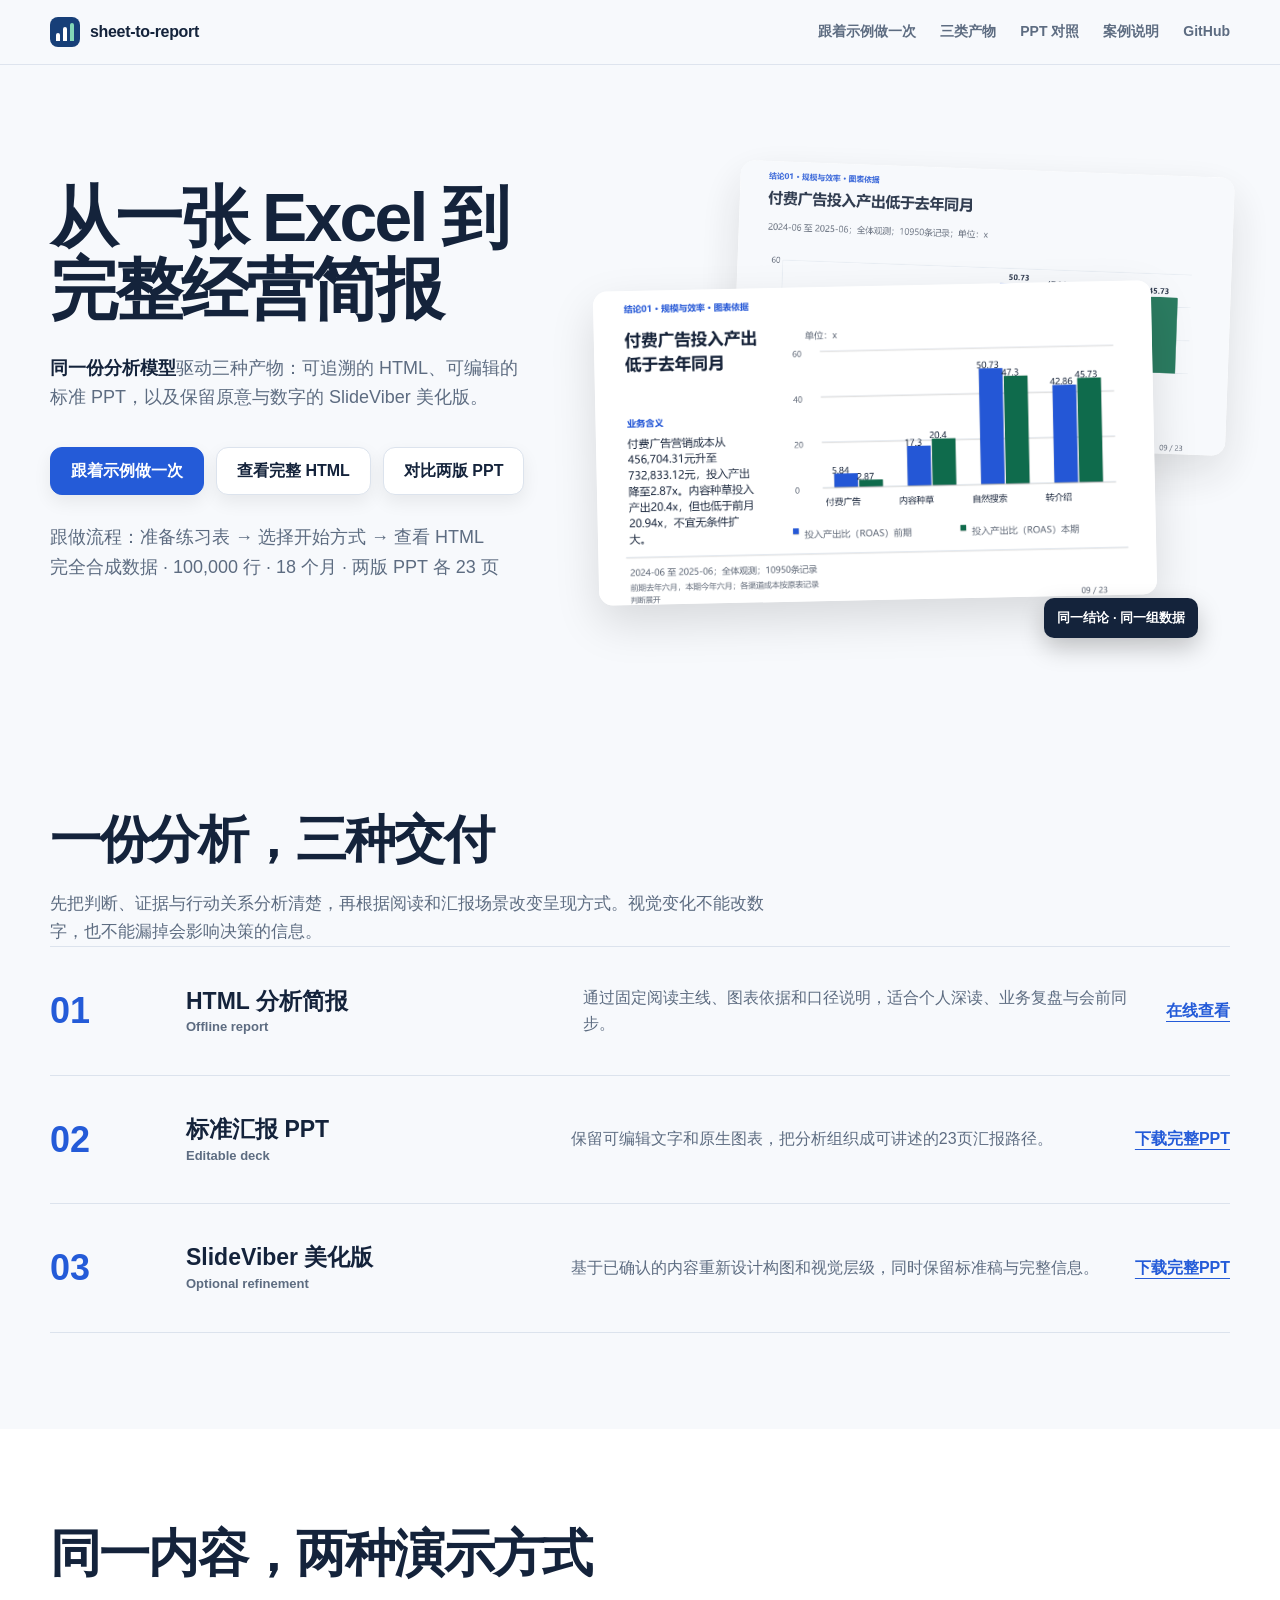
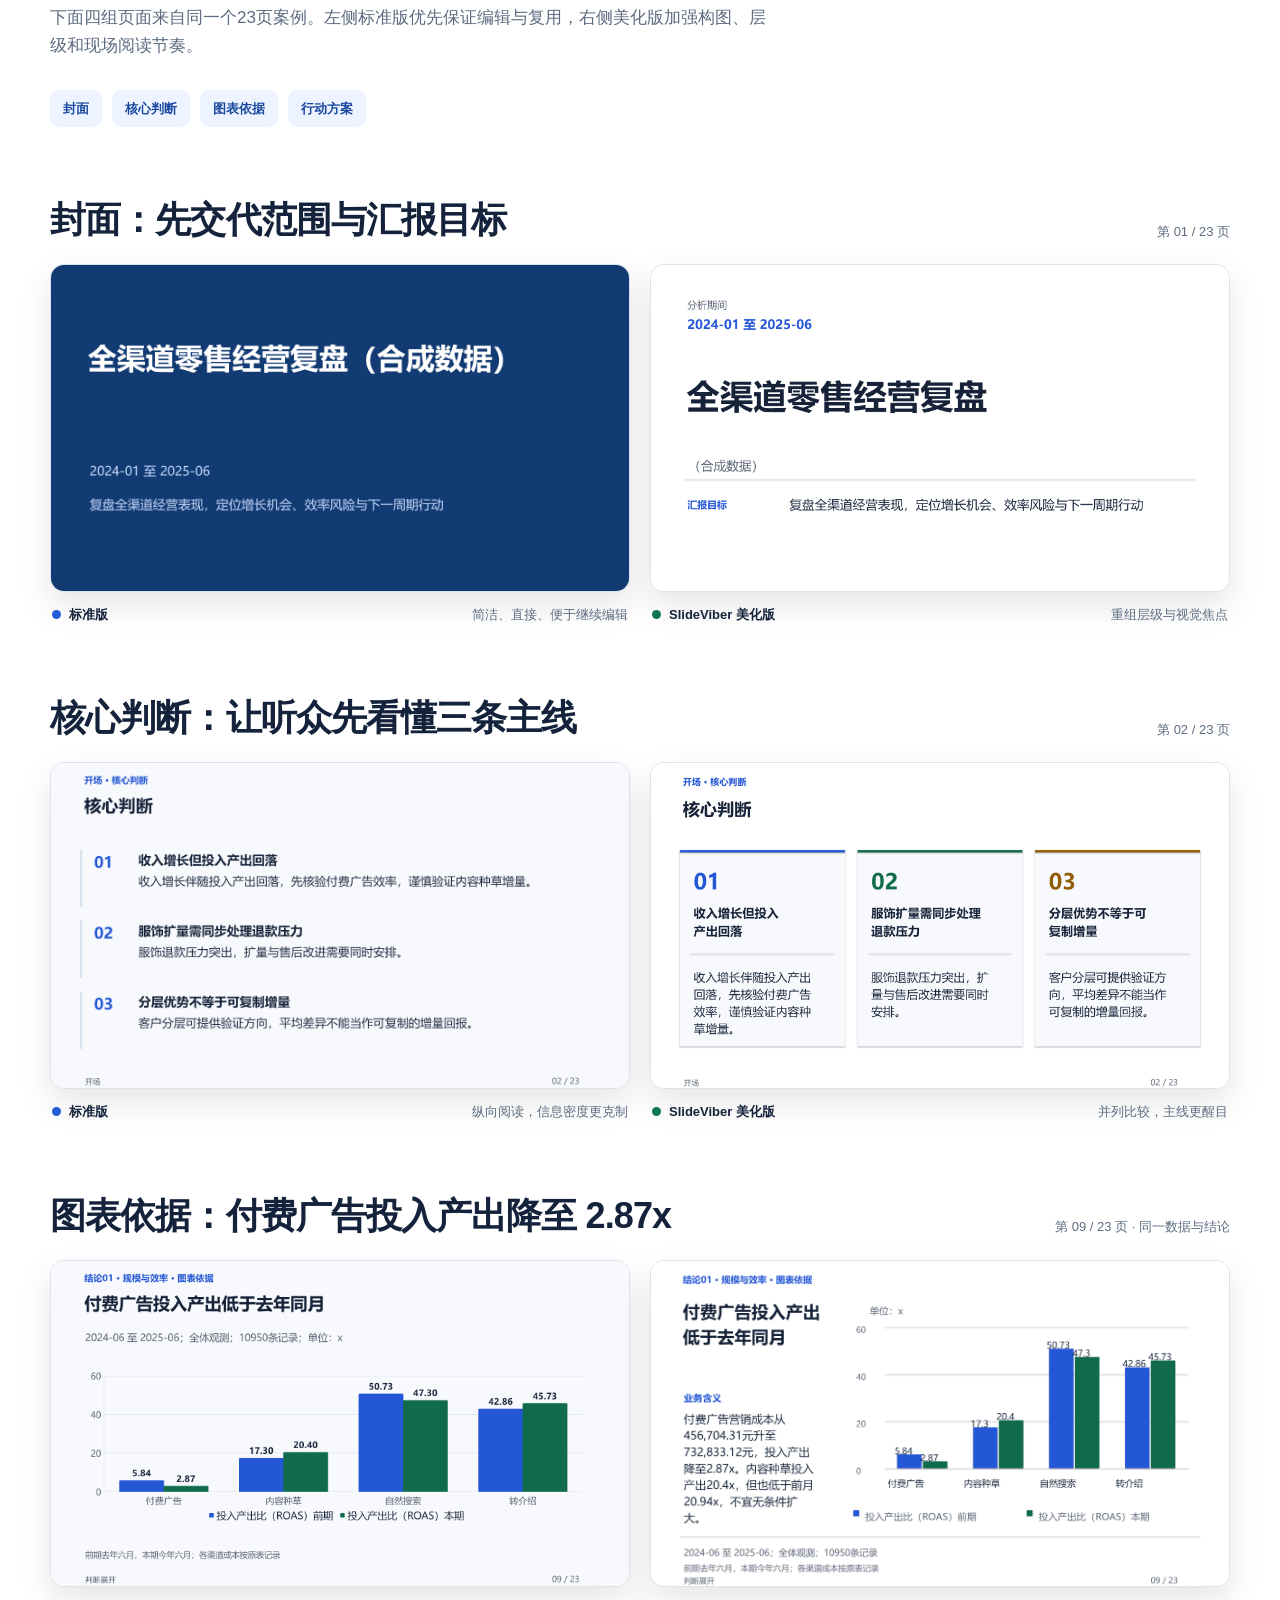
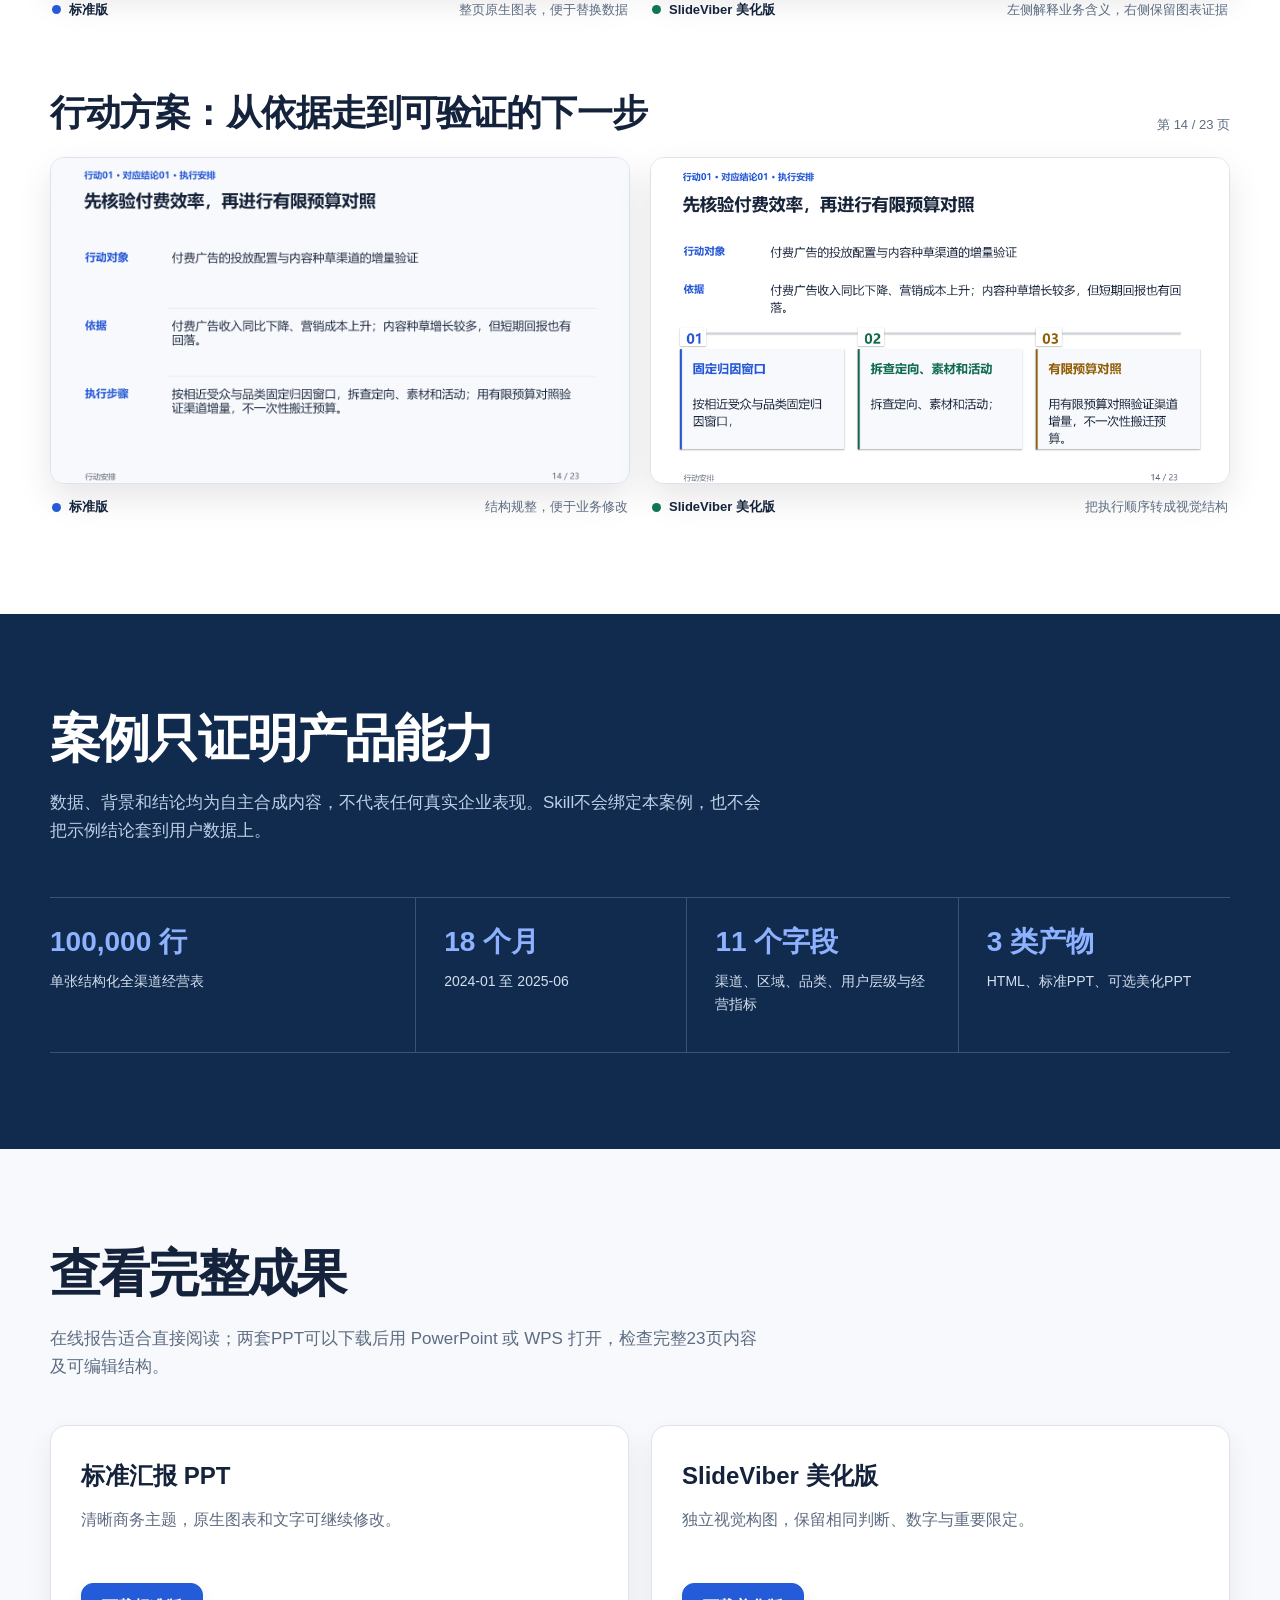
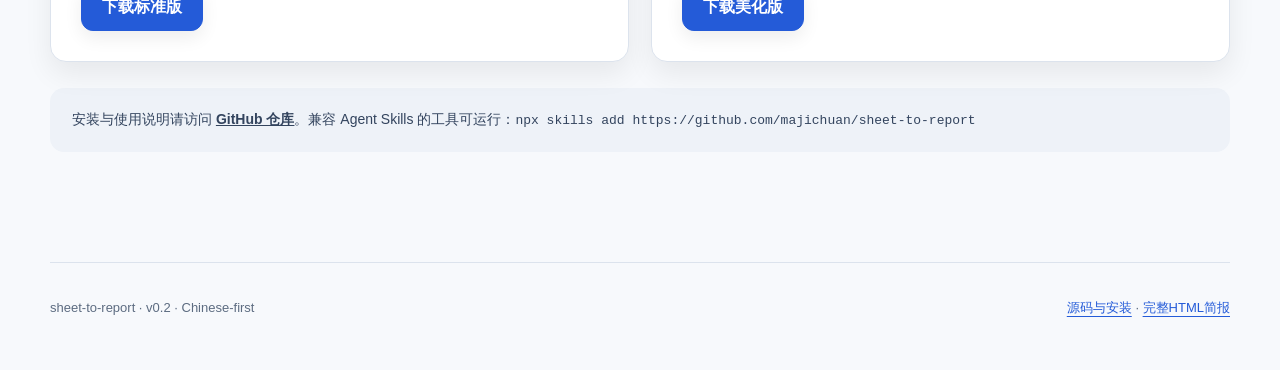
==== commit ee30ee0c: "docs: simplify tutorial routes and first-use prompts" ====
--- a/docs/index.html
+++ b/docs/index.html
@@ -22,7 +22,7 @@
 <body>
   <nav class="site-nav" aria-label="案例导航"><div class="nav-inner"><a class="brand" href="#top" aria-label="返回页面顶部"><span class="brand-mark" aria-hidden="true"><i></i><i></i><i></i></span><span>sheet-to-report</span></a><div class="nav-links"><a href="guide.html">跟着示例做一次</a><a href="#outputs">三类产物</a><a href="#comparison">PPT 对照</a><a href="#case">案例说明</a><a href="https://github.com/majichuan/sheet-to-report">GitHub</a></div></div></nav>
   <main id="top">
-    <section class="hero" aria-labelledby="hero-title"><div class="hero-copy"><h1 id="hero-title">从一张 Excel 到完整经营简报</h1><p><strong>同一份分析模型</strong>驱动三种产物：可追溯的 HTML、可编辑的标准 PPT，以及保留原意与数字的 SlideViber 美化版。</p><div class="hero-actions"><a class="button primary" href="guide.html">跟着示例做一次</a><a class="button" href="report.html">查看完整 HTML</a><a class="button" href="#comparison">对比两版 PPT</a></div><p class="hero-meta">跟做流程：下载练习表 → 发起分析 → 确认方案 → 查看 HTML<br>完全合成数据 · 100,000 行 · 18 个月 · 两版 PPT 各 23 页</p></div><div class="hero-visual" aria-label="标准版与美化版PPT真实页面叠放展示"><div class="slide-frame hero-standard"><img src="assets/slides/standard-chart.png" alt="标准版PPT付费广告投入产出图表页"></div><div class="slide-frame hero-refined"><img src="assets/slides/slideviber-chart.png" alt="SlideViber美化版PPT采用左侧业务解释和右侧图表的投入产出分析页"></div><span class="visual-note">同一结论 · 同一组数据</span></div></section>
+    <section class="hero" aria-labelledby="hero-title"><div class="hero-copy"><h1 id="hero-title">从一张 Excel 到完整经营简报</h1><p><strong>同一份分析模型</strong>驱动三种产物：可追溯的 HTML、可编辑的标准 PPT，以及保留原意与数字的 SlideViber 美化版。</p><div class="hero-actions"><a class="button primary" href="guide.html">跟着示例做一次</a><a class="button" href="report.html">查看完整 HTML</a><a class="button" href="#comparison">对比两版 PPT</a></div><p class="hero-meta">跟做流程：准备练习表 → 选择开始方式 → 查看 HTML<br>完全合成数据 · 100,000 行 · 18 个月 · 两版 PPT 各 23 页</p></div><div class="hero-visual" aria-label="标准版与美化版PPT真实页面叠放展示"><div class="slide-frame hero-standard"><img src="assets/slides/standard-chart.png" alt="标准版PPT付费广告投入产出图表页"></div><div class="slide-frame hero-refined"><img src="assets/slides/slideviber-chart.png" alt="SlideViber美化版PPT采用左侧业务解释和右侧图表的投入产出分析页"></div><span class="visual-note">同一结论 · 同一组数据</span></div></section>
     <section class="section" id="outputs" aria-labelledby="outputs-title"><h2 class="section-title" id="outputs-title">一份分析，三种交付</h2><p class="section-lead">先把判断、证据与行动关系分析清楚，再根据阅读和汇报场景改变呈现方式。视觉变化不能改数字，也不能漏掉会影响决策的信息。</p><div class="outputs">
       <article class="output-row"><span class="output-index">01</span><h3 class="output-name">HTML 分析简报<small>Offline report</small></h3><p>通过固定阅读主线、图表依据和口径说明，适合个人深读、业务复盘与会前同步。</p><a class="output-link" href="report.html">在线查看</a></article>
       <article class="output-row"><span class="output-index">02</span><h3 class="output-name">标准汇报 PPT<small>Editable deck</small></h3><p>保留可编辑文字和原生图表，把分析组织成可讲述的23页汇报路径。</p><a class="output-link" href="downloads/sheet-to-report-demo-standard.pptx" download>下载完整PPT</a></article>
